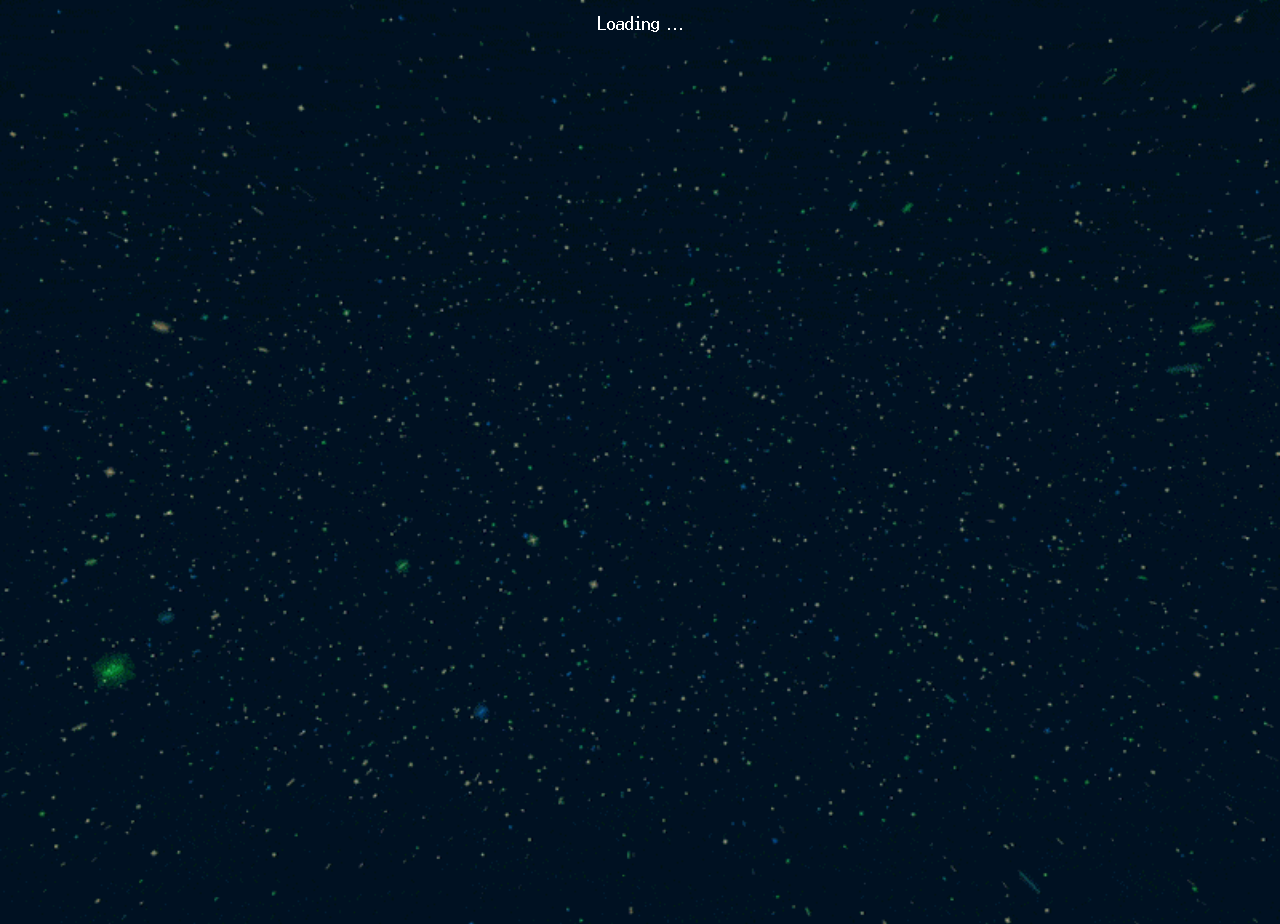
==== index.html @ 44cd499c "Add files via upload" ====
<!DOCTYPE html>
<html lang="en">
<head>
    <meta charset="UTF-8">
	<meta name="keywords" content="mohammed motahher, motahher,Mohammed Motahher, MOHAMMED MOTAHHER, MOTAHHER, mohdmot, mohd mot, MOHDMOT, MOHD MOT, github, Github">
	<meta name="description" content="Mohammed Motahher Personal Website">
	<meta property="og:title" content="Mohammed Motahher">
	<meta property="og:image" content="images/social.png">
	<meta property="og:description" content="Mohammed Motahher Personal Website">
    <meta name="viewport" content="width=device-width, initial-scale=1.0">
    <title>Mohammed Motahher</title>
    <link rel="stylesheet" href="main.css">
    <!--<script src="main.js"></script>-->
	
</head>
<body>
    <center>
		<div style="height: 100vh">
			<p>Loading ...</p>
		</div>
	</center>
</body>
</html>
---- main.css ----
@font-face {
    font-family: Terminal ;
    src: url('Terminal.woff');
}

body {
    background-image: url('images/bg.gif');
    background-repeat: no-repeat!important;
    background-size: cover;
    background-position: center;
    font-family: Terminal;
    color: #fff;
}

@keyframes fade-in {
    0% {
        opacity: 0;
    }
    100% {
        opacity: 1;
    }
}

@keyframes fade-out {
    0% {
        opacity: 1;
    }
    100% {
        opacity: 0;
    }
}

.fade {
    animation: fade-in 1s ease-in, fade-out 2s ease-in 1s;
    animation-fill-mode: forwards;
}
.fadein {
    animation: fade-in 2s ease-in;
}

.text-in-begin {
    margin-top: 22%;
}

#big-box {
    background-color: transparent;
    backdrop-filter: blur(5px);
    min-height: 90vh;
    height: auto;
    border: 1px rgb(173, 171, 209) solid;
    border-radius: 30px;
    text-align: left;
}
#small-box {
    background-color: transparent;
    backdrop-filter: blur(5px);
    min-height: 90vh;
    height: auto;
    border: 1px rgb(173, 171, 209) solid;
    border-radius: 30px;
    text-align: left;
}

#pfp {
    border-radius: 20px;
    box-shadow: 6px 6px 2px rgba(0, 0, 0, 0.4);
}

#sml-sub1, #sml-sub2, #big-sub1 {
    display: block;
    width: 88%;
}

.text {
    text-align: left;
}

.simg {
    width: 30px;
    vertical-align: middle;
}
.plimg {
    width: 60px;
}
.pimg {
    width: 50vh;
    max-width: 60%;
}

a {
    color: white;
}
table{
    width: 100%;
}

@media screen and (min-width: 924px) {
    #big-box {
        width: 70%;
        display: inline-block;
        overflow: hidden;
    }
    #small-box {
        width: 25%;
        display: inline-block;
        float: left;
    }
    #pfp {
        width: 60%;
    }
}

@media screen and (min-width: 500px) and (max-width: 923px) {
    #big-box {
        width: 80%;
        display: block;
    }
    #small-box {
        width: 80%;
        display: block;
    }
    #pfp {
        width: 300px;
    }
}

@media screen and (min-width: 0px) and (max-width: 499px) {
    #pfp {
        width: 240px;
    }
}
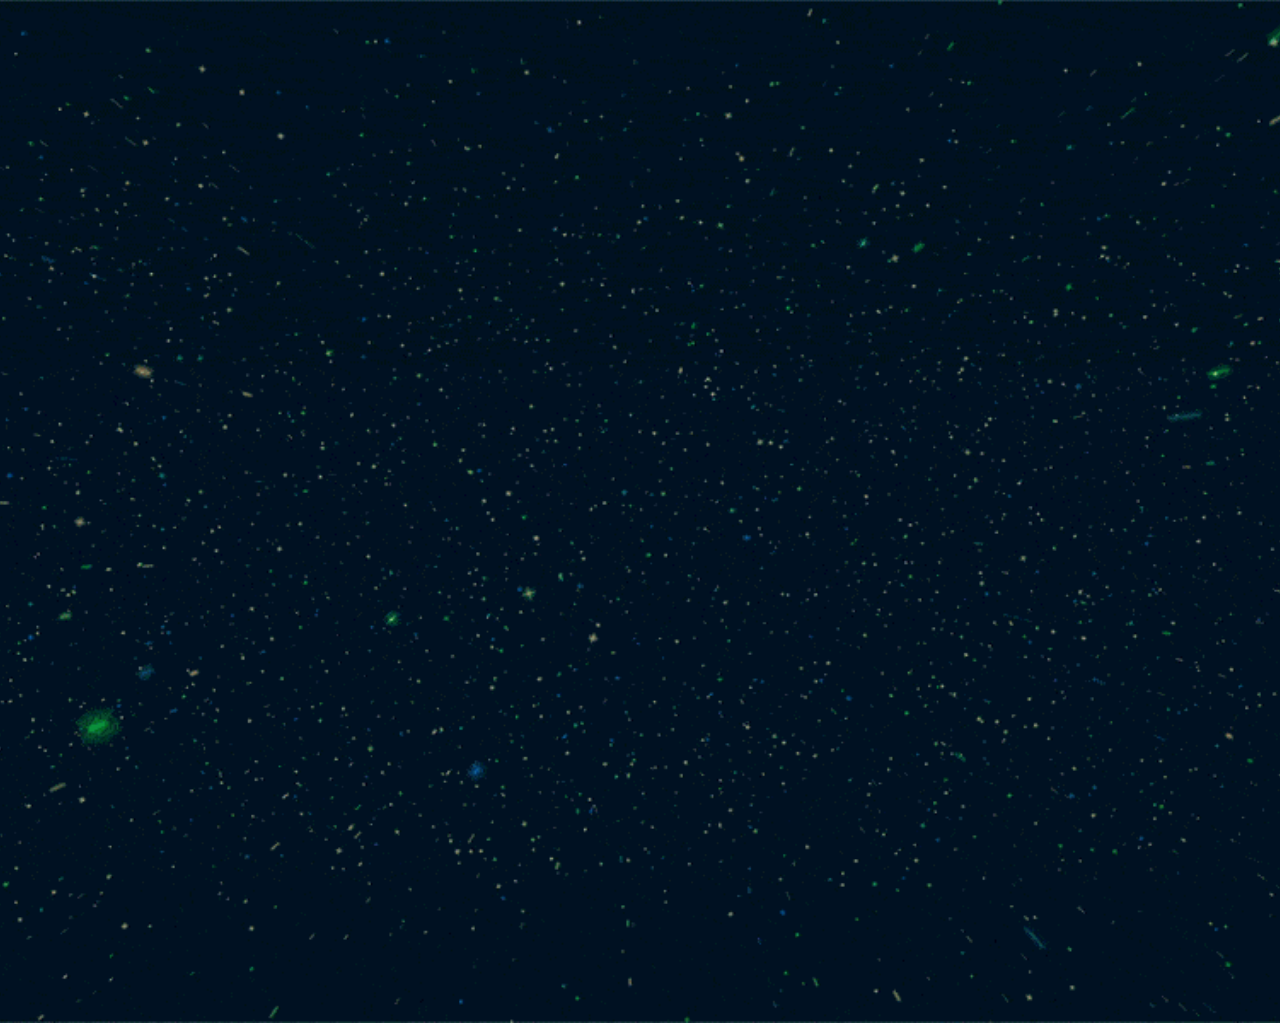
==== commit 1c7b2307: "add "Loading..." while gif image loads" ====
--- a/index.html
+++ b/index.html
@@ -10,7 +10,7 @@
     <meta name="viewport" content="width=device-width, initial-scale=1.0">
     <title>Mohammed Motahher</title>
     <link rel="stylesheet" href="main.css">
-    <!--<script src="main.js"></script>-->
+    <script src="main.js"></script>
 	
 </head>
 <body>
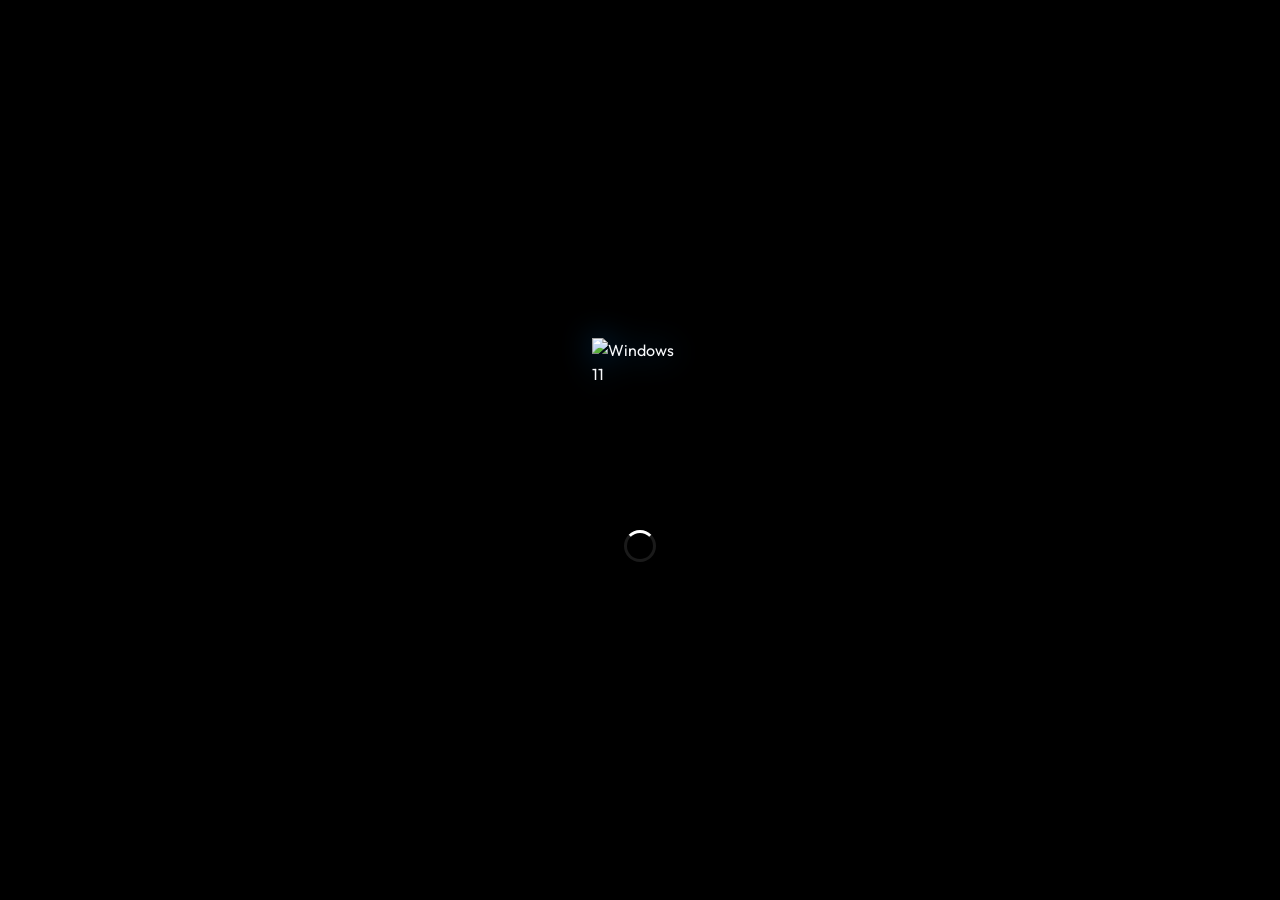
==== commit 76d4dc1f: "Testing the version 2 of my portfolio" ====
--- a/index.html
+++ b/index.html
@@ -1,23 +1,25 @@
-<!DOCTYPE html>
-<html lang="en">
-<head>
-    <meta charset="UTF-8">
-	<meta name="keywords" content="mohammed motahher, motahher,Mohammed Motahher, MOHAMMED MOTAHHER, MOTAHHER, mohdmot, mohd mot, MOHDMOT, MOHD MOT, github, Github">
-	<meta name="description" content="Mohammed Motahher Personal Website">
-	<meta property="og:title" content="Mohammed Motahher">
-	<meta property="og:image" content="images/social.png">
-	<meta property="og:description" content="Mohammed Motahher Personal Website">
-    <meta name="viewport" content="width=device-width, initial-scale=1.0">
-    <title>Mohammed Motahher</title>
-    <link rel="stylesheet" href="main.css">
-    <script src="main.js"></script>
-	
-</head>
-<body>
-    <center>
-		<div style="height: 100vh">
-			<p>Loading ...</p>
-		</div>
-	</center>
-</body>
-</html>+<!DOCTYPE html>
+<html lang="en">
+  <head>
+    <meta charset="UTF-8" />
+    <meta name="viewport" content="width=device-width, initial-scale=1.0, maximum-scale=1" />
+
+    <title>Mohammed Motahher - OS Portfolio</title>
+    <meta property="og:title" content="Mohammed Motahher - OS Portfolio" />
+    <meta property="og:description" content="Personal portfolio of Mohammed Motahher, a Windows 11 inspired experience." />
+    <meta property="og:type" content="website" />
+    <meta name="twitter:card" content="summary_large_image" />
+    <meta name="twitter:title" content="Mohammed Motahher - OS Portfolio" />
+    <meta name="twitter:description" content="Personal portfolio of Mohammed Motahher, a Windows 11 inspired experience." />
+
+    <link rel="icon" type="image/png" href="https://upload.wikimedia.org/wikipedia/commons/e/e6/Windows_11_logo.svg" />
+    <link rel="preconnect" href="https://fonts.googleapis.com">
+    <link rel="preconnect" href="https://fonts.gstatic.com" crossorigin>
+    <link href="https://fonts.googleapis.com/css2?family=Segoe+UI:wght@400;600;700&family=Outfit:wght@100..900&display=swap" rel="stylesheet">
+    <script type="module" crossorigin src="/assets/index-y-SF-8Fa.js"></script>
+    <link rel="stylesheet" crossorigin href="/assets/index-BtULuxlJ.css">
+  </head>
+  <body class="dark">
+    <div id="root"></div>
+  </body>
+</html>
--- a/assets/index-BtULuxlJ.css
+++ b/assets/index-BtULuxlJ.css
@@ -0,0 +1 @@
+@layer properties{@supports (((-webkit-hyphens:none)) and (not (margin-trim:inline))) or ((-moz-orient:inline) and (not (color:rgb(from red r g b)))){*,:before,:after,::backdrop{--tw-translate-x:0;--tw-translate-y:0;--tw-translate-z:0;--tw-scale-x:1;--tw-scale-y:1;--tw-scale-z:1;--tw-rotate-x:initial;--tw-rotate-y:initial;--tw-rotate-z:initial;--tw-skew-x:initial;--tw-skew-y:initial;--tw-space-y-reverse:0;--tw-space-x-reverse:0;--tw-border-style:solid;--tw-gradient-position:initial;--tw-gradient-from:#0000;--tw-gradient-via:#0000;--tw-gradient-to:#0000;--tw-gradient-stops:initial;--tw-gradient-via-stops:initial;--tw-gradient-from-position:0%;--tw-gradient-via-position:50%;--tw-gradient-to-position:100%;--tw-leading:initial;--tw-font-weight:initial;--tw-tracking:initial;--tw-ordinal:initial;--tw-slashed-zero:initial;--tw-numeric-figure:initial;--tw-numeric-spacing:initial;--tw-numeric-fraction:initial;--tw-shadow:0 0 #0000;--tw-shadow-color:initial;--tw-shadow-alpha:100%;--tw-inset-shadow:0 0 #0000;--tw-inset-shadow-color:initial;--tw-inset-shadow-alpha:100%;--tw-ring-color:initial;--tw-ring-shadow:0 0 #0000;--tw-inset-ring-color:initial;--tw-inset-ring-shadow:0 0 #0000;--tw-ring-inset:initial;--tw-ring-offset-width:0px;--tw-ring-offset-color:#fff;--tw-ring-offset-shadow:0 0 #0000;--tw-outline-style:solid;--tw-blur:initial;--tw-brightness:initial;--tw-contrast:initial;--tw-grayscale:initial;--tw-hue-rotate:initial;--tw-invert:initial;--tw-opacity:initial;--tw-saturate:initial;--tw-sepia:initial;--tw-drop-shadow:initial;--tw-drop-shadow-color:initial;--tw-drop-shadow-alpha:100%;--tw-drop-shadow-size:initial;--tw-backdrop-blur:initial;--tw-backdrop-brightness:initial;--tw-backdrop-contrast:initial;--tw-backdrop-grayscale:initial;--tw-backdrop-hue-rotate:initial;--tw-backdrop-invert:initial;--tw-backdrop-opacity:initial;--tw-backdrop-saturate:initial;--tw-backdrop-sepia:initial;--tw-duration:initial;--tw-ease:initial;--tw-content:"";--tw-animation-delay:0s;--tw-animation-direction:normal;--tw-animation-duration:initial;--tw-animation-fill-mode:none;--tw-animation-iteration-count:1;--tw-enter-blur:0;--tw-enter-opacity:1;--tw-enter-rotate:0;--tw-enter-scale:1;--tw-enter-translate-x:0;--tw-enter-translate-y:0;--tw-exit-blur:0;--tw-exit-opacity:1;--tw-exit-rotate:0;--tw-exit-scale:1;--tw-exit-translate-x:0;--tw-exit-translate-y:0}}}@layer theme{:root,:host{--font-mono:ui-monospace,SFMono-Regular,Menlo,Monaco,Consolas,"Liberation Mono","Courier New",monospace;--color-red-50:oklch(97.1% .013 17.38);--color-red-300:oklch(80.8% .114 19.571);--color-red-400:oklch(70.4% .191 22.216);--color-red-500:oklch(63.7% .237 25.331);--color-red-600:oklch(57.7% .245 27.325);--color-orange-500:oklch(70.5% .213 47.604);--color-green-500:oklch(72.3% .219 149.579);--color-blue-400:oklch(70.7% .165 254.624);--color-blue-500:oklch(62.3% .214 259.815);--color-gray-50:oklch(98.5% .002 247.839);--color-gray-100:oklch(96.7% .003 264.542);--color-gray-200:oklch(92.8% .006 264.531);--color-gray-300:oklch(87.2% .01 258.338);--color-gray-400:oklch(70.7% .022 261.325);--color-gray-500:oklch(55.1% .027 264.364);--color-gray-600:oklch(44.6% .03 256.802);--color-gray-900:oklch(21% .034 264.665);--color-black:#000;--color-white:#fff;--spacing:.25rem;--container-sm:24rem;--container-md:28rem;--container-lg:32rem;--text-xs:.75rem;--text-xs--line-height:calc(1/.75);--text-sm:.875rem;--text-sm--line-height:calc(1.25/.875);--text-base:1rem;--text-base--line-height: 1.5 ;--text-lg:1.125rem;--text-lg--line-height:calc(1.75/1.125);--text-xl:1.25rem;--text-xl--line-height:calc(1.75/1.25);--text-2xl:1.5rem;--text-2xl--line-height:calc(2/1.5);--font-weight-light:300;--font-weight-normal:400;--font-weight-medium:500;--font-weight-semibold:600;--font-weight-bold:700;--tracking-tight:-.025em;--tracking-widest:.1em;--leading-tight:1.25;--leading-snug:1.375;--leading-normal:1.5;--leading-relaxed:1.625;--radius-xl:.75rem;--drop-shadow-sm:0 1px 2px #00000026;--drop-shadow-md:0 3px 3px #0000001f;--ease-in-out:cubic-bezier(.4,0,.2,1);--animate-spin:spin 1s linear infinite;--animate-pulse:pulse 2s cubic-bezier(.4,0,.6,1)infinite;--blur-2xl:40px;--aspect-video:16/9;--default-transition-duration:.15s;--default-transition-timing-function:cubic-bezier(.4,0,.2,1);--default-font-family:"Segoe UI","Outfit",sans-serif;--default-mono-font-family:var(--font-mono);--color-border:#1e293b}}@layer base{*,:after,:before,::backdrop{box-sizing:border-box;border:0 solid;margin:0;padding:0}::file-selector-button{box-sizing:border-box;border:0 solid;margin:0;padding:0}html,:host{-webkit-text-size-adjust:100%;tab-size:4;line-height:1.5;font-family:var(--default-font-family,ui-sans-serif,system-ui,sans-serif,"Apple Color Emoji","Segoe UI Emoji","Segoe UI Symbol","Noto Color Emoji");font-feature-settings:var(--default-font-feature-settings,normal);font-variation-settings:var(--default-font-variation-settings,normal);-webkit-tap-highlight-color:transparent}hr{height:0;color:inherit;border-top-width:1px}abbr:where([title]){-webkit-text-decoration:underline dotted;text-decoration:underline dotted}h1,h2,h3,h4,h5,h6{font-size:inherit;font-weight:inherit}a{color:inherit;-webkit-text-decoration:inherit;text-decoration:inherit}b,strong{font-weight:bolder}code,kbd,samp,pre{font-family:var(--default-mono-font-family,ui-monospace,SFMono-Regular,Menlo,Monaco,Consolas,"Liberation Mono","Courier New",monospace);font-feature-settings:var(--default-mono-font-feature-settings,normal);font-variation-settings:var(--default-mono-font-variation-settings,normal);font-size:1em}small{font-size:80%}sub,sup{vertical-align:baseline;font-size:75%;line-height:0;position:relative}sub{bottom:-.25em}sup{top:-.5em}table{text-indent:0;border-color:inherit;border-collapse:collapse}:-moz-focusring{outline:auto}progress{vertical-align:baseline}summary{display:list-item}ol,ul,menu{list-style:none}img,svg,video,canvas,audio,iframe,embed,object{vertical-align:middle;display:block}img,video{max-width:100%;height:auto}button,input,select,optgroup,textarea{font:inherit;font-feature-settings:inherit;font-variation-settings:inherit;letter-spacing:inherit;color:inherit;opacity:1;background-color:#0000;border-radius:0}::file-selector-button{font:inherit;font-feature-settings:inherit;font-variation-settings:inherit;letter-spacing:inherit;color:inherit;opacity:1;background-color:#0000;border-radius:0}:where(select:is([multiple],[size])) optgroup{font-weight:bolder}:where(select:is([multiple],[size])) optgroup option{padding-inline-start:20px}::file-selector-button{margin-inline-end:4px}::placeholder{opacity:1}@supports (not ((-webkit-appearance:-apple-pay-button))) or (contain-intrinsic-size:1px){::placeholder{color:currentColor}@supports (color:color-mix(in lab,red,red)){::placeholder{color:color-mix(in oklab,currentcolor 50%,transparent)}}}textarea{resize:vertical}::-webkit-search-decoration{-webkit-appearance:none}::-webkit-date-and-time-value{min-height:1lh;text-align:inherit}::-webkit-datetime-edit{display:inline-flex}::-webkit-datetime-edit-fields-wrapper{padding:0}::-webkit-datetime-edit{padding-block:0}::-webkit-datetime-edit-year-field{padding-block:0}::-webkit-datetime-edit-month-field{padding-block:0}::-webkit-datetime-edit-day-field{padding-block:0}::-webkit-datetime-edit-hour-field{padding-block:0}::-webkit-datetime-edit-minute-field{padding-block:0}::-webkit-datetime-edit-second-field{padding-block:0}::-webkit-datetime-edit-millisecond-field{padding-block:0}::-webkit-datetime-edit-meridiem-field{padding-block:0}::-webkit-calendar-picker-indicator{line-height:1}:-moz-ui-invalid{box-shadow:none}button,input:where([type=button],[type=reset],[type=submit]){appearance:button}::file-selector-button{appearance:button}::-webkit-inner-spin-button{height:auto}::-webkit-outer-spin-button{height:auto}[hidden]:where(:not([hidden=until-found])){display:none!important}*{border-color:#1e293b}body{color:#f8fafc;-webkit-font-smoothing:antialiased;-moz-osx-font-smoothing:grayscale;-webkit-user-select:none;user-select:none;background-color:#000;font-family:Segoe UI,Outfit,sans-serif;overflow:hidden}}@layer components;@layer utilities{.\@container\/field-group{container:field-group/inline-size}.pointer-events-auto{pointer-events:auto}.pointer-events-none{pointer-events:none}.invisible{visibility:hidden}.sr-only{clip-path:inset(50%);white-space:nowrap;border-width:0;width:1px;height:1px;margin:-1px;padding:0;position:absolute;overflow:hidden}.absolute{position:absolute}.fixed{position:fixed}.relative{position:relative}.inset-0{inset:calc(var(--spacing)*0)}.inset-x-0{inset-inline:calc(var(--spacing)*0)}.inset-y-0{inset-block:calc(var(--spacing)*0)}.-top-12{top:calc(var(--spacing)*-12)}.top-0{top:calc(var(--spacing)*0)}.top-1\.5{top:calc(var(--spacing)*1.5)}.top-1\/2{top:50%}.top-2{top:calc(var(--spacing)*2)}.top-3\.5{top:calc(var(--spacing)*3.5)}.top-4{top:calc(var(--spacing)*4)}.top-\[1px\]{top:1px}.top-\[50\%\]{top:50%}.top-\[60\%\]{top:60%}.top-full{top:100%}.-right-12{right:calc(var(--spacing)*-12)}.right-0{right:calc(var(--spacing)*0)}.right-1{right:calc(var(--spacing)*1)}.right-2{right:calc(var(--spacing)*2)}.right-3{right:calc(var(--spacing)*3)}.right-4{right:calc(var(--spacing)*4)}.-bottom-12{bottom:calc(var(--spacing)*-12)}.bottom-0{bottom:calc(var(--spacing)*0)}.bottom-12{bottom:calc(var(--spacing)*12)}.bottom-14{bottom:calc(var(--spacing)*14)}.-left-12{left:calc(var(--spacing)*-12)}.left-0{left:calc(var(--spacing)*0)}.left-1\/2{left:50%}.left-2{left:calc(var(--spacing)*2)}.left-3{left:calc(var(--spacing)*3)}.left-4{left:calc(var(--spacing)*4)}.left-\[50\%\]{left:50%}.z-0{z-index:0}.z-10{z-index:10}.z-20{z-index:20}.z-50{z-index:50}.z-\[1\]{z-index:1}.z-\[100\]{z-index:100}.z-\[9999\]{z-index:9999}.z-\[10000\]{z-index:10000}.z-\[99999\]{z-index:99999}.order-first{order:-9999}.order-last{order:9999}.\!m-0{margin:calc(var(--spacing)*0)!important}.-mx-1{margin-inline:calc(var(--spacing)*-1)}.mx-1{margin-inline:calc(var(--spacing)*1)}.mx-2{margin-inline:calc(var(--spacing)*2)}.mx-3\.5{margin-inline:calc(var(--spacing)*3.5)}.mx-4{margin-inline:calc(var(--spacing)*4)}.mx-auto{margin-inline:auto}.-my-2{margin-block:calc(var(--spacing)*-2)}.my-0{margin-block:calc(var(--spacing)*0)}.my-0\.5{margin-block:calc(var(--spacing)*.5)}.my-1{margin-block:calc(var(--spacing)*1)}.my-1\.5{margin-block:calc(var(--spacing)*1.5)}.-mt-4{margin-top:calc(var(--spacing)*-4)}.mt-1\.5{margin-top:calc(var(--spacing)*1.5)}.mt-2{margin-top:calc(var(--spacing)*2)}.mt-4{margin-top:calc(var(--spacing)*4)}.mt-24{margin-top:calc(var(--spacing)*24)}.mt-auto{margin-top:auto}.mr-2{margin-right:calc(var(--spacing)*2)}.mb-1{margin-bottom:calc(var(--spacing)*1)}.mb-2{margin-bottom:calc(var(--spacing)*2)}.mb-3{margin-bottom:calc(var(--spacing)*3)}.mb-4{margin-bottom:calc(var(--spacing)*4)}.mb-6{margin-bottom:calc(var(--spacing)*6)}.mb-8{margin-bottom:calc(var(--spacing)*8)}.mb-24{margin-bottom:calc(var(--spacing)*24)}.-ml-4{margin-left:calc(var(--spacing)*-4)}.ml-1{margin-left:calc(var(--spacing)*1)}.ml-4{margin-left:calc(var(--spacing)*4)}.ml-auto{margin-left:auto}.line-clamp-2{-webkit-line-clamp:2;-webkit-box-orient:vertical;display:-webkit-box;overflow:hidden}.block{display:block}.flex{display:flex}.grid{display:grid}.hidden{display:none}.inline-flex{display:inline-flex}.table{display:table}.aspect-square{aspect-ratio:1}.aspect-video{aspect-ratio:var(--aspect-video)}.size-4{width:calc(var(--spacing)*4);height:calc(var(--spacing)*4)}.size-6{width:calc(var(--spacing)*6);height:calc(var(--spacing)*6)}.size-8{width:calc(var(--spacing)*8);height:calc(var(--spacing)*8)}.size-10{width:calc(var(--spacing)*10);height:calc(var(--spacing)*10)}.size-\[--cell-size\]{width:--cell-size;height:--cell-size}.h-0\.5{height:calc(var(--spacing)*.5)}.h-1\.5{height:calc(var(--spacing)*1.5)}.h-2{height:calc(var(--spacing)*2)}.h-2\.5{height:calc(var(--spacing)*2.5)}.h-3{height:calc(var(--spacing)*3)}.h-3\.5{height:calc(var(--spacing)*3.5)}.h-4{height:calc(var(--spacing)*4)}.h-5{height:calc(var(--spacing)*5)}.h-6{height:calc(var(--spacing)*6)}.h-7{height:calc(var(--spacing)*7)}.h-8{height:calc(var(--spacing)*8)}.h-9{height:calc(var(--spacing)*9)}.h-10{height:calc(var(--spacing)*10)}.h-12{height:calc(var(--spacing)*12)}.h-24{height:calc(var(--spacing)*24)}.h-\[--cell-size\]{height:--cell-size}.h-\[1px\]{height:1px}.h-\[540px\]{height:540px}.h-\[var\(--radix-navigation-menu-viewport-height\)\]{height:var(--radix-navigation-menu-viewport-height)}.h-\[var\(--radix-select-trigger-height\)\]{height:var(--radix-select-trigger-height)}.h-auto{height:auto}.h-full{height:100%}.h-px{height:1px}.h-screen{height:100vh}.h-svh{height:100svh}.max-h-\[--radix-context-menu-content-available-height\]{max-height:--radix-context-menu-content-available-height}.max-h-\[--radix-select-content-available-height\]{max-height:--radix-select-content-available-height}.max-h-\[300px\]{max-height:300px}.max-h-\[var\(--radix-dropdown-menu-content-available-height\)\]{max-height:var(--radix-dropdown-menu-content-available-height)}.max-h-screen{max-height:100vh}.min-h-0{min-height:calc(var(--spacing)*0)}.min-h-8{min-height:calc(var(--spacing)*8)}.min-h-9{min-height:calc(var(--spacing)*9)}.min-h-10{min-height:calc(var(--spacing)*10)}.min-h-\[60px\]{min-height:60px}.min-h-screen{min-height:100vh}.min-h-svh{min-height:100svh}.w-0{width:calc(var(--spacing)*0)}.w-1{width:calc(var(--spacing)*1)}.w-1\.5{width:calc(var(--spacing)*1.5)}.w-2{width:calc(var(--spacing)*2)}.w-2\.5{width:calc(var(--spacing)*2.5)}.w-3{width:calc(var(--spacing)*3)}.w-3\.5{width:calc(var(--spacing)*3.5)}.w-3\/4{width:75%}.w-4{width:calc(var(--spacing)*4)}.w-5{width:calc(var(--spacing)*5)}.w-6{width:calc(var(--spacing)*6)}.w-7{width:calc(var(--spacing)*7)}.w-8{width:calc(var(--spacing)*8)}.w-9{width:calc(var(--spacing)*9)}.w-10{width:calc(var(--spacing)*10)}.w-12{width:calc(var(--spacing)*12)}.w-24{width:calc(var(--spacing)*24)}.w-32{width:calc(var(--spacing)*32)}.w-56{width:calc(var(--spacing)*56)}.w-64{width:calc(var(--spacing)*64)}.w-72{width:calc(var(--spacing)*72)}.w-\[--cell-size\]{width:--cell-size}.w-\[1px\]{width:1px}.w-\[84px\]{width:84px}.w-\[100px\]{width:100px}.w-\[540px\]{width:540px}.w-\[640px\]{width:640px}.w-\[var\(--sidebar-width\)\]{width:var(--sidebar-width)}.w-auto{width:auto}.w-fit{width:fit-content}.w-full{width:100%}.w-max{width:max-content}.w-px{width:1px}.w-screen{width:100vw}.max-w-\[var\(--skeleton-width\)\]{max-width:var(--skeleton-width)}.max-w-lg{max-width:var(--container-lg)}.max-w-max{max-width:max-content}.max-w-md{max-width:var(--container-md)}.max-w-sm{max-width:var(--container-sm)}.min-w-0{min-width:calc(var(--spacing)*0)}.min-w-5{min-width:calc(var(--spacing)*5)}.min-w-8{min-width:calc(var(--spacing)*8)}.min-w-9{min-width:calc(var(--spacing)*9)}.min-w-10{min-width:calc(var(--spacing)*10)}.min-w-\[--cell-size\]{min-width:--cell-size}.min-w-\[8rem\]{min-width:8rem}.min-w-\[12rem\]{min-width:12rem}.min-w-\[var\(--radix-select-trigger-width\)\]{min-width:var(--radix-select-trigger-width)}.flex-1{flex:1}.shrink-0{flex-shrink:0}.grow{flex-grow:1}.grow-0{flex-grow:0}.basis-full{flex-basis:100%}.caption-bottom{caption-side:bottom}.border-collapse{border-collapse:collapse}.origin-\[--radix-context-menu-content-transform-origin\]{transform-origin:--radix-context-menu-content-transform-origin}.origin-\[--radix-dropdown-menu-content-transform-origin\]{transform-origin:--radix-dropdown-menu-content-transform-origin}.origin-\[--radix-hover-card-content-transform-origin\]{transform-origin:--radix-hover-card-content-transform-origin}.origin-\[--radix-menubar-content-transform-origin\]{transform-origin:--radix-menubar-content-transform-origin}.origin-\[--radix-popover-content-transform-origin\]{transform-origin:--radix-popover-content-transform-origin}.origin-\[--radix-select-content-transform-origin\]{transform-origin:--radix-select-content-transform-origin}.origin-\[--radix-tooltip-content-transform-origin\]{transform-origin:--radix-tooltip-content-transform-origin}.-translate-x-1\/2{--tw-translate-x: -50% ;translate:var(--tw-translate-x)var(--tw-translate-y)}.-translate-x-px{--tw-translate-x:-1px;translate:var(--tw-translate-x)var(--tw-translate-y)}.translate-x-\[-50\%\]{--tw-translate-x:-50%;translate:var(--tw-translate-x)var(--tw-translate-y)}.translate-x-px{--tw-translate-x:1px;translate:var(--tw-translate-x)var(--tw-translate-y)}.-translate-y-1\/2{--tw-translate-y: -50% ;translate:var(--tw-translate-x)var(--tw-translate-y)}.translate-y-\[-50\%\]{--tw-translate-y:-50%;translate:var(--tw-translate-x)var(--tw-translate-y)}.scale-110{--tw-scale-x:110%;--tw-scale-y:110%;--tw-scale-z:110%;scale:var(--tw-scale-x)var(--tw-scale-y)}.rotate-45{rotate:45deg}.rotate-90{rotate:90deg}.transform{transform:var(--tw-rotate-x,)var(--tw-rotate-y,)var(--tw-rotate-z,)var(--tw-skew-x,)var(--tw-skew-y,)}.animate-caret-blink{animation:1.25s ease-out infinite caret-blink}.animate-in{animation:enter var(--tw-animation-duration,var(--tw-duration,.15s))var(--tw-ease,ease)var(--tw-animation-delay,0s)var(--tw-animation-iteration-count,1)var(--tw-animation-direction,normal)var(--tw-animation-fill-mode,none)}.animate-pulse{animation:var(--animate-pulse)}.animate-spin{animation:var(--animate-spin)}.cursor-default{cursor:default}.cursor-pointer{cursor:pointer}.cursor-text{cursor:text}.touch-none{touch-action:none}.resize-none{resize:none}.list-disc{list-style-type:disc}.list-none{list-style-type:none}.grid-cols-4{grid-template-columns:repeat(4,minmax(0,1fr))}.flex-col{flex-direction:column}.flex-col-reverse{flex-direction:column-reverse}.flex-row{flex-direction:row}.flex-wrap{flex-wrap:wrap}.place-content-center{place-content:center}.items-center{align-items:center}.items-end{align-items:flex-end}.items-start{align-items:flex-start}.items-stretch{align-items:stretch}.justify-between{justify-content:space-between}.justify-center{justify-content:center}.justify-end{justify-content:flex-end}.justify-start{justify-content:flex-start}.gap-1{gap:calc(var(--spacing)*1)}.gap-1\.5{gap:calc(var(--spacing)*1.5)}.gap-2{gap:calc(var(--spacing)*2)}.gap-2\.5{gap:calc(var(--spacing)*2.5)}.gap-3{gap:calc(var(--spacing)*3)}.gap-4{gap:calc(var(--spacing)*4)}.gap-6{gap:calc(var(--spacing)*6)}.gap-7{gap:calc(var(--spacing)*7)}:where(.space-y-1\.5>:not(:last-child)){--tw-space-y-reverse:0;margin-block-start:calc(calc(var(--spacing)*1.5)*var(--tw-space-y-reverse));margin-block-end:calc(calc(var(--spacing)*1.5)*calc(1 - var(--tw-space-y-reverse)))}:where(.space-y-2>:not(:last-child)){--tw-space-y-reverse:0;margin-block-start:calc(calc(var(--spacing)*2)*var(--tw-space-y-reverse));margin-block-end:calc(calc(var(--spacing)*2)*calc(1 - var(--tw-space-y-reverse)))}:where(.space-x-1>:not(:last-child)){--tw-space-x-reverse:0;margin-inline-start:calc(calc(var(--spacing)*1)*var(--tw-space-x-reverse));margin-inline-end:calc(calc(var(--spacing)*1)*calc(1 - var(--tw-space-x-reverse)))}:where(.space-x-4>:not(:last-child)){--tw-space-x-reverse:0;margin-inline-start:calc(calc(var(--spacing)*4)*var(--tw-space-x-reverse));margin-inline-end:calc(calc(var(--spacing)*4)*calc(1 - var(--tw-space-x-reverse)))}.gap-y-6{row-gap:calc(var(--spacing)*6)}.self-stretch{align-self:stretch}.truncate{text-overflow:ellipsis;white-space:nowrap;overflow:hidden}.overflow-auto{overflow:auto}.overflow-hidden{overflow:hidden}.overflow-x-hidden{overflow-x:hidden}.overflow-y-auto{overflow-y:auto}.rounded{border-radius:.25rem}.rounded-\[2px\]{border-radius:2px}.rounded-\[calc\(var\(--radius\)-5px\)\]{border-radius:calc(var(--radius) - 5px)}.rounded-\[inherit\]{border-radius:inherit}.rounded-full{border-radius:3.40282e38px}.rounded-lg{border-radius:.75rem}.rounded-md{border-radius:.5rem}.rounded-none{border-radius:0}.rounded-sm{border-radius:.3rem}.rounded-xl{border-radius:var(--radius-xl)}.rounded-t-\[10px\]{border-top-left-radius:10px;border-top-right-radius:10px}.rounded-l-md{border-top-left-radius:.5rem;border-bottom-left-radius:.5rem}.rounded-tl-sm{border-top-left-radius:.3rem}.rounded-r-md{border-top-right-radius:.5rem;border-bottom-right-radius:.5rem}.border{border-style:var(--tw-border-style);border-width:1px}.border-0{border-style:var(--tw-border-style);border-width:0}.border-2{border-style:var(--tw-border-style);border-width:2px}.border-\[1\.5px\]{border-style:var(--tw-border-style);border-width:1.5px}.border-y{border-block-style:var(--tw-border-style);border-block-width:1px}.border-t{border-top-style:var(--tw-border-style);border-top-width:1px}.border-r{border-right-style:var(--tw-border-style);border-right-width:1px}.border-b{border-bottom-style:var(--tw-border-style);border-bottom-width:1px}.border-l{border-left-style:var(--tw-border-style);border-left-width:1px}.border-dashed{--tw-border-style:dashed;border-style:dashed}.border-none{--tw-border-style:none;border-style:none}.\[border-color\:var\(--badge-outline\)\]{border-color:var(--badge-outline)}.\[border-color\:var\(--button-outline\)\]{border-color:var(--button-outline)}.border-\[--color-border\]{border-color:--color-border}.border-blue-400{border-color:var(--color-blue-400)}.border-blue-400\/50{border-color:#54a2ff80}@supports (color:color-mix(in lab,red,red)){.border-blue-400\/50{border-color:color-mix(in oklab,var(--color-blue-400)50%,transparent)}}.border-border{border-color:#1e293b}.border-border\/50{border-color:#1e293b80}.border-destructive{border-color:#7f1d1d}.border-destructive\/50{border-color:#7f1d1d80}.border-gray-200{border-color:var(--color-gray-200)}.border-gray-300{border-color:var(--color-gray-300)}.border-input{border-color:#1e293b}.border-primary{border-color:#0080ff}.border-primary\/50{border-color:#0080ff80}.border-transparent{border-color:#0000}.border-white\/5{border-color:#ffffff0d}@supports (color:color-mix(in lab,red,red)){.border-white\/5{border-color:color-mix(in oklab,var(--color-white)5%,transparent)}}.border-white\/10{border-color:#ffffff1a}@supports (color:color-mix(in lab,red,red)){.border-white\/10{border-color:color-mix(in oklab,var(--color-white)10%,transparent)}}.border-t-transparent{border-top-color:#0000}.border-l-transparent{border-left-color:#0000}.bg-\[\#0f0f0f\]{background-color:#0f0f0f}.bg-\[\#1a1a1a\]{background-color:#1a1a1a}.bg-\[\#1c1c1c\]{background-color:#1c1c1c}.bg-\[\#2b2b2b\]\/95{background-color:#2b2b2bf2}.bg-\[\#2d2d2d\]{background-color:#2d2d2d}.bg-\[--color-bg\]{background-color:--color-bg}.bg-accent{background-color:#1e293b}.bg-background{background-color:#05080f}.bg-black{background-color:var(--color-black)}.bg-black\/40{background-color:#0006}@supports (color:color-mix(in lab,red,red)){.bg-black\/40{background-color:color-mix(in oklab,var(--color-black)40%,transparent)}}.bg-black\/50{background-color:#00000080}@supports (color:color-mix(in lab,red,red)){.bg-black\/50{background-color:color-mix(in oklab,var(--color-black)50%,transparent)}}.bg-black\/80{background-color:#000c}@supports (color:color-mix(in lab,red,red)){.bg-black\/80{background-color:color-mix(in oklab,var(--color-black)80%,transparent)}}.bg-blue-400{background-color:var(--color-blue-400)}.bg-blue-500\/20{background-color:#3080ff33}@supports (color:color-mix(in lab,red,red)){.bg-blue-500\/20{background-color:color-mix(in oklab,var(--color-blue-500)20%,transparent)}}.bg-border{background-color:#1e293b}.bg-card{background-color:#080c16cc}.bg-destructive{background-color:#7f1d1d}.bg-foreground{background-color:#f8fafc}.bg-gray-50{background-color:var(--color-gray-50)}.bg-gray-300{background-color:var(--color-gray-300)}.bg-gray-400{background-color:var(--color-gray-400)}.bg-input,.bg-muted{background-color:#1e293b}.bg-muted\/50{background-color:#1e293b80}.bg-popover{background-color:#080c16e6}.bg-primary{background-color:#0080ff}.bg-primary\/10{background-color:#0080ff1a}.bg-primary\/20{background-color:#0080ff33}.bg-secondary{background-color:#1e293b}.bg-transparent{background-color:#0000}.bg-white{background-color:var(--color-white)}.bg-white\/5{background-color:#ffffff0d}@supports (color:color-mix(in lab,red,red)){.bg-white\/5{background-color:color-mix(in oklab,var(--color-white)5%,transparent)}}.bg-white\/10{background-color:#ffffff1a}@supports (color:color-mix(in lab,red,red)){.bg-white\/10{background-color:color-mix(in oklab,var(--color-white)10%,transparent)}}.bg-white\/20{background-color:#fff3}@supports (color:color-mix(in lab,red,red)){.bg-white\/20{background-color:color-mix(in oklab,var(--color-white)20%,transparent)}}.bg-gradient-to-b{--tw-gradient-position:to bottom in oklab;background-image:linear-gradient(var(--tw-gradient-stops))}.bg-gradient-to-br{--tw-gradient-position:to bottom right in oklab;background-image:linear-gradient(var(--tw-gradient-stops))}.bg-gradient-to-r{--tw-gradient-position:to right in oklab;background-image:linear-gradient(var(--tw-gradient-stops))}.from-\[\#1a1a1a\]{--tw-gradient-from:#1a1a1a;--tw-gradient-stops:var(--tw-gradient-via-stops,var(--tw-gradient-position),var(--tw-gradient-from)var(--tw-gradient-from-position),var(--tw-gradient-to)var(--tw-gradient-to-position))}.from-\[\#f0f0f0\]{--tw-gradient-from:#f0f0f0;--tw-gradient-stops:var(--tw-gradient-via-stops,var(--tw-gradient-position),var(--tw-gradient-from)var(--tw-gradient-from-position),var(--tw-gradient-to)var(--tw-gradient-to-position))}.from-\[\#ffffff\]{--tw-gradient-from:#fff;--tw-gradient-stops:var(--tw-gradient-via-stops,var(--tw-gradient-position),var(--tw-gradient-from)var(--tw-gradient-from-position),var(--tw-gradient-to)var(--tw-gradient-to-position))}.to-\[\#0f0f0f\]{--tw-gradient-to:#0f0f0f;--tw-gradient-stops:var(--tw-gradient-via-stops,var(--tw-gradient-position),var(--tw-gradient-from)var(--tw-gradient-from-position),var(--tw-gradient-to)var(--tw-gradient-to-position))}.to-\[\#e8e8e8\]{--tw-gradient-to:#e8e8e8;--tw-gradient-stops:var(--tw-gradient-via-stops,var(--tw-gradient-position),var(--tw-gradient-from)var(--tw-gradient-from-position),var(--tw-gradient-to)var(--tw-gradient-to-position))}.to-\[\#f5f5f5\]{--tw-gradient-to:#f5f5f5;--tw-gradient-stops:var(--tw-gradient-via-stops,var(--tw-gradient-position),var(--tw-gradient-from)var(--tw-gradient-from-position),var(--tw-gradient-to)var(--tw-gradient-to-position))}.bg-cover{background-size:cover}.bg-center{background-position:50%}.fill-current{fill:currentColor}.fill-primary{fill:#0080ff}.object-cover{object-fit:cover}.p-0{padding:calc(var(--spacing)*0)}.p-1{padding:calc(var(--spacing)*1)}.p-1\.5{padding:calc(var(--spacing)*1.5)}.p-2{padding:calc(var(--spacing)*2)}.p-3{padding:calc(var(--spacing)*3)}.p-4{padding:calc(var(--spacing)*4)}.p-6{padding:calc(var(--spacing)*6)}.p-\[1px\]{padding:1px}.px-1{padding-inline:calc(var(--spacing)*1)}.px-1\.5{padding-inline:calc(var(--spacing)*1.5)}.px-2{padding-inline:calc(var(--spacing)*2)}.px-2\.5{padding-inline:calc(var(--spacing)*2.5)}.px-3{padding-inline:calc(var(--spacing)*3)}.px-4{padding-inline:calc(var(--spacing)*4)}.px-8{padding-inline:calc(var(--spacing)*8)}.px-\[--cell-size\]{padding-inline:--cell-size}.py-0\.5{padding-block:calc(var(--spacing)*.5)}.py-1{padding-block:calc(var(--spacing)*1)}.py-1\.5{padding-block:calc(var(--spacing)*1.5)}.py-2{padding-block:calc(var(--spacing)*2)}.py-3{padding-block:calc(var(--spacing)*3)}.py-4{padding-block:calc(var(--spacing)*4)}.py-6{padding-block:calc(var(--spacing)*6)}.py-12{padding-block:calc(var(--spacing)*12)}.pt-0{padding-top:calc(var(--spacing)*0)}.pt-3{padding-top:calc(var(--spacing)*3)}.pt-4{padding-top:calc(var(--spacing)*4)}.pt-6{padding-top:calc(var(--spacing)*6)}.pr-1{padding-right:calc(var(--spacing)*1)}.pr-2{padding-right:calc(var(--spacing)*2)}.pr-2\.5{padding-right:calc(var(--spacing)*2.5)}.pr-3{padding-right:calc(var(--spacing)*3)}.pr-4{padding-right:calc(var(--spacing)*4)}.pr-8{padding-right:calc(var(--spacing)*8)}.pb-3{padding-bottom:calc(var(--spacing)*3)}.pb-4{padding-bottom:calc(var(--spacing)*4)}.pl-2{padding-left:calc(var(--spacing)*2)}.pl-2\.5{padding-left:calc(var(--spacing)*2.5)}.pl-3{padding-left:calc(var(--spacing)*3)}.pl-4{padding-left:calc(var(--spacing)*4)}.pl-8{padding-left:calc(var(--spacing)*8)}.pl-10{padding-left:calc(var(--spacing)*10)}.pl-12{padding-left:calc(var(--spacing)*12)}.text-center{text-align:center}.text-left{text-align:left}.align-middle{vertical-align:middle}.font-mono{font-family:var(--font-mono)}.font-sans{font-family:Segoe UI,Outfit,sans-serif}.text-2xl{font-size:var(--text-2xl);line-height:var(--tw-leading,var(--text-2xl--line-height))}.text-base{font-size:var(--text-base);line-height:var(--tw-leading,var(--text-base--line-height))}.text-lg{font-size:var(--text-lg);line-height:var(--tw-leading,var(--text-lg--line-height))}.text-sm{font-size:var(--text-sm);line-height:var(--tw-leading,var(--text-sm--line-height))}.text-sm\/relaxed{font-size:var(--text-sm);line-height:var(--leading-relaxed)}.text-xl{font-size:var(--text-xl);line-height:var(--tw-leading,var(--text-xl--line-height))}.text-xs{font-size:var(--text-xs);line-height:var(--tw-leading,var(--text-xs--line-height))}.text-\[0\.8rem\]{font-size:.8rem}.text-\[10px\]{font-size:10px}.text-\[11px\]{font-size:11px}.text-\[12px\]{font-size:12px}.text-\[13px\]{font-size:13px}.text-\[14px\]{font-size:14px}.leading-none{--tw-leading:1;line-height:1}.leading-normal{--tw-leading:var(--leading-normal);line-height:var(--leading-normal)}.leading-snug{--tw-leading:var(--leading-snug);line-height:var(--leading-snug)}.leading-tight{--tw-leading:var(--leading-tight);line-height:var(--leading-tight)}.font-bold{--tw-font-weight:var(--font-weight-bold);font-weight:var(--font-weight-bold)}.font-light{--tw-font-weight:var(--font-weight-light);font-weight:var(--font-weight-light)}.font-medium{--tw-font-weight:var(--font-weight-medium);font-weight:var(--font-weight-medium)}.font-normal{--tw-font-weight:var(--font-weight-normal);font-weight:var(--font-weight-normal)}.font-semibold{--tw-font-weight:var(--font-weight-semibold);font-weight:var(--font-weight-semibold)}.tracking-tight{--tw-tracking:var(--tracking-tight);letter-spacing:var(--tracking-tight)}.tracking-widest{--tw-tracking:var(--tracking-widest);letter-spacing:var(--tracking-widest)}.text-balance{text-wrap:balance}.break-words{overflow-wrap:break-word}.whitespace-nowrap{white-space:nowrap}.whitespace-pre-wrap{white-space:pre-wrap}.text-\[\#cccccc\]{color:#ccc}.text-accent-foreground{color:#f8fafc}.text-black{color:var(--color-black)}.text-blue-400{color:var(--color-blue-400)}.text-card-foreground{color:#f8fafc}.text-current{color:currentColor}.text-destructive{color:#7f1d1d}.text-destructive-foreground,.text-foreground{color:#f8fafc}.text-foreground\/50{color:#f8fafc80}.text-gray-300{color:var(--color-gray-300)}.text-gray-400{color:var(--color-gray-400)}.text-gray-500{color:var(--color-gray-500)}.text-gray-600{color:var(--color-gray-600)}.text-gray-900{color:var(--color-gray-900)}.text-green-500{color:var(--color-green-500)}.text-muted-foreground{color:#94a3b8}.text-orange-500{color:var(--color-orange-500)}.text-popover-foreground{color:#f8fafc}.text-primary{color:#0080ff}.text-primary-foreground{color:#f8fafc}.text-red-400{color:var(--color-red-400)}.text-red-500{color:var(--color-red-500)}.text-secondary-foreground{color:#f8fafc}.text-white{color:var(--color-white)}.text-white\/50{color:#ffffff80}@supports (color:color-mix(in lab,red,red)){.text-white\/50{color:color-mix(in oklab,var(--color-white)50%,transparent)}}.text-white\/80{color:#fffc}@supports (color:color-mix(in lab,red,red)){.text-white\/80{color:color-mix(in oklab,var(--color-white)80%,transparent)}}.text-white\/90{color:#ffffffe6}@supports (color:color-mix(in lab,red,red)){.text-white\/90{color:color-mix(in oklab,var(--color-white)90%,transparent)}}.lowercase{text-transform:lowercase}.uppercase{text-transform:uppercase}.tabular-nums{--tw-numeric-spacing:tabular-nums;font-variant-numeric:var(--tw-ordinal,)var(--tw-slashed-zero,)var(--tw-numeric-figure,)var(--tw-numeric-spacing,)var(--tw-numeric-fraction,)}.underline-offset-4{text-underline-offset:4px}.placeholder-gray-400::placeholder{color:var(--color-gray-400)}.opacity-0{opacity:0}.opacity-40{opacity:.4}.opacity-50{opacity:.5}.opacity-60{opacity:.6}.opacity-70{opacity:.7}.opacity-75{opacity:.75}.opacity-80{opacity:.8}.opacity-90{opacity:.9}.opacity-100{opacity:1}.shadow{--tw-shadow:0 1px 3px 0 var(--tw-shadow-color,#0000001a),0 1px 2px -1px var(--tw-shadow-color,#0000001a);box-shadow:var(--tw-inset-shadow),var(--tw-inset-ring-shadow),var(--tw-ring-offset-shadow),var(--tw-ring-shadow),var(--tw-shadow)}.shadow-2xl{--tw-shadow:0 25px 50px -12px var(--tw-shadow-color,#00000040);box-shadow:var(--tw-inset-shadow),var(--tw-inset-ring-shadow),var(--tw-ring-offset-shadow),var(--tw-ring-shadow),var(--tw-shadow)}.shadow-\[0_0_0_1px_hsl\(var\(--sidebar-border\)\)\]{--tw-shadow:0 0 0 1px var(--tw-shadow-color,hsl(var(--sidebar-border)));box-shadow:var(--tw-inset-shadow),var(--tw-inset-ring-shadow),var(--tw-ring-offset-shadow),var(--tw-ring-shadow),var(--tw-shadow)}.shadow-inner{--tw-shadow:inset 0 2px 4px 0 var(--tw-shadow-color,#0000000d);box-shadow:var(--tw-inset-shadow),var(--tw-inset-ring-shadow),var(--tw-ring-offset-shadow),var(--tw-ring-shadow),var(--tw-shadow)}.shadow-lg{--tw-shadow:0 10px 15px -3px var(--tw-shadow-color,#0000001a),0 4px 6px -4px var(--tw-shadow-color,#0000001a);box-shadow:var(--tw-inset-shadow),var(--tw-inset-ring-shadow),var(--tw-ring-offset-shadow),var(--tw-ring-shadow),var(--tw-shadow)}.shadow-md{--tw-shadow:0 4px 6px -1px var(--tw-shadow-color,#0000001a),0 2px 4px -2px var(--tw-shadow-color,#0000001a);box-shadow:var(--tw-inset-shadow),var(--tw-inset-ring-shadow),var(--tw-ring-offset-shadow),var(--tw-ring-shadow),var(--tw-shadow)}.shadow-none{--tw-shadow:0 0 #0000;box-shadow:var(--tw-inset-shadow),var(--tw-inset-ring-shadow),var(--tw-ring-offset-shadow),var(--tw-ring-shadow),var(--tw-shadow)}.shadow-sm{--tw-shadow:0 1px 3px 0 var(--tw-shadow-color,#0000001a),0 1px 2px -1px var(--tw-shadow-color,#0000001a);box-shadow:var(--tw-inset-shadow),var(--tw-inset-ring-shadow),var(--tw-ring-offset-shadow),var(--tw-ring-shadow),var(--tw-shadow)}.shadow-xl{--tw-shadow:0 20px 25px -5px var(--tw-shadow-color,#0000001a),0 8px 10px -6px var(--tw-shadow-color,#0000001a);box-shadow:var(--tw-inset-shadow),var(--tw-inset-ring-shadow),var(--tw-ring-offset-shadow),var(--tw-ring-shadow),var(--tw-shadow)}.shadow-xs{--tw-shadow:0 1px 2px 0 var(--tw-shadow-color,#0000000d);box-shadow:var(--tw-inset-shadow),var(--tw-inset-ring-shadow),var(--tw-ring-offset-shadow),var(--tw-ring-shadow),var(--tw-shadow)}.ring-0{--tw-ring-shadow:var(--tw-ring-inset,)0 0 0 calc(0px + var(--tw-ring-offset-width))var(--tw-ring-color,currentcolor);box-shadow:var(--tw-inset-shadow),var(--tw-inset-ring-shadow),var(--tw-ring-offset-shadow),var(--tw-ring-shadow),var(--tw-shadow)}.ring-1{--tw-ring-shadow:var(--tw-ring-inset,)0 0 0 calc(1px + var(--tw-ring-offset-width))var(--tw-ring-color,currentcolor);box-shadow:var(--tw-inset-shadow),var(--tw-inset-ring-shadow),var(--tw-ring-offset-shadow),var(--tw-ring-shadow),var(--tw-shadow)}.ring-ring{--tw-ring-color:#cbd5e1}.ring-offset-background{--tw-ring-offset-color:#05080f}.outline-hidden{--tw-outline-style:none;outline-style:none}@media(forced-colors:active){.outline-hidden{outline-offset:2px;outline:2px solid #0000}}.outline{outline-style:var(--tw-outline-style);outline-width:1px}.outline-2{outline-style:var(--tw-outline-style);outline-width:2px}.outline-offset-2{outline-offset:2px}.outline-transparent{outline-color:#0000}.drop-shadow-md{--tw-drop-shadow-size:drop-shadow(0 3px 3px var(--tw-drop-shadow-color,#0000001f));--tw-drop-shadow:drop-shadow(var(--drop-shadow-md));filter:var(--tw-blur,)var(--tw-brightness,)var(--tw-contrast,)var(--tw-grayscale,)var(--tw-hue-rotate,)var(--tw-invert,)var(--tw-saturate,)var(--tw-sepia,)var(--tw-drop-shadow,)}.drop-shadow-sm{--tw-drop-shadow-size:drop-shadow(0 1px 2px var(--tw-drop-shadow-color,#00000026));--tw-drop-shadow:drop-shadow(var(--drop-shadow-sm));filter:var(--tw-blur,)var(--tw-brightness,)var(--tw-contrast,)var(--tw-grayscale,)var(--tw-hue-rotate,)var(--tw-invert,)var(--tw-saturate,)var(--tw-sepia,)var(--tw-drop-shadow,)}.backdrop-blur-2xl{--tw-backdrop-blur:blur(var(--blur-2xl));-webkit-backdrop-filter:var(--tw-backdrop-blur,)var(--tw-backdrop-brightness,)var(--tw-backdrop-contrast,)var(--tw-backdrop-grayscale,)var(--tw-backdrop-hue-rotate,)var(--tw-backdrop-invert,)var(--tw-backdrop-opacity,)var(--tw-backdrop-saturate,)var(--tw-backdrop-sepia,);backdrop-filter:var(--tw-backdrop-blur,)var(--tw-backdrop-brightness,)var(--tw-backdrop-contrast,)var(--tw-backdrop-grayscale,)var(--tw-backdrop-hue-rotate,)var(--tw-backdrop-invert,)var(--tw-backdrop-opacity,)var(--tw-backdrop-saturate,)var(--tw-backdrop-sepia,)}.transition{transition-property:color,background-color,border-color,outline-color,text-decoration-color,fill,stroke,--tw-gradient-from,--tw-gradient-via,--tw-gradient-to,opacity,box-shadow,transform,translate,scale,rotate,filter,-webkit-backdrop-filter,backdrop-filter,display,content-visibility,overlay,pointer-events;transition-timing-function:var(--tw-ease,var(--default-transition-timing-function));transition-duration:var(--tw-duration,var(--default-transition-duration))}.transition-\[color\,box-shadow\]{transition-property:color,box-shadow;transition-timing-function:var(--tw-ease,var(--default-transition-timing-function));transition-duration:var(--tw-duration,var(--default-transition-duration))}.transition-\[left\,right\,width\]{transition-property:left,right,width;transition-timing-function:var(--tw-ease,var(--default-transition-timing-function));transition-duration:var(--tw-duration,var(--default-transition-duration))}.transition-\[margin\,opacity\]{transition-property:margin,opacity;transition-timing-function:var(--tw-ease,var(--default-transition-timing-function));transition-duration:var(--tw-duration,var(--default-transition-duration))}.transition-\[width\,height\,padding\]{transition-property:width,height,padding;transition-timing-function:var(--tw-ease,var(--default-transition-timing-function));transition-duration:var(--tw-duration,var(--default-transition-duration))}.transition-\[width\]{transition-property:width;transition-timing-function:var(--tw-ease,var(--default-transition-timing-function));transition-duration:var(--tw-duration,var(--default-transition-duration))}.transition-all{transition-property:all;transition-timing-function:var(--tw-ease,var(--default-transition-timing-function));transition-duration:var(--tw-duration,var(--default-transition-duration))}.transition-colors{transition-property:color,background-color,border-color,outline-color,text-decoration-color,fill,stroke,--tw-gradient-from,--tw-gradient-via,--tw-gradient-to;transition-timing-function:var(--tw-ease,var(--default-transition-timing-function));transition-duration:var(--tw-duration,var(--default-transition-duration))}.transition-opacity{transition-property:opacity;transition-timing-function:var(--tw-ease,var(--default-transition-timing-function));transition-duration:var(--tw-duration,var(--default-transition-duration))}.transition-transform{transition-property:transform,translate,scale,rotate;transition-timing-function:var(--tw-ease,var(--default-transition-timing-function));transition-duration:var(--tw-duration,var(--default-transition-duration))}.duration-100{--tw-duration:.1s;transition-duration:.1s}.duration-200{--tw-duration:.2s;transition-duration:.2s}.duration-300{--tw-duration:.3s;transition-duration:.3s}.duration-1000{--tw-duration:1s;transition-duration:1s}.ease-in-out{--tw-ease:var(--ease-in-out);transition-timing-function:var(--ease-in-out)}.ease-linear{--tw-ease:linear;transition-timing-function:linear}.fade-in-0{--tw-enter-opacity:0}.outline-none{--tw-outline-style:none;outline-style:none}.select-none{-webkit-user-select:none;user-select:none}.zoom-in-95{--tw-enter-scale:.95}.\[--cell-size\:2rem\]{--cell-size:2rem}.fade-in{--tw-enter-opacity:0}.zoom-in{--tw-enter-scale:0}.group-focus-within\/menu-item\:opacity-100:is(:where(.group\/menu-item):focus-within *){opacity:1}@media(hover:hover){.group-hover\:scale-105:is(:where(.group):hover *){--tw-scale-x:105%;--tw-scale-y:105%;--tw-scale-z:105%;scale:var(--tw-scale-x)var(--tw-scale-y)}.group-hover\:scale-110:is(:where(.group):hover *){--tw-scale-x:110%;--tw-scale-y:110%;--tw-scale-z:110%;scale:var(--tw-scale-x)var(--tw-scale-y)}.group-hover\:opacity-100:is(:where(.group):hover *),.group-hover\/menu-item\:opacity-100:is(:where(.group\/menu-item):hover *){opacity:1}}.group-active\:scale-90:is(:where(.group):active *){--tw-scale-x:90%;--tw-scale-y:90%;--tw-scale-z:90%;scale:var(--tw-scale-x)var(--tw-scale-y)}.group-active\:scale-95:is(:where(.group):active *){--tw-scale-x:95%;--tw-scale-y:95%;--tw-scale-z:95%;scale:var(--tw-scale-x)var(--tw-scale-y)}.group-has-data-\[sidebar\=menu-action\]\/menu-item\:pr-8:is(:where(.group\/menu-item):has([data-sidebar=menu-action]) *){padding-right:calc(var(--spacing)*8)}.group-has-\[\[data-orientation\=horizontal\]\]\/field\:text-balance:is(:where(.group\/field):has([data-orientation=horizontal]) *){text-wrap:balance}.group-has-\[\[data-slot\=item-description\]\]\/item\:translate-y-0\.5:is(:where(.group\/item):has([data-slot=item-description]) *){--tw-translate-y:calc(var(--spacing)*.5);translate:var(--tw-translate-x)var(--tw-translate-y)}.group-has-\[\[data-slot\=item-description\]\]\/item\:self-start:is(:where(.group\/item):has([data-slot=item-description]) *){align-self:flex-start}.group-has-\[\>input\]\/input-group\:pt-2\.5:is(:where(.group\/input-group):has(>input) *){padding-top:calc(var(--spacing)*2.5)}.group-has-\[\>input\]\/input-group\:pb-2\.5:is(:where(.group\/input-group):has(>input) *){padding-bottom:calc(var(--spacing)*2.5)}.group-data-\[collapsible\=icon\]\:-mt-8:is(:where(.group)[data-collapsible=icon] *){margin-top:calc(var(--spacing)*-8)}.group-data-\[collapsible\=icon\]\:hidden:is(:where(.group)[data-collapsible=icon] *){display:none}.group-data-\[collapsible\=icon\]\:h-8\!:is(:where(.group)[data-collapsible=icon] *){height:calc(var(--spacing)*8)!important}.group-data-\[collapsible\=icon\]\:w-8\!:is(:where(.group)[data-collapsible=icon] *){width:calc(var(--spacing)*8)!important}.group-data-\[collapsible\=icon\]\:w-\[calc\(var\(--sidebar-width-icon\)\+var\(--spacing-4\)\)\]:is(:where(.group)[data-collapsible=icon] *){width:calc(var(--sidebar-width-icon) + var(--spacing-4))}.group-data-\[collapsible\=icon\]\:w-\[calc\(var\(--sidebar-width-icon\)\+var\(--spacing-4\)\+2px\)\]:is(:where(.group)[data-collapsible=icon] *){width:calc(var(--sidebar-width-icon) + var(--spacing-4) + 2px)}.group-data-\[collapsible\=icon\]\:w-\[var\(--sidebar-width-icon\)\]:is(:where(.group)[data-collapsible=icon] *){width:var(--sidebar-width-icon)}.group-data-\[collapsible\=icon\]\:overflow-hidden:is(:where(.group)[data-collapsible=icon] *){overflow:hidden}.group-data-\[collapsible\=icon\]\:p-0\!:is(:where(.group)[data-collapsible=icon] *){padding:calc(var(--spacing)*0)!important}.group-data-\[collapsible\=icon\]\:p-2\!:is(:where(.group)[data-collapsible=icon] *){padding:calc(var(--spacing)*2)!important}.group-data-\[collapsible\=icon\]\:opacity-0:is(:where(.group)[data-collapsible=icon] *){opacity:0}.group-data-\[collapsible\=offcanvas\]\:right-\[calc\(var\(--sidebar-width\)\*-1\)\]:is(:where(.group)[data-collapsible=offcanvas] *){right:calc(var(--sidebar-width)*-1)}.group-data-\[collapsible\=offcanvas\]\:left-\[calc\(var\(--sidebar-width\)\*-1\)\]:is(:where(.group)[data-collapsible=offcanvas] *){left:calc(var(--sidebar-width)*-1)}.group-data-\[collapsible\=offcanvas\]\:w-0:is(:where(.group)[data-collapsible=offcanvas] *){width:calc(var(--spacing)*0)}.group-data-\[collapsible\=offcanvas\]\:translate-x-0:is(:where(.group)[data-collapsible=offcanvas] *){--tw-translate-x:calc(var(--spacing)*0);translate:var(--tw-translate-x)var(--tw-translate-y)}.group-data-\[disabled\=true\]\/field\:opacity-50:is(:where(.group\/field)[data-disabled=true] *),.group-data-\[disabled\=true\]\/input-group\:opacity-50:is(:where(.group\/input-group)[data-disabled=true] *){opacity:.5}.group-data-\[focused\=true\]\/day\:relative:is(:where(.group\/day)[data-focused=true] *){position:relative}.group-data-\[focused\=true\]\/day\:z-10:is(:where(.group\/day)[data-focused=true] *){z-index:10}.group-data-\[focused\=true\]\/day\:border-ring:is(:where(.group\/day)[data-focused=true] *){border-color:#cbd5e1}.group-data-\[focused\=true\]\/day\:ring-\[3px\]:is(:where(.group\/day)[data-focused=true] *){--tw-ring-shadow:var(--tw-ring-inset,)0 0 0 calc(3px + var(--tw-ring-offset-width))var(--tw-ring-color,currentcolor);box-shadow:var(--tw-inset-shadow),var(--tw-inset-ring-shadow),var(--tw-ring-offset-shadow),var(--tw-ring-shadow),var(--tw-shadow)}.group-data-\[focused\=true\]\/day\:ring-ring\/50:is(:where(.group\/day)[data-focused=true] *){--tw-ring-color:oklab(86.8981% -.00583804 -.0189697/.5)}.group-data-\[side\=left\]\:-right-4:is(:where(.group)[data-side=left] *){right:calc(var(--spacing)*-4)}.group-data-\[side\=left\]\:border-r:is(:where(.group)[data-side=left] *){border-right-style:var(--tw-border-style);border-right-width:1px}.group-data-\[side\=right\]\:left-0:is(:where(.group)[data-side=right] *){left:calc(var(--spacing)*0)}.group-data-\[side\=right\]\:rotate-180:is(:where(.group)[data-side=right] *){rotate:180deg}.group-data-\[side\=right\]\:border-l:is(:where(.group)[data-side=right] *){border-left-style:var(--tw-border-style);border-left-width:1px}.group-data-\[state\=open\]\:rotate-180:is(:where(.group)[data-state=open] *){rotate:180deg}.group-data-\[variant\=floating\]\:rounded-lg:is(:where(.group)[data-variant=floating] *){border-radius:.75rem}.group-data-\[variant\=floating\]\:border:is(:where(.group)[data-variant=floating] *){border-style:var(--tw-border-style);border-width:1px}.group-data-\[variant\=floating\]\:shadow-sm:is(:where(.group)[data-variant=floating] *){--tw-shadow:0 1px 3px 0 var(--tw-shadow-color,#0000001a),0 1px 2px -1px var(--tw-shadow-color,#0000001a);box-shadow:var(--tw-inset-shadow),var(--tw-inset-ring-shadow),var(--tw-ring-offset-shadow),var(--tw-ring-shadow),var(--tw-shadow)}.group-data-\[variant\=outline\]\/field-group\:-mb-2:is(:where(.group\/field-group)[data-variant=outline] *){margin-bottom:calc(var(--spacing)*-2)}.group-\[\.destructive\]\:border-muted\/40:is(:where(.group).destructive *){border-color:#1e293b66}.group-\[\.destructive\]\:text-red-300:is(:where(.group).destructive *){color:var(--color-red-300)}.group-\[\.toast\]\:bg-muted:is(:where(.group).toast *){background-color:#1e293b}.group-\[\.toast\]\:bg-primary:is(:where(.group).toast *){background-color:#0080ff}.group-\[\.toast\]\:text-muted-foreground:is(:where(.group).toast *){color:#94a3b8}.group-\[\.toast\]\:text-primary-foreground:is(:where(.group).toast *){color:#f8fafc}.group-\[\.toaster\]\:border-border:is(:where(.group).toaster *){border-color:#1e293b}.group-\[\.toaster\]\:bg-background:is(:where(.group).toaster *){background-color:#05080f}.group-\[\.toaster\]\:text-foreground:is(:where(.group).toaster *){color:#f8fafc}.group-\[\.toaster\]\:shadow-lg:is(:where(.group).toaster *){--tw-shadow:0 10px 15px -3px var(--tw-shadow-color,#0000001a),0 4px 6px -4px var(--tw-shadow-color,#0000001a);box-shadow:var(--tw-inset-shadow),var(--tw-inset-ring-shadow),var(--tw-ring-offset-shadow),var(--tw-ring-shadow),var(--tw-shadow)}.peer-disabled\:cursor-not-allowed:is(:where(.peer):disabled~*){cursor:not-allowed}.peer-disabled\:opacity-70:is(:where(.peer):disabled~*){opacity:.7}.peer-data-\[size\=default\]\/menu-button\:top-1\.5:is(:where(.peer\/menu-button)[data-size=default]~*){top:calc(var(--spacing)*1.5)}.peer-data-\[size\=lg\]\/menu-button\:top-2\.5:is(:where(.peer\/menu-button)[data-size=lg]~*){top:calc(var(--spacing)*2.5)}.peer-data-\[size\=sm\]\/menu-button\:top-1:is(:where(.peer\/menu-button)[data-size=sm]~*){top:calc(var(--spacing)*1)}.selection\:bg-white ::selection{background-color:var(--color-white)}.selection\:bg-white::selection{background-color:var(--color-white)}.selection\:text-black ::selection{color:var(--color-black)}.selection\:text-black::selection{color:var(--color-black)}.file\:border-0::file-selector-button{border-style:var(--tw-border-style);border-width:0}.file\:bg-transparent::file-selector-button{background-color:#0000}.file\:text-sm::file-selector-button{font-size:var(--text-sm);line-height:var(--tw-leading,var(--text-sm--line-height))}.file\:font-medium::file-selector-button{--tw-font-weight:var(--font-weight-medium);font-weight:var(--font-weight-medium)}.file\:text-foreground::file-selector-button{color:#f8fafc}.placeholder\:text-muted-foreground::placeholder{color:#94a3b8}.after\:absolute:after{content:var(--tw-content);position:absolute}.after\:-inset-2:after{content:var(--tw-content);inset:calc(var(--spacing)*-2)}.after\:inset-y-0:after{content:var(--tw-content);inset-block:calc(var(--spacing)*0)}.after\:left-1\/2:after{content:var(--tw-content);left:50%}.after\:w-1:after{content:var(--tw-content);width:calc(var(--spacing)*1)}.after\:w-\[2px\]:after{content:var(--tw-content);width:2px}.after\:-translate-x-1\/2:after{content:var(--tw-content);--tw-translate-x: -50% ;translate:var(--tw-translate-x)var(--tw-translate-y)}.group-data-\[collapsible\=offcanvas\]\:after\:left-full:is(:where(.group)[data-collapsible=offcanvas] *):after{content:var(--tw-content);left:100%}.first\:rounded-l-md:first-child{border-top-left-radius:.5rem;border-bottom-left-radius:.5rem}.first\:border-l:first-child{border-left-style:var(--tw-border-style);border-left-width:1px}.last\:mt-0:last-child{margin-top:calc(var(--spacing)*0)}.last\:rounded-r-md:last-child{border-top-right-radius:.5rem;border-bottom-right-radius:.5rem}.focus-within\:border-blue-500\/50:focus-within{border-color:#3080ff80}@supports (color:color-mix(in lab,red,red)){.focus-within\:border-blue-500\/50:focus-within{border-color:color-mix(in oklab,var(--color-blue-500)50%,transparent)}}@media(hover:hover){.hover\:scale-105:hover{--tw-scale-x:105%;--tw-scale-y:105%;--tw-scale-z:105%;scale:var(--tw-scale-x)var(--tw-scale-y)}.hover\:scale-110:hover{--tw-scale-x:110%;--tw-scale-y:110%;--tw-scale-z:110%;scale:var(--tw-scale-x)var(--tw-scale-y)}.hover\:bg-accent:hover{background-color:#1e293b}.hover\:bg-gray-100:hover{background-color:var(--color-gray-100)}.hover\:bg-muted:hover{background-color:#1e293b}.hover\:bg-muted\/50:hover{background-color:#1e293b80}.hover\:bg-red-500\/80:hover{background-color:#fb2c36cc}@supports (color:color-mix(in lab,red,red)){.hover\:bg-red-500\/80:hover{background-color:color-mix(in oklab,var(--color-red-500)80%,transparent)}}.hover\:bg-secondary:hover{background-color:#1e293b}.hover\:bg-white\/5:hover{background-color:#ffffff0d}@supports (color:color-mix(in lab,red,red)){.hover\:bg-white\/5:hover{background-color:color-mix(in oklab,var(--color-white)5%,transparent)}}.hover\:bg-white\/10:hover{background-color:#ffffff1a}@supports (color:color-mix(in lab,red,red)){.hover\:bg-white\/10:hover{background-color:color-mix(in oklab,var(--color-white)10%,transparent)}}.hover\:text-accent-foreground:hover,.hover\:text-foreground:hover{color:#f8fafc}.hover\:text-muted-foreground:hover{color:#94a3b8}.hover\:text-white:hover{color:var(--color-white)}.hover\:underline:hover{text-decoration-line:underline}.hover\:opacity-100:hover{opacity:1}.hover\:shadow-\[0_0_0_1px_hsl\(var\(--sidebar-accent\)\)\]:hover{--tw-shadow:0 0 0 1px var(--tw-shadow-color,hsl(var(--sidebar-accent)));box-shadow:var(--tw-inset-shadow),var(--tw-inset-ring-shadow),var(--tw-ring-offset-shadow),var(--tw-ring-shadow),var(--tw-shadow)}.group-\[\.destructive\]\:hover\:border-destructive\/30:is(:where(.group).destructive *):hover{border-color:#7f1d1d4d}.group-\[\.destructive\]\:hover\:bg-destructive:is(:where(.group).destructive *):hover{background-color:#7f1d1d}.group-\[\.destructive\]\:hover\:text-destructive-foreground:is(:where(.group).destructive *):hover{color:#f8fafc}.group-\[\.destructive\]\:hover\:text-red-50:is(:where(.group).destructive *):hover{color:var(--color-red-50)}}.focus\:border-blue-500\/50:focus{border-color:#3080ff80}@supports (color:color-mix(in lab,red,red)){.focus\:border-blue-500\/50:focus{border-color:color-mix(in oklab,var(--color-blue-500)50%,transparent)}}.focus\:bg-accent:focus{background-color:#1e293b}.focus\:text-accent-foreground:focus{color:#f8fafc}.focus\:opacity-100:focus{opacity:1}.focus\:ring-1:focus{--tw-ring-shadow:var(--tw-ring-inset,)0 0 0 calc(1px + var(--tw-ring-offset-width))var(--tw-ring-color,currentcolor);box-shadow:var(--tw-inset-shadow),var(--tw-inset-ring-shadow),var(--tw-ring-offset-shadow),var(--tw-ring-shadow),var(--tw-shadow)}.focus\:ring-2:focus{--tw-ring-shadow:var(--tw-ring-inset,)0 0 0 calc(2px + var(--tw-ring-offset-width))var(--tw-ring-color,currentcolor);box-shadow:var(--tw-inset-shadow),var(--tw-inset-ring-shadow),var(--tw-ring-offset-shadow),var(--tw-ring-shadow),var(--tw-shadow)}.focus\:ring-ring:focus{--tw-ring-color:#cbd5e1}.focus\:ring-offset-2:focus{--tw-ring-offset-width:2px;--tw-ring-offset-shadow:var(--tw-ring-inset,)0 0 0 var(--tw-ring-offset-width)var(--tw-ring-offset-color)}.focus\:outline-none:focus{--tw-outline-style:none;outline-style:none}.group-\[\.destructive\]\:focus\:ring-destructive:is(:where(.group).destructive *):focus{--tw-ring-color:#7f1d1d}.group-\[\.destructive\]\:focus\:ring-red-400:is(:where(.group).destructive *):focus{--tw-ring-color:var(--color-red-400)}.group-\[\.destructive\]\:focus\:ring-offset-red-600:is(:where(.group).destructive *):focus{--tw-ring-offset-color:var(--color-red-600)}.focus-visible\:border-ring:focus-visible{border-color:#cbd5e1}.focus-visible\:ring-0:focus-visible{--tw-ring-shadow:var(--tw-ring-inset,)0 0 0 calc(0px + var(--tw-ring-offset-width))var(--tw-ring-color,currentcolor);box-shadow:var(--tw-inset-shadow),var(--tw-inset-ring-shadow),var(--tw-ring-offset-shadow),var(--tw-ring-shadow),var(--tw-shadow)}.focus-visible\:ring-1:focus-visible{--tw-ring-shadow:var(--tw-ring-inset,)0 0 0 calc(1px + var(--tw-ring-offset-width))var(--tw-ring-color,currentcolor);box-shadow:var(--tw-inset-shadow),var(--tw-inset-ring-shadow),var(--tw-ring-offset-shadow),var(--tw-ring-shadow),var(--tw-shadow)}.focus-visible\:ring-2:focus-visible{--tw-ring-shadow:var(--tw-ring-inset,)0 0 0 calc(2px + var(--tw-ring-offset-width))var(--tw-ring-color,currentcolor);box-shadow:var(--tw-inset-shadow),var(--tw-inset-ring-shadow),var(--tw-ring-offset-shadow),var(--tw-ring-shadow),var(--tw-shadow)}.focus-visible\:ring-\[3px\]:focus-visible{--tw-ring-shadow:var(--tw-ring-inset,)0 0 0 calc(3px + var(--tw-ring-offset-width))var(--tw-ring-color,currentcolor);box-shadow:var(--tw-inset-shadow),var(--tw-inset-ring-shadow),var(--tw-ring-offset-shadow),var(--tw-ring-shadow),var(--tw-shadow)}.focus-visible\:ring-ring:focus-visible{--tw-ring-color:#cbd5e1}.focus-visible\:ring-ring\/50:focus-visible{--tw-ring-color:oklab(86.8981% -.00583804 -.0189697/.5)}.focus-visible\:ring-offset-1:focus-visible{--tw-ring-offset-width:1px;--tw-ring-offset-shadow:var(--tw-ring-inset,)0 0 0 var(--tw-ring-offset-width)var(--tw-ring-offset-color)}.focus-visible\:ring-offset-2:focus-visible{--tw-ring-offset-width:2px;--tw-ring-offset-shadow:var(--tw-ring-inset,)0 0 0 var(--tw-ring-offset-width)var(--tw-ring-offset-color)}.focus-visible\:ring-offset-background:focus-visible{--tw-ring-offset-color:#05080f}.focus-visible\:outline-none:focus-visible{--tw-outline-style:none;outline-style:none}.active\:scale-95:active{--tw-scale-x:95%;--tw-scale-y:95%;--tw-scale-z:95%;scale:var(--tw-scale-x)var(--tw-scale-y)}.active\:bg-white\/20:active{background-color:#fff3}@supports (color:color-mix(in lab,red,red)){.active\:bg-white\/20:active{background-color:color-mix(in oklab,var(--color-white)20%,transparent)}}.active\:shadow-none:active{--tw-shadow:0 0 #0000;box-shadow:var(--tw-inset-shadow),var(--tw-inset-ring-shadow),var(--tw-ring-offset-shadow),var(--tw-ring-shadow),var(--tw-shadow)}.disabled\:pointer-events-none:disabled{pointer-events:none}.disabled\:cursor-not-allowed:disabled{cursor:not-allowed}.disabled\:opacity-50:disabled{opacity:.5}:where([data-side=left]) .in-data-\[side\=left\]\:cursor-w-resize{cursor:w-resize}:where([data-side=right]) .in-data-\[side\=right\]\:cursor-e-resize{cursor:e-resize}.has-focus\:border-ring:has(:focus){border-color:#cbd5e1}.has-focus\:ring-\[3px\]:has(:focus){--tw-ring-shadow:var(--tw-ring-inset,)0 0 0 calc(3px + var(--tw-ring-offset-width))var(--tw-ring-color,currentcolor);box-shadow:var(--tw-inset-shadow),var(--tw-inset-ring-shadow),var(--tw-ring-offset-shadow),var(--tw-ring-shadow),var(--tw-shadow)}.has-focus\:ring-ring\/50:has(:focus){--tw-ring-color:oklab(86.8981% -.00583804 -.0189697/.5)}.has-data-\[state\=checked\]\:border-primary:has([data-state=checked]){border-color:#0080ff}.has-data-\[state\=checked\]\:bg-primary\/5:has([data-state=checked]){background-color:#0080ff0d}.has-\[\:disabled\]\:opacity-50:has(:disabled){opacity:.5}.has-\[\[data-slot\=input-group-control\]\:focus-visible\]\:ring-1:has([data-slot=input-group-control]:focus-visible){--tw-ring-shadow:var(--tw-ring-inset,)0 0 0 calc(1px + var(--tw-ring-offset-width))var(--tw-ring-color,currentcolor);box-shadow:var(--tw-inset-shadow),var(--tw-inset-ring-shadow),var(--tw-ring-offset-shadow),var(--tw-ring-shadow),var(--tw-shadow)}.has-\[\[data-slot\=input-group-control\]\:focus-visible\]\:ring-ring:has([data-slot=input-group-control]:focus-visible){--tw-ring-color:#cbd5e1}.has-\[\[data-slot\]\[aria-invalid\=true\]\]\:border-destructive:has([data-slot][aria-invalid=true]){border-color:#7f1d1d}.has-\[\[data-slot\]\[aria-invalid\=true\]\]\:ring-destructive\/20:has([data-slot][aria-invalid=true]){--tw-ring-color:oklab(39.5843% .119886 .0577565/.2)}.has-\[\>\[data-align\=block-end\]\]\:h-auto:has(>[data-align=block-end]){height:auto}.has-\[\>\[data-align\=block-end\]\]\:flex-col:has(>[data-align=block-end]){flex-direction:column}.has-\[\>\[data-align\=block-start\]\]\:h-auto:has(>[data-align=block-start]){height:auto}.has-\[\>\[data-align\=block-start\]\]\:flex-col:has(>[data-align=block-start]){flex-direction:column}.has-\[\>\[data-slot\=button-group\]\]\:gap-2:has(>[data-slot=button-group]){gap:calc(var(--spacing)*2)}.has-\[\>\[data-slot\=checkbox-group\]\]\:gap-3:has(>[data-slot=checkbox-group]){gap:calc(var(--spacing)*3)}.has-\[\>\[data-slot\=field-content\]\]\:items-start:has(>[data-slot=field-content]){align-items:flex-start}.has-\[\>\[data-slot\=field\]\]\:w-full:has(>[data-slot=field]){width:100%}.has-\[\>\[data-slot\=field\]\]\:flex-col:has(>[data-slot=field]){flex-direction:column}.has-\[\>\[data-slot\=field\]\]\:rounded-md:has(>[data-slot=field]){border-radius:.5rem}.has-\[\>\[data-slot\=field\]\]\:border:has(>[data-slot=field]){border-style:var(--tw-border-style);border-width:1px}.has-\[\>\[data-slot\=radio-group\]\]\:gap-3:has(>[data-slot=radio-group]){gap:calc(var(--spacing)*3)}.has-\[\>button\]\:mr-\[-0\.4rem\]:has(>button){margin-right:-.4rem}.has-\[\>button\]\:ml-\[-0\.45rem\]:has(>button){margin-left:-.45rem}.has-\[\>kbd\]\:mr-\[-0\.35rem\]:has(>kbd){margin-right:-.35rem}.has-\[\>kbd\]\:ml-\[-0\.35rem\]:has(>kbd){margin-left:-.35rem}.has-\[\>svg\]\:p-0:has(>svg){padding:calc(var(--spacing)*0)}.has-\[\>svg\]\:px-2:has(>svg){padding-inline:calc(var(--spacing)*2)}.has-\[\>svg\]\:px-2\.5:has(>svg){padding-inline:calc(var(--spacing)*2.5)}.has-\[\>textarea\]\:h-auto:has(>textarea){height:auto}.aria-disabled\:pointer-events-none[aria-disabled=true]{pointer-events:none}.aria-disabled\:opacity-50[aria-disabled=true]{opacity:.5}.aria-selected\:text-muted-foreground[aria-selected=true]{color:#94a3b8}.data-\[active\=true\]\:font-medium[data-active=true]{--tw-font-weight:var(--font-weight-medium);font-weight:var(--font-weight-medium)}.data-\[disabled\]\:pointer-events-none[data-disabled]{pointer-events:none}.data-\[disabled\]\:opacity-50[data-disabled]{opacity:.5}.data-\[disabled\=true\]\:pointer-events-none[data-disabled=true]{pointer-events:none}.data-\[disabled\=true\]\:opacity-50[data-disabled=true]{opacity:.5}.data-\[invalid\=true\]\:text-destructive[data-invalid=true]{color:#7f1d1d}.data-\[motion\=from-end\]\:slide-in-from-right-52[data-motion=from-end]{--tw-enter-translate-x:calc(52*var(--spacing))}.data-\[motion\=from-start\]\:slide-in-from-left-52[data-motion=from-start]{--tw-enter-translate-x:calc(52*var(--spacing)*-1)}.data-\[motion\=to-end\]\:slide-out-to-right-52[data-motion=to-end]{--tw-exit-translate-x:calc(52*var(--spacing))}.data-\[motion\=to-start\]\:slide-out-to-left-52[data-motion=to-start]{--tw-exit-translate-x:calc(52*var(--spacing)*-1)}.data-\[motion\^\=from-\]\:animate-in[data-motion^=from-]{animation:enter var(--tw-animation-duration,var(--tw-duration,.15s))var(--tw-ease,ease)var(--tw-animation-delay,0s)var(--tw-animation-iteration-count,1)var(--tw-animation-direction,normal)var(--tw-animation-fill-mode,none)}.data-\[motion\^\=from-\]\:fade-in[data-motion^=from-]{--tw-enter-opacity:0}.data-\[motion\^\=to-\]\:animate-out[data-motion^=to-]{animation:exit var(--tw-animation-duration,var(--tw-duration,.15s))var(--tw-ease,ease)var(--tw-animation-delay,0s)var(--tw-animation-iteration-count,1)var(--tw-animation-direction,normal)var(--tw-animation-fill-mode,none)}.data-\[motion\^\=to-\]\:fade-out[data-motion^=to-]{--tw-exit-opacity:0}.data-\[orientation\=vertical\]\:h-auto[data-orientation=vertical]{height:auto}.data-\[panel-group-direction\=vertical\]\:h-px[data-panel-group-direction=vertical]{height:1px}.data-\[panel-group-direction\=vertical\]\:w-full[data-panel-group-direction=vertical]{width:100%}.data-\[panel-group-direction\=vertical\]\:flex-col[data-panel-group-direction=vertical]{flex-direction:column}.data-\[panel-group-direction\=vertical\]\:after\:left-0[data-panel-group-direction=vertical]:after{content:var(--tw-content);left:calc(var(--spacing)*0)}.data-\[panel-group-direction\=vertical\]\:after\:h-1[data-panel-group-direction=vertical]:after{content:var(--tw-content);height:calc(var(--spacing)*1)}.data-\[panel-group-direction\=vertical\]\:after\:w-full[data-panel-group-direction=vertical]:after{content:var(--tw-content);width:100%}.data-\[panel-group-direction\=vertical\]\:after\:translate-x-0[data-panel-group-direction=vertical]:after{content:var(--tw-content);--tw-translate-x:calc(var(--spacing)*0);translate:var(--tw-translate-x)var(--tw-translate-y)}.data-\[panel-group-direction\=vertical\]\:after\:-translate-y-1\/2[data-panel-group-direction=vertical]:after{content:var(--tw-content);--tw-translate-y: -50% ;translate:var(--tw-translate-x)var(--tw-translate-y)}.data-\[placeholder\]\:text-muted-foreground[data-placeholder]{color:#94a3b8}.data-\[range-end\=true\]\:rounded-md[data-range-end=true]{border-radius:.5rem}.data-\[range-end\=true\]\:bg-primary[data-range-end=true]{background-color:#0080ff}.data-\[range-end\=true\]\:text-primary-foreground[data-range-end=true]{color:#f8fafc}.data-\[range-middle\=true\]\:rounded-none[data-range-middle=true]{border-radius:0}.data-\[range-middle\=true\]\:bg-accent[data-range-middle=true]{background-color:#1e293b}.data-\[range-middle\=true\]\:text-accent-foreground[data-range-middle=true]{color:#f8fafc}.data-\[range-start\=true\]\:rounded-md[data-range-start=true]{border-radius:.5rem}.data-\[range-start\=true\]\:bg-primary[data-range-start=true]{background-color:#0080ff}.data-\[range-start\=true\]\:text-primary-foreground[data-range-start=true]{color:#f8fafc}.data-\[selected-single\=true\]\:bg-primary[data-selected-single=true]{background-color:#0080ff}.data-\[selected-single\=true\]\:text-primary-foreground[data-selected-single=true]{color:#f8fafc}.data-\[selected\=true\]\:rounded-none[data-selected=true]{border-radius:0}.data-\[selected\=true\]\:bg-accent[data-selected=true]{background-color:#1e293b}.data-\[selected\=true\]\:text-accent-foreground[data-selected=true]{color:#f8fafc}.data-\[side\=bottom\]\:translate-y-1[data-side=bottom]{--tw-translate-y:calc(var(--spacing)*1);translate:var(--tw-translate-x)var(--tw-translate-y)}.data-\[side\=bottom\]\:slide-in-from-top-2[data-side=bottom]{--tw-enter-translate-y:calc(2*var(--spacing)*-1)}.data-\[side\=left\]\:-translate-x-1[data-side=left]{--tw-translate-x:calc(var(--spacing)*-1);translate:var(--tw-translate-x)var(--tw-translate-y)}.data-\[side\=left\]\:slide-in-from-right-2[data-side=left]{--tw-enter-translate-x:calc(2*var(--spacing))}.data-\[side\=right\]\:translate-x-1[data-side=right]{--tw-translate-x:calc(var(--spacing)*1);translate:var(--tw-translate-x)var(--tw-translate-y)}.data-\[side\=right\]\:slide-in-from-left-2[data-side=right]{--tw-enter-translate-x:calc(2*var(--spacing)*-1)}.data-\[side\=top\]\:-translate-y-1[data-side=top]{--tw-translate-y:calc(var(--spacing)*-1);translate:var(--tw-translate-x)var(--tw-translate-y)}.data-\[side\=top\]\:slide-in-from-bottom-2[data-side=top]{--tw-enter-translate-y:calc(2*var(--spacing))}.data-\[slot\=checkbox-group\]\:gap-3[data-slot=checkbox-group]{gap:calc(var(--spacing)*3)}.data-\[state\=active\]\:bg-background[data-state=active]{background-color:#05080f}.data-\[state\=active\]\:text-foreground[data-state=active]{color:#f8fafc}.data-\[state\=active\]\:shadow[data-state=active]{--tw-shadow:0 1px 3px 0 var(--tw-shadow-color,#0000001a),0 1px 2px -1px var(--tw-shadow-color,#0000001a);box-shadow:var(--tw-inset-shadow),var(--tw-inset-ring-shadow),var(--tw-ring-offset-shadow),var(--tw-ring-shadow),var(--tw-shadow)}.data-\[state\=checked\]\:translate-x-4[data-state=checked]{--tw-translate-x:calc(var(--spacing)*4);translate:var(--tw-translate-x)var(--tw-translate-y)}.data-\[state\=checked\]\:bg-primary[data-state=checked]{background-color:#0080ff}.data-\[state\=checked\]\:text-primary-foreground[data-state=checked]{color:#f8fafc}.data-\[state\=closed\]\:animate-accordion-up[data-state=closed]{animation:accordion-up var(--tw-animation-duration,var(--tw-duration,.2s))var(--tw-ease,ease-out)var(--tw-animation-delay,0s)var(--tw-animation-iteration-count,1)var(--tw-animation-direction,normal)var(--tw-animation-fill-mode,none)}.data-\[state\=closed\]\:animate-out[data-state=closed]{animation:exit var(--tw-animation-duration,var(--tw-duration,.15s))var(--tw-ease,ease)var(--tw-animation-delay,0s)var(--tw-animation-iteration-count,1)var(--tw-animation-direction,normal)var(--tw-animation-fill-mode,none)}.data-\[state\=closed\]\:duration-300[data-state=closed]{--tw-duration:.3s;transition-duration:.3s}.data-\[state\=closed\]\:fade-out-0[data-state=closed]{--tw-exit-opacity:0}.data-\[state\=closed\]\:fade-out-80[data-state=closed]{--tw-exit-opacity:.8}.data-\[state\=closed\]\:zoom-out-95[data-state=closed]{--tw-exit-scale:.95}.data-\[state\=closed\]\:slide-out-to-bottom[data-state=closed]{--tw-exit-translate-y:100%}.data-\[state\=closed\]\:slide-out-to-left[data-state=closed]{--tw-exit-translate-x:-100%}.data-\[state\=closed\]\:slide-out-to-left-1\/2[data-state=closed]{--tw-exit-translate-x: -50% }.data-\[state\=closed\]\:slide-out-to-right[data-state=closed]{--tw-exit-translate-x:100%}.data-\[state\=closed\]\:slide-out-to-right-full[data-state=closed]{--tw-exit-translate-x: 100% }.data-\[state\=closed\]\:slide-out-to-top[data-state=closed]{--tw-exit-translate-y:-100%}.data-\[state\=closed\]\:slide-out-to-top-\[48\%\][data-state=closed]{--tw-exit-translate-y: -48% }.data-\[state\=hidden\]\:animate-out[data-state=hidden]{animation:exit var(--tw-animation-duration,var(--tw-duration,.15s))var(--tw-ease,ease)var(--tw-animation-delay,0s)var(--tw-animation-iteration-count,1)var(--tw-animation-direction,normal)var(--tw-animation-fill-mode,none)}.data-\[state\=hidden\]\:fade-out[data-state=hidden]{--tw-exit-opacity:0}.data-\[state\=on\]\:bg-accent[data-state=on]{background-color:#1e293b}.data-\[state\=on\]\:text-accent-foreground[data-state=on]{color:#f8fafc}.data-\[state\=open\]\:animate-accordion-down[data-state=open]{animation:accordion-down var(--tw-animation-duration,var(--tw-duration,.2s))var(--tw-ease,ease-out)var(--tw-animation-delay,0s)var(--tw-animation-iteration-count,1)var(--tw-animation-direction,normal)var(--tw-animation-fill-mode,none)}.data-\[state\=open\]\:animate-in[data-state=open]{animation:enter var(--tw-animation-duration,var(--tw-duration,.15s))var(--tw-ease,ease)var(--tw-animation-delay,0s)var(--tw-animation-iteration-count,1)var(--tw-animation-direction,normal)var(--tw-animation-fill-mode,none)}.data-\[state\=open\]\:bg-accent[data-state=open]{background-color:#1e293b}.data-\[state\=open\]\:bg-accent\/50[data-state=open]{background-color:#1e293b80}.data-\[state\=open\]\:bg-secondary[data-state=open]{background-color:#1e293b}.data-\[state\=open\]\:text-accent-foreground[data-state=open]{color:#f8fafc}.data-\[state\=open\]\:text-muted-foreground[data-state=open]{color:#94a3b8}.data-\[state\=open\]\:opacity-100[data-state=open]{opacity:1}.data-\[state\=open\]\:duration-500[data-state=open]{--tw-duration:.5s;transition-duration:.5s}.data-\[state\=open\]\:fade-in-0[data-state=open]{--tw-enter-opacity:0}.data-\[state\=open\]\:zoom-in-90[data-state=open]{--tw-enter-scale:.9}.data-\[state\=open\]\:zoom-in-95[data-state=open]{--tw-enter-scale:.95}.data-\[state\=open\]\:slide-in-from-bottom[data-state=open]{--tw-enter-translate-y:100%}.data-\[state\=open\]\:slide-in-from-left[data-state=open]{--tw-enter-translate-x:-100%}.data-\[state\=open\]\:slide-in-from-left-1\/2[data-state=open]{--tw-enter-translate-x: -50% }.data-\[state\=open\]\:slide-in-from-right[data-state=open]{--tw-enter-translate-x:100%}.data-\[state\=open\]\:slide-in-from-top[data-state=open]{--tw-enter-translate-y:-100%}.data-\[state\=open\]\:slide-in-from-top-\[48\%\][data-state=open]{--tw-enter-translate-y: -48% }.data-\[state\=open\]\:slide-in-from-top-full[data-state=open]{--tw-enter-translate-y: -100% }@media(hover:hover){.data-\[state\=open\]\:hover\:bg-accent[data-state=open]:hover{background-color:#1e293b}}.data-\[state\=open\]\:focus\:bg-accent[data-state=open]:focus,.data-\[state\=selected\]\:bg-muted[data-state=selected]{background-color:#1e293b}.data-\[state\=unchecked\]\:translate-x-0[data-state=unchecked]{--tw-translate-x:calc(var(--spacing)*0);translate:var(--tw-translate-x)var(--tw-translate-y)}.data-\[state\=unchecked\]\:bg-input[data-state=unchecked]{background-color:#1e293b}.data-\[state\=visible\]\:animate-in[data-state=visible]{animation:enter var(--tw-animation-duration,var(--tw-duration,.15s))var(--tw-ease,ease)var(--tw-animation-delay,0s)var(--tw-animation-iteration-count,1)var(--tw-animation-direction,normal)var(--tw-animation-fill-mode,none)}.data-\[state\=visible\]\:fade-in[data-state=visible]{--tw-enter-opacity:0}.data-\[swipe\=cancel\]\:translate-x-0[data-swipe=cancel]{--tw-translate-x:calc(var(--spacing)*0);translate:var(--tw-translate-x)var(--tw-translate-y)}.data-\[swipe\=end\]\:translate-x-\[var\(--radix-toast-swipe-end-x\)\][data-swipe=end]{--tw-translate-x:var(--radix-toast-swipe-end-x);translate:var(--tw-translate-x)var(--tw-translate-y)}.data-\[swipe\=end\]\:animate-out[data-swipe=end]{animation:exit var(--tw-animation-duration,var(--tw-duration,.15s))var(--tw-ease,ease)var(--tw-animation-delay,0s)var(--tw-animation-iteration-count,1)var(--tw-animation-direction,normal)var(--tw-animation-fill-mode,none)}.data-\[swipe\=move\]\:translate-x-\[var\(--radix-toast-swipe-move-x\)\][data-swipe=move]{--tw-translate-x:var(--radix-toast-swipe-move-x);translate:var(--tw-translate-x)var(--tw-translate-y)}.data-\[swipe\=move\]\:transition-none[data-swipe=move]{transition-property:none}.data-\[variant\=label\]\:text-sm[data-variant=label]{font-size:var(--text-sm);line-height:var(--tw-leading,var(--text-sm--line-height))}.data-\[variant\=legend\]\:text-base[data-variant=legend]{font-size:var(--text-base);line-height:var(--tw-leading,var(--text-base--line-height))}.nth-last-2\:-mt-1:nth-last-child(2){margin-top:calc(var(--spacing)*-1)}@media(min-width:40rem){.sm\:top-auto{top:auto}.sm\:right-0{right:calc(var(--spacing)*0)}.sm\:bottom-0{bottom:calc(var(--spacing)*0)}.sm\:mt-0{margin-top:calc(var(--spacing)*0)}.sm\:flex{display:flex}.sm\:max-w-sm{max-width:var(--container-sm)}.sm\:flex-col{flex-direction:column}.sm\:flex-row{flex-direction:row}.sm\:justify-end{justify-content:flex-end}.sm\:gap-2\.5{gap:calc(var(--spacing)*2.5)}:where(.sm\:space-x-2>:not(:last-child)){--tw-space-x-reverse:0;margin-inline-start:calc(calc(var(--spacing)*2)*var(--tw-space-x-reverse));margin-inline-end:calc(calc(var(--spacing)*2)*calc(1 - var(--tw-space-x-reverse)))}.sm\:rounded-lg{border-radius:.75rem}.sm\:text-left{text-align:left}.data-\[state\=open\]\:sm\:slide-in-from-bottom-full[data-state=open]{--tw-enter-translate-y: 100% }}@media(min-width:48rem){.md\:absolute{position:absolute}.md\:block{display:block}.md\:flex{display:flex}.md\:w-\[var\(--radix-navigation-menu-viewport-width\)\]{width:var(--radix-navigation-menu-viewport-width)}.md\:w-auto{width:auto}.md\:max-w-\[420px\]{max-width:420px}.md\:flex-row{flex-direction:row}.md\:p-12{padding:calc(var(--spacing)*12)}.md\:text-sm{font-size:var(--text-sm);line-height:var(--tw-leading,var(--text-sm--line-height))}.md\:opacity-0{opacity:0}.md\:peer-data-\[variant\=inset\]\:m-2:is(:where(.peer)[data-variant=inset]~*){margin:calc(var(--spacing)*2)}.md\:peer-data-\[variant\=inset\]\:ml-0:is(:where(.peer)[data-variant=inset]~*){margin-left:calc(var(--spacing)*0)}.md\:peer-data-\[variant\=inset\]\:rounded-xl:is(:where(.peer)[data-variant=inset]~*){border-radius:var(--radius-xl)}.md\:peer-data-\[variant\=inset\]\:shadow-sm:is(:where(.peer)[data-variant=inset]~*){--tw-shadow:0 1px 3px 0 var(--tw-shadow-color,#0000001a),0 1px 2px -1px var(--tw-shadow-color,#0000001a);box-shadow:var(--tw-inset-shadow),var(--tw-inset-ring-shadow),var(--tw-ring-offset-shadow),var(--tw-ring-shadow),var(--tw-shadow)}.md\:peer-data-\[variant\=inset\]\:peer-data-\[state\=collapsed\]\:ml-2:is(:where(.peer)[data-variant=inset]~*):is(:where(.peer)[data-state=collapsed]~*){margin-left:calc(var(--spacing)*2)}.md\:after\:hidden:after{content:var(--tw-content);display:none}}@container field-group (min-width:28rem){.\@md\/field-group\:flex-row{flex-direction:row}.\@md\/field-group\:items-center{align-items:center}.\@md\/field-group\:has-\[\>\[data-slot\=field-content\]\]\:items-start:has(>[data-slot=field-content]){align-items:flex-start}}@media(prefers-color-scheme:dark){.dark\:border-destructive{border-color:#7f1d1d}.dark\:bg-input\/30{background-color:#1e293b4d}.dark\:bg-transparent{background-color:#0000}.dark\:has-data-\[state\=checked\]\:bg-primary\/10:has([data-state=checked]){background-color:#0080ff1a}.dark\:has-\[\[data-slot\]\[aria-invalid\=true\]\]\:ring-destructive\/40:has([data-slot][aria-invalid=true]){--tw-ring-color:oklab(39.5843% .119886 .0577565/.4)}}.\[\&_\.recharts-cartesian-axis-tick_text\]\:fill-muted-foreground .recharts-cartesian-axis-tick text{fill:#94a3b8}.\[\&_\.recharts-cartesian-grid_line\[stroke\=\'\#ccc\'\]\]\:stroke-border\/50 .recharts-cartesian-grid line[stroke="#ccc"]{stroke:#1e293b80}.\[\&_\.recharts-curve\.recharts-tooltip-cursor\]\:stroke-border .recharts-curve.recharts-tooltip-cursor{stroke:#1e293b}.\[\&_\.recharts-dot\[stroke\=\'\#fff\'\]\]\:stroke-transparent .recharts-dot[stroke="#fff"]{stroke:#0000}.\[\&_\.recharts-layer\]\:outline-none .recharts-layer{--tw-outline-style:none;outline-style:none}.\[\&_\.recharts-polar-grid_\[stroke\=\'\#ccc\'\]\]\:stroke-border .recharts-polar-grid [stroke="#ccc"]{stroke:#1e293b}.\[\&_\.recharts-radial-bar-background-sector\]\:fill-muted .recharts-radial-bar-background-sector,.\[\&_\.recharts-rectangle\.recharts-tooltip-cursor\]\:fill-muted .recharts-rectangle.recharts-tooltip-cursor{fill:#1e293b}.\[\&_\.recharts-reference-line_\[stroke\=\'\#ccc\'\]\]\:stroke-border .recharts-reference-line [stroke="#ccc"]{stroke:#1e293b}.\[\&_\.recharts-sector\]\:outline-none .recharts-sector{--tw-outline-style:none;outline-style:none}.\[\&_\.recharts-sector\[stroke\=\'\#fff\'\]\]\:stroke-transparent .recharts-sector[stroke="#fff"]{stroke:#0000}.\[\&_\.recharts-surface\]\:outline-none .recharts-surface{--tw-outline-style:none;outline-style:none}.\[\&_\[cmdk-group-heading\]\]\:px-2 [cmdk-group-heading]{padding-inline:calc(var(--spacing)*2)}.\[\&_\[cmdk-group-heading\]\]\:py-1\.5 [cmdk-group-heading]{padding-block:calc(var(--spacing)*1.5)}.\[\&_\[cmdk-group-heading\]\]\:text-xs [cmdk-group-heading]{font-size:var(--text-xs);line-height:var(--tw-leading,var(--text-xs--line-height))}.\[\&_\[cmdk-group-heading\]\]\:font-medium [cmdk-group-heading]{--tw-font-weight:var(--font-weight-medium);font-weight:var(--font-weight-medium)}.\[\&_\[cmdk-group-heading\]\]\:text-muted-foreground [cmdk-group-heading]{color:#94a3b8}.\[\&_\[cmdk-group\]\]\:px-2 [cmdk-group]{padding-inline:calc(var(--spacing)*2)}.\[\&_\[cmdk-group\]\:not\(\[hidden\]\)_\~\[cmdk-group\]\]\:pt-0 [cmdk-group]:not([hidden])~[cmdk-group]{padding-top:calc(var(--spacing)*0)}.\[\&_\[cmdk-input-wrapper\]_svg\]\:h-5 [cmdk-input-wrapper] svg{height:calc(var(--spacing)*5)}.\[\&_\[cmdk-input-wrapper\]_svg\]\:w-5 [cmdk-input-wrapper] svg{width:calc(var(--spacing)*5)}.\[\&_\[cmdk-input\]\]\:h-12 [cmdk-input]{height:calc(var(--spacing)*12)}.\[\&_\[cmdk-item\]\]\:px-2 [cmdk-item]{padding-inline:calc(var(--spacing)*2)}.\[\&_\[cmdk-item\]\]\:py-3 [cmdk-item]{padding-block:calc(var(--spacing)*3)}.\[\&_\[cmdk-item\]_svg\]\:h-5 [cmdk-item] svg{height:calc(var(--spacing)*5)}.\[\&_\[cmdk-item\]_svg\]\:w-5 [cmdk-item] svg{width:calc(var(--spacing)*5)}.\[\&_img\]\:size-full img{width:100%;height:100%}.\[\&_img\]\:object-cover img{object-fit:cover}.\[\&_p\]\:leading-relaxed p{--tw-leading:var(--leading-relaxed);line-height:var(--leading-relaxed)}.\[\&_svg\]\:pointer-events-none svg{pointer-events:none}.\[\&_svg\]\:size-4 svg{width:calc(var(--spacing)*4);height:calc(var(--spacing)*4)}.\[\&_svg\]\:shrink-0 svg{flex-shrink:0}.\[\&_svg\:not\(\[class\*\=\'size-\'\]\)\]\:size-3 svg:not([class*=size-]){width:calc(var(--spacing)*3);height:calc(var(--spacing)*3)}.\[\&_svg\:not\(\[class\*\=\'size-\'\]\)\]\:size-4 svg:not([class*=size-]){width:calc(var(--spacing)*4);height:calc(var(--spacing)*4)}.\[\&_svg\:not\(\[class\*\=\'size-\'\]\)\]\:size-6 svg:not([class*=size-]){width:calc(var(--spacing)*6);height:calc(var(--spacing)*6)}.\[\&_tr\]\:border-b tr{border-bottom-style:var(--tw-border-style);border-bottom-width:1px}.\[\&_tr\:last-child\]\:border-0 tr:last-child{border-style:var(--tw-border-style);border-width:0}.\[\&\+\[data-slot\=item-content\]\]\:flex-none+[data-slot=item-content]{flex:none}.\[\&\:first-child\[data-selected\=true\]_button\]\:rounded-l-md:first-child[data-selected=true] button{border-top-left-radius:.5rem;border-bottom-left-radius:.5rem}.\[\&\:has\(\[role\=checkbox\]\)\]\:pr-0:has([role=checkbox]){padding-right:calc(var(--spacing)*0)}.\[\.border-b\]\:pb-3.border-b{padding-bottom:calc(var(--spacing)*3)}.\[\.border-t\]\:pt-3.border-t{padding-top:calc(var(--spacing)*3)}:is(.rtl\:\*\*\:\[\.rdp-button\\_next\>svg\]\:rotate-180:where(:dir(rtl),[dir=rtl],[dir=rtl] *) *):is(.rdp-button_next>svg),:is(.rtl\:\*\*\:\[\.rdp-button\\_previous\>svg\]\:rotate-180:where(:dir(rtl),[dir=rtl],[dir=rtl] *) *):is(.rdp-button_previous>svg){rotate:180deg}.\[a\]\:transition-colors:is(a){transition-property:color,background-color,border-color,outline-color,text-decoration-color,fill,stroke,--tw-gradient-from,--tw-gradient-via,--tw-gradient-to;transition-timing-function:var(--tw-ease,var(--default-transition-timing-function));transition-duration:var(--tw-duration,var(--default-transition-duration))}@media(hover:hover){.\[a\]\:hover\:bg-accent\/50:is(a):hover{background-color:#1e293b80}}.\[\&\:last-child\[data-selected\=true\]_button\]\:rounded-r-md:last-child[data-selected=true] button{border-top-right-radius:.5rem;border-bottom-right-radius:.5rem}.\[\&\>\*\]\:w-full>*{width:100%}.\[\&\>\*\]\:focus-visible\:relative>:focus-visible{position:relative}.\[\&\>\*\]\:focus-visible\:z-10>:focus-visible{z-index:10}@container field-group (min-width:28rem){.\@md\/field-group\:\[\&\>\*\]\:w-auto>*{width:auto}}.\[\&\>\*\:not\(\:first-child\)\]\:rounded-t-none>:not(:first-child){border-top-left-radius:0;border-top-right-radius:0}.\[\&\>\*\:not\(\:first-child\)\]\:rounded-l-none>:not(:first-child){border-top-left-radius:0;border-bottom-left-radius:0}.\[\&\>\*\:not\(\:first-child\)\]\:border-t-0>:not(:first-child){border-top-style:var(--tw-border-style);border-top-width:0}.\[\&\>\*\:not\(\:first-child\)\]\:border-l-0>:not(:first-child){border-left-style:var(--tw-border-style);border-left-width:0}.\[\&\>\*\:not\(\:last-child\)\]\:rounded-r-none>:not(:last-child){border-top-right-radius:0;border-bottom-right-radius:0}.\[\&\>\*\:not\(\:last-child\)\]\:rounded-b-none>:not(:last-child){border-bottom-right-radius:0;border-bottom-left-radius:0}.\[\&\>\.sr-only\]\:w-auto>.sr-only{width:auto}.\[\&\>\[data-slot\=field-group\]\]\:gap-4>[data-slot=field-group]{gap:calc(var(--spacing)*4)}.\[\&\>\[data-slot\=field-label\]\]\:flex-auto>[data-slot=field-label]{flex:auto}@container field-group (min-width:28rem){.\@md\/field-group\:\[\&\>\[data-slot\=field-label\]\]\:flex-auto>[data-slot=field-label]{flex:auto}}.\[\&\>\[data-slot\=field\]\]\:p-4>[data-slot=field]{padding:calc(var(--spacing)*4)}.has-\[select\[aria-hidden\=true\]\:last-child\]\:\[\&\>\[data-slot\=select-trigger\]\:last-of-type\]\:rounded-r-md:has(:is(select[aria-hidden=true]:last-child))>[data-slot=select-trigger]:last-of-type{border-top-right-radius:.5rem;border-bottom-right-radius:.5rem}.\[\&\>\[data-slot\=select-trigger\]\:not\(\[class\*\=\'w-\'\]\)\]\:w-fit>[data-slot=select-trigger]:not([class*=w-]){width:fit-content}.\[\&\>\[role\=checkbox\]\]\:translate-y-\[2px\]>[role=checkbox]{--tw-translate-y:2px;translate:var(--tw-translate-x)var(--tw-translate-y)}.has-\[\>\[data-slot\=field-content\]\]\:\[\&\>\[role\=checkbox\]\,\[role\=radio\]\]\:mt-px:has(>[data-slot=field-content])>[role=checkbox],.has-\[\>\[data-slot\=field-content\]\]\:\[\&\>\[role\=checkbox\]\,\[role\=radio\]\]\:mt-px:has(>[data-slot=field-content]) [role=radio]{margin-top:1px}@container field-group (min-width:28rem){.\@md\/field-group\:has-\[\>\[data-slot\=field-content\]\]\:\[\&\>\[role\=checkbox\]\,\[role\=radio\]\]\:mt-px:has(>[data-slot=field-content])>[role=checkbox],.\@md\/field-group\:has-\[\>\[data-slot\=field-content\]\]\:\[\&\>\[role\=checkbox\]\,\[role\=radio\]\]\:mt-px:has(>[data-slot=field-content]) [role=radio]{margin-top:1px}}.\[\&\>a\]\:underline>a{text-decoration-line:underline}.\[\&\>a\]\:underline-offset-4>a{text-underline-offset:4px}.\[\&\>a\:hover\]\:text-primary>a:hover{color:#0080ff}.\[\&\>button\]\:hidden>button{display:none}.\[\&\>input\]\:flex-1>input{flex:1}.has-\[\>\[data-align\=block-end\]\]\:\[\&\>input\]\:pt-3:has(>[data-align=block-end])>input{padding-top:calc(var(--spacing)*3)}.has-\[\>\[data-align\=block-start\]\]\:\[\&\>input\]\:pb-3:has(>[data-align=block-start])>input{padding-bottom:calc(var(--spacing)*3)}.has-\[\>\[data-align\=inline-end\]\]\:\[\&\>input\]\:pr-2:has(>[data-align=inline-end])>input{padding-right:calc(var(--spacing)*2)}.has-\[\>\[data-align\=inline-start\]\]\:\[\&\>input\]\:pl-2:has(>[data-align=inline-start])>input{padding-left:calc(var(--spacing)*2)}.\[\&\>kbd\]\:rounded-\[calc\(var\(--radius\)-5px\)\]>kbd{border-radius:calc(var(--radius) - 5px)}.\[\&\>span\]\:line-clamp-1>span{-webkit-line-clamp:1;-webkit-box-orient:vertical;display:-webkit-box;overflow:hidden}.\[\&\>span\]\:text-xs>span{font-size:var(--text-xs);line-height:var(--tw-leading,var(--text-xs--line-height))}.\[\&\>span\]\:opacity-70>span{opacity:.7}.\[\&\>span\:last-child\]\:truncate>span:last-child{text-overflow:ellipsis;white-space:nowrap;overflow:hidden}.\[\&\>svg\]\:absolute>svg{position:absolute}.\[\&\>svg\]\:top-4>svg{top:calc(var(--spacing)*4)}.\[\&\>svg\]\:left-4>svg{left:calc(var(--spacing)*4)}.\[\&\>svg\]\:size-3\.5>svg{width:calc(var(--spacing)*3.5);height:calc(var(--spacing)*3.5)}.\[\&\>svg\]\:size-4>svg{width:calc(var(--spacing)*4);height:calc(var(--spacing)*4)}.\[\&\>svg\]\:h-2\.5>svg{height:calc(var(--spacing)*2.5)}.\[\&\>svg\]\:h-3>svg{height:calc(var(--spacing)*3)}.\[\&\>svg\]\:h-3\.5>svg{height:calc(var(--spacing)*3.5)}.\[\&\>svg\]\:h-4>svg{height:calc(var(--spacing)*4)}.\[\&\>svg\]\:w-2\.5>svg{width:calc(var(--spacing)*2.5)}.\[\&\>svg\]\:w-3>svg{width:calc(var(--spacing)*3)}.\[\&\>svg\]\:w-3\.5>svg{width:calc(var(--spacing)*3.5)}.\[\&\>svg\]\:w-4>svg{width:calc(var(--spacing)*4)}.\[\&\>svg\]\:shrink-0>svg{flex-shrink:0}.\[\&\>svg\]\:text-destructive>svg{color:#7f1d1d}.\[\&\>svg\]\:text-foreground>svg{color:#f8fafc}.\[\&\>svg\]\:text-muted-foreground>svg{color:#94a3b8}.\[\&\>svg\+div\]\:translate-y-\[-3px\]>svg+div{--tw-translate-y:-3px;translate:var(--tw-translate-x)var(--tw-translate-y)}.\[\&\>svg\:not\(\[class\*\=\'size-\'\]\)\]\:size-3\.5>svg:not([class*=size-]){width:calc(var(--spacing)*3.5);height:calc(var(--spacing)*3.5)}.\[\&\>svg\:not\(\[class\*\=\'size-\'\]\)\]\:size-4>svg:not([class*=size-]){width:calc(var(--spacing)*4);height:calc(var(--spacing)*4)}.\[\&\>svg\~\*\]\:pl-7>svg~*{padding-left:calc(var(--spacing)*7)}.\[\&\>tr\]\:last\:border-b-0>tr:last-child{border-bottom-style:var(--tw-border-style);border-bottom-width:0}.\[\&\[data-panel-group-direction\=vertical\]\>div\]\:rotate-90[data-panel-group-direction=vertical]>div{rotate:90deg}.\[\&\[data-state\=open\]\>svg\]\:rotate-180[data-state=open]>svg{rotate:180deg}[data-side=left][data-collapsible=offcanvas] .\[\[data-side\=left\]\[data-collapsible\=offcanvas\]_\&\]\:-right-2{right:calc(var(--spacing)*-2)}[data-side=left][data-state=collapsed] .\[\[data-side\=left\]\[data-state\=collapsed\]_\&\]\:cursor-e-resize{cursor:e-resize}[data-side=right][data-collapsible=offcanvas] .\[\[data-side\=right\]\[data-collapsible\=offcanvas\]_\&\]\:-left-2{left:calc(var(--spacing)*-2)}[data-side=right][data-state=collapsed] .\[\[data-side\=right\]\[data-state\=collapsed\]_\&\]\:cursor-w-resize{cursor:w-resize}[data-slot=card-content] .\[\[data-slot\=card-content\]_\&\]\:bg-transparent,[data-slot=popover-content] .\[\[data-slot\=popover-content\]_\&\]\:bg-transparent{background-color:#0000}[data-slot=tooltip-content] .\[\[data-slot\=tooltip-content\]_\&\]\:bg-background\/20{background-color:#05080f33}[data-slot=tooltip-content] .\[\[data-slot\=tooltip-content\]_\&\]\:text-background{color:#05080f}@media(prefers-color-scheme:dark){[data-slot=tooltip-content] .dark\:\[\[data-slot\=tooltip-content\]_\&\]\:bg-background\/10{background-color:#05080f1a}}[data-variant=legend]+.\[\[data-variant\=legend\]\+\&\]\:-mt-1\.5{margin-top:calc(var(--spacing)*-1.5)}}@property --tw-animation-delay{syntax:"*";inherits:false;initial-value:0s}@property --tw-animation-direction{syntax:"*";inherits:false;initial-value:normal}@property --tw-animation-duration{syntax:"*";inherits:false}@property --tw-animation-fill-mode{syntax:"*";inherits:false;initial-value:none}@property --tw-animation-iteration-count{syntax:"*";inherits:false;initial-value:1}@property --tw-enter-blur{syntax:"*";inherits:false;initial-value:0}@property --tw-enter-opacity{syntax:"*";inherits:false;initial-value:1}@property --tw-enter-rotate{syntax:"*";inherits:false;initial-value:0}@property --tw-enter-scale{syntax:"*";inherits:false;initial-value:1}@property --tw-enter-translate-x{syntax:"*";inherits:false;initial-value:0}@property --tw-enter-translate-y{syntax:"*";inherits:false;initial-value:0}@property --tw-exit-blur{syntax:"*";inherits:false;initial-value:0}@property --tw-exit-opacity{syntax:"*";inherits:false;initial-value:1}@property --tw-exit-rotate{syntax:"*";inherits:false;initial-value:0}@property --tw-exit-scale{syntax:"*";inherits:false;initial-value:1}@property --tw-exit-translate-x{syntax:"*";inherits:false;initial-value:0}@property --tw-exit-translate-y{syntax:"*";inherits:false;initial-value:0}.glass-dark{-webkit-backdrop-filter:blur(25px)saturate(1.5);background:#202020bf;border:1px solid #ffffff1a;box-shadow:0 8px 32px #000c}.taskbar-glass{-webkit-backdrop-filter:blur(30px)saturate(1.5);background:#1c1c1ccc;border-top:1px solid #ffffff0d}.boot-logo{filter:drop-shadow(0 0 15px #0078d780)}@keyframes spinner{0%{transform:rotate(0)}to{transform:rotate(360deg)}}.loader{border:3px solid #ffffff1a;border-top-color:#fff;border-radius:50%;width:32px;height:32px;animation:1s linear infinite spinner}@property --tw-translate-x{syntax:"*";inherits:false;initial-value:0}@property --tw-translate-y{syntax:"*";inherits:false;initial-value:0}@property --tw-translate-z{syntax:"*";inherits:false;initial-value:0}@property --tw-scale-x{syntax:"*";inherits:false;initial-value:1}@property --tw-scale-y{syntax:"*";inherits:false;initial-value:1}@property --tw-scale-z{syntax:"*";inherits:false;initial-value:1}@property --tw-rotate-x{syntax:"*";inherits:false}@property --tw-rotate-y{syntax:"*";inherits:false}@property --tw-rotate-z{syntax:"*";inherits:false}@property --tw-skew-x{syntax:"*";inherits:false}@property --tw-skew-y{syntax:"*";inherits:false}@property --tw-space-y-reverse{syntax:"*";inherits:false;initial-value:0}@property --tw-space-x-reverse{syntax:"*";inherits:false;initial-value:0}@property --tw-border-style{syntax:"*";inherits:false;initial-value:solid}@property --tw-gradient-position{syntax:"*";inherits:false}@property --tw-gradient-from{syntax:"<color>";inherits:false;initial-value:#0000}@property --tw-gradient-via{syntax:"<color>";inherits:false;initial-value:#0000}@property --tw-gradient-to{syntax:"<color>";inherits:false;initial-value:#0000}@property --tw-gradient-stops{syntax:"*";inherits:false}@property --tw-gradient-via-stops{syntax:"*";inherits:false}@property --tw-gradient-from-position{syntax:"<length-percentage>";inherits:false;initial-value:0%}@property --tw-gradient-via-position{syntax:"<length-percentage>";inherits:false;initial-value:50%}@property --tw-gradient-to-position{syntax:"<length-percentage>";inherits:false;initial-value:100%}@property --tw-leading{syntax:"*";inherits:false}@property --tw-font-weight{syntax:"*";inherits:false}@property --tw-tracking{syntax:"*";inherits:false}@property --tw-ordinal{syntax:"*";inherits:false}@property --tw-slashed-zero{syntax:"*";inherits:false}@property --tw-numeric-figure{syntax:"*";inherits:false}@property --tw-numeric-spacing{syntax:"*";inherits:false}@property --tw-numeric-fraction{syntax:"*";inherits:false}@property --tw-shadow{syntax:"*";inherits:false;initial-value:0 0 #0000}@property --tw-shadow-color{syntax:"*";inherits:false}@property --tw-shadow-alpha{syntax:"<percentage>";inherits:false;initial-value:100%}@property --tw-inset-shadow{syntax:"*";inherits:false;initial-value:0 0 #0000}@property --tw-inset-shadow-color{syntax:"*";inherits:false}@property --tw-inset-shadow-alpha{syntax:"<percentage>";inherits:false;initial-value:100%}@property --tw-ring-color{syntax:"*";inherits:false}@property --tw-ring-shadow{syntax:"*";inherits:false;initial-value:0 0 #0000}@property --tw-inset-ring-color{syntax:"*";inherits:false}@property --tw-inset-ring-shadow{syntax:"*";inherits:false;initial-value:0 0 #0000}@property --tw-ring-inset{syntax:"*";inherits:false}@property --tw-ring-offset-width{syntax:"<length>";inherits:false;initial-value:0}@property --tw-ring-offset-color{syntax:"*";inherits:false;initial-value:#fff}@property --tw-ring-offset-shadow{syntax:"*";inherits:false;initial-value:0 0 #0000}@property --tw-outline-style{syntax:"*";inherits:false;initial-value:solid}@property --tw-blur{syntax:"*";inherits:false}@property --tw-brightness{syntax:"*";inherits:false}@property --tw-contrast{syntax:"*";inherits:false}@property --tw-grayscale{syntax:"*";inherits:false}@property --tw-hue-rotate{syntax:"*";inherits:false}@property --tw-invert{syntax:"*";inherits:false}@property --tw-opacity{syntax:"*";inherits:false}@property --tw-saturate{syntax:"*";inherits:false}@property --tw-sepia{syntax:"*";inherits:false}@property --tw-drop-shadow{syntax:"*";inherits:false}@property --tw-drop-shadow-color{syntax:"*";inherits:false}@property --tw-drop-shadow-alpha{syntax:"<percentage>";inherits:false;initial-value:100%}@property --tw-drop-shadow-size{syntax:"*";inherits:false}@property --tw-backdrop-blur{syntax:"*";inherits:false}@property --tw-backdrop-brightness{syntax:"*";inherits:false}@property --tw-backdrop-contrast{syntax:"*";inherits:false}@property --tw-backdrop-grayscale{syntax:"*";inherits:false}@property --tw-backdrop-hue-rotate{syntax:"*";inherits:false}@property --tw-backdrop-invert{syntax:"*";inherits:false}@property --tw-backdrop-opacity{syntax:"*";inherits:false}@property --tw-backdrop-saturate{syntax:"*";inherits:false}@property --tw-backdrop-sepia{syntax:"*";inherits:false}@property --tw-duration{syntax:"*";inherits:false}@property --tw-ease{syntax:"*";inherits:false}@property --tw-content{syntax:"*";inherits:false;initial-value:""}@keyframes spin{to{transform:rotate(360deg)}}@keyframes pulse{50%{opacity:.5}}@keyframes enter{0%{opacity:var(--tw-enter-opacity,1);transform:translate3d(var(--tw-enter-translate-x,0),var(--tw-enter-translate-y,0),0)scale3d(var(--tw-enter-scale,1),var(--tw-enter-scale,1),var(--tw-enter-scale,1))rotate(var(--tw-enter-rotate,0));filter:blur(var(--tw-enter-blur,0))}}@keyframes exit{to{opacity:var(--tw-exit-opacity,1);transform:translate3d(var(--tw-exit-translate-x,0),var(--tw-exit-translate-y,0),0)scale3d(var(--tw-exit-scale,1),var(--tw-exit-scale,1),var(--tw-exit-scale,1))rotate(var(--tw-exit-rotate,0));filter:blur(var(--tw-exit-blur,0))}}@keyframes accordion-down{0%{height:0}to{height:var(--radix-accordion-content-height,var(--bits-accordion-content-height,var(--reka-accordion-content-height,var(--kb-accordion-content-height,var(--ngp-accordion-content-height,auto)))))}}@keyframes accordion-up{0%{height:var(--radix-accordion-content-height,var(--bits-accordion-content-height,var(--reka-accordion-content-height,var(--kb-accordion-content-height,var(--ngp-accordion-content-height,auto)))))}to{height:0}}@keyframes caret-blink{0%,70%,to{opacity:1}20%,50%{opacity:0}}
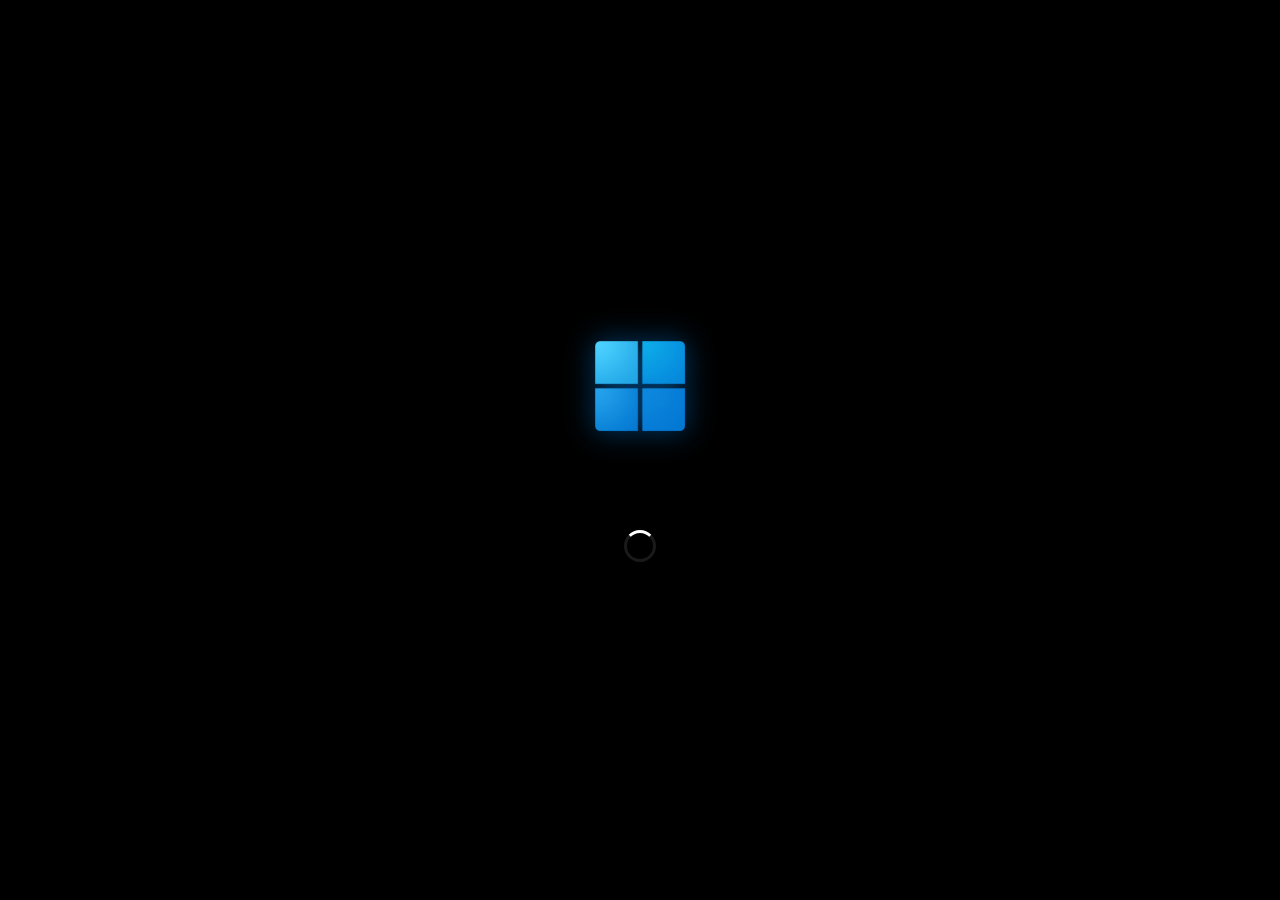
==== commit 7368720e: "Perfect 🥴" ====
--- a/index.html
+++ b/index.html
@@ -16,8 +16,8 @@
     <link rel="preconnect" href="https://fonts.googleapis.com">
     <link rel="preconnect" href="https://fonts.gstatic.com" crossorigin>
     <link href="https://fonts.googleapis.com/css2?family=Segoe+UI:wght@400;600;700&family=Outfit:wght@100..900&display=swap" rel="stylesheet">
-    <script type="module" crossorigin src="/assets/index-y-SF-8Fa.js"></script>
-    <link rel="stylesheet" crossorigin href="/assets/index-BtULuxlJ.css">
+    <script type="module" crossorigin src="/assets/index-BTiPlja_.js"></script>
+    <link rel="stylesheet" crossorigin href="/assets/index-BQLm9Z8B.css">
   </head>
   <body class="dark">
     <div id="root"></div>
--- a/assets/index-BQLm9Z8B.css
+++ b/assets/index-BQLm9Z8B.css
@@ -0,0 +1 @@
+@layer properties{@supports (((-webkit-hyphens:none)) and (not (margin-trim:inline))) or ((-moz-orient:inline) and (not (color:rgb(from red r g b)))){*,:before,:after,::backdrop{--tw-translate-x:0;--tw-translate-y:0;--tw-translate-z:0;--tw-scale-x:1;--tw-scale-y:1;--tw-scale-z:1;--tw-rotate-x:initial;--tw-rotate-y:initial;--tw-rotate-z:initial;--tw-skew-x:initial;--tw-skew-y:initial;--tw-space-y-reverse:0;--tw-space-x-reverse:0;--tw-border-style:solid;--tw-gradient-position:initial;--tw-gradient-from:#0000;--tw-gradient-via:#0000;--tw-gradient-to:#0000;--tw-gradient-stops:initial;--tw-gradient-via-stops:initial;--tw-gradient-from-position:0%;--tw-gradient-via-position:50%;--tw-gradient-to-position:100%;--tw-leading:initial;--tw-font-weight:initial;--tw-tracking:initial;--tw-ordinal:initial;--tw-slashed-zero:initial;--tw-numeric-figure:initial;--tw-numeric-spacing:initial;--tw-numeric-fraction:initial;--tw-shadow:0 0 #0000;--tw-shadow-color:initial;--tw-shadow-alpha:100%;--tw-inset-shadow:0 0 #0000;--tw-inset-shadow-color:initial;--tw-inset-shadow-alpha:100%;--tw-ring-color:initial;--tw-ring-shadow:0 0 #0000;--tw-inset-ring-color:initial;--tw-inset-ring-shadow:0 0 #0000;--tw-ring-inset:initial;--tw-ring-offset-width:0px;--tw-ring-offset-color:#fff;--tw-ring-offset-shadow:0 0 #0000;--tw-outline-style:solid;--tw-blur:initial;--tw-brightness:initial;--tw-contrast:initial;--tw-grayscale:initial;--tw-hue-rotate:initial;--tw-invert:initial;--tw-opacity:initial;--tw-saturate:initial;--tw-sepia:initial;--tw-drop-shadow:initial;--tw-drop-shadow-color:initial;--tw-drop-shadow-alpha:100%;--tw-drop-shadow-size:initial;--tw-backdrop-blur:initial;--tw-backdrop-brightness:initial;--tw-backdrop-contrast:initial;--tw-backdrop-grayscale:initial;--tw-backdrop-hue-rotate:initial;--tw-backdrop-invert:initial;--tw-backdrop-opacity:initial;--tw-backdrop-saturate:initial;--tw-backdrop-sepia:initial;--tw-duration:initial;--tw-ease:initial;--tw-content:"";--tw-animation-delay:0s;--tw-animation-direction:normal;--tw-animation-duration:initial;--tw-animation-fill-mode:none;--tw-animation-iteration-count:1;--tw-enter-blur:0;--tw-enter-opacity:1;--tw-enter-rotate:0;--tw-enter-scale:1;--tw-enter-translate-x:0;--tw-enter-translate-y:0;--tw-exit-blur:0;--tw-exit-opacity:1;--tw-exit-rotate:0;--tw-exit-scale:1;--tw-exit-translate-x:0;--tw-exit-translate-y:0}}}@layer theme{:root,:host{--font-mono:ui-monospace,SFMono-Regular,Menlo,Monaco,Consolas,"Liberation Mono","Courier New",monospace;--color-red-50:oklch(97.1% .013 17.38);--color-red-300:oklch(80.8% .114 19.571);--color-red-400:oklch(70.4% .191 22.216);--color-red-500:oklch(63.7% .237 25.331);--color-red-600:oklch(57.7% .245 27.325);--color-orange-500:oklch(70.5% .213 47.604);--color-green-500:oklch(72.3% .219 149.579);--color-cyan-600:oklch(60.9% .126 221.723);--color-blue-400:oklch(70.7% .165 254.624);--color-blue-500:oklch(62.3% .214 259.815);--color-blue-600:oklch(54.6% .245 262.881);--color-gray-50:oklch(98.5% .002 247.839);--color-gray-100:oklch(96.7% .003 264.542);--color-gray-200:oklch(92.8% .006 264.531);--color-gray-300:oklch(87.2% .01 258.338);--color-gray-400:oklch(70.7% .022 261.325);--color-gray-500:oklch(55.1% .027 264.364);--color-gray-600:oklch(44.6% .03 256.802);--color-gray-900:oklch(21% .034 264.665);--color-black:#000;--color-white:#fff;--spacing:.25rem;--container-sm:24rem;--container-md:28rem;--container-lg:32rem;--container-3xl:48rem;--text-xs:.75rem;--text-xs--line-height:calc(1/.75);--text-sm:.875rem;--text-sm--line-height:calc(1.25/.875);--text-base:1rem;--text-base--line-height: 1.5 ;--text-lg:1.125rem;--text-lg--line-height:calc(1.75/1.125);--text-xl:1.25rem;--text-xl--line-height:calc(1.75/1.25);--text-2xl:1.5rem;--text-2xl--line-height:calc(2/1.5);--text-3xl:1.875rem;--text-3xl--line-height: 1.2 ;--font-weight-light:300;--font-weight-normal:400;--font-weight-medium:500;--font-weight-semibold:600;--font-weight-bold:700;--tracking-tight:-.025em;--tracking-widest:.1em;--leading-tight:1.25;--leading-snug:1.375;--leading-normal:1.5;--leading-relaxed:1.625;--radius-xl:.75rem;--radius-2xl:1rem;--radius-3xl:1.5rem;--drop-shadow-sm:0 1px 2px #00000026;--drop-shadow-md:0 3px 3px #0000001f;--ease-in-out:cubic-bezier(.4,0,.2,1);--animate-spin:spin 1s linear infinite;--animate-pulse:pulse 2s cubic-bezier(.4,0,.6,1)infinite;--blur-md:12px;--blur-2xl:40px;--aspect-video:16/9;--default-transition-duration:.15s;--default-transition-timing-function:cubic-bezier(.4,0,.2,1);--default-font-family:"Segoe UI","Outfit",sans-serif;--default-mono-font-family:var(--font-mono);--color-border:#1e293b}}@layer base{*,:after,:before,::backdrop{box-sizing:border-box;border:0 solid;margin:0;padding:0}::file-selector-button{box-sizing:border-box;border:0 solid;margin:0;padding:0}html,:host{-webkit-text-size-adjust:100%;tab-size:4;line-height:1.5;font-family:var(--default-font-family,ui-sans-serif,system-ui,sans-serif,"Apple Color Emoji","Segoe UI Emoji","Segoe UI Symbol","Noto Color Emoji");font-feature-settings:var(--default-font-feature-settings,normal);font-variation-settings:var(--default-font-variation-settings,normal);-webkit-tap-highlight-color:transparent}hr{height:0;color:inherit;border-top-width:1px}abbr:where([title]){-webkit-text-decoration:underline dotted;text-decoration:underline dotted}h1,h2,h3,h4,h5,h6{font-size:inherit;font-weight:inherit}a{color:inherit;-webkit-text-decoration:inherit;text-decoration:inherit}b,strong{font-weight:bolder}code,kbd,samp,pre{font-family:var(--default-mono-font-family,ui-monospace,SFMono-Regular,Menlo,Monaco,Consolas,"Liberation Mono","Courier New",monospace);font-feature-settings:var(--default-mono-font-feature-settings,normal);font-variation-settings:var(--default-mono-font-variation-settings,normal);font-size:1em}small{font-size:80%}sub,sup{vertical-align:baseline;font-size:75%;line-height:0;position:relative}sub{bottom:-.25em}sup{top:-.5em}table{text-indent:0;border-color:inherit;border-collapse:collapse}:-moz-focusring{outline:auto}progress{vertical-align:baseline}summary{display:list-item}ol,ul,menu{list-style:none}img,svg,video,canvas,audio,iframe,embed,object{vertical-align:middle;display:block}img,video{max-width:100%;height:auto}button,input,select,optgroup,textarea{font:inherit;font-feature-settings:inherit;font-variation-settings:inherit;letter-spacing:inherit;color:inherit;opacity:1;background-color:#0000;border-radius:0}::file-selector-button{font:inherit;font-feature-settings:inherit;font-variation-settings:inherit;letter-spacing:inherit;color:inherit;opacity:1;background-color:#0000;border-radius:0}:where(select:is([multiple],[size])) optgroup{font-weight:bolder}:where(select:is([multiple],[size])) optgroup option{padding-inline-start:20px}::file-selector-button{margin-inline-end:4px}::placeholder{opacity:1}@supports (not ((-webkit-appearance:-apple-pay-button))) or (contain-intrinsic-size:1px){::placeholder{color:currentColor}@supports (color:color-mix(in lab,red,red)){::placeholder{color:color-mix(in oklab,currentcolor 50%,transparent)}}}textarea{resize:vertical}::-webkit-search-decoration{-webkit-appearance:none}::-webkit-date-and-time-value{min-height:1lh;text-align:inherit}::-webkit-datetime-edit{display:inline-flex}::-webkit-datetime-edit-fields-wrapper{padding:0}::-webkit-datetime-edit{padding-block:0}::-webkit-datetime-edit-year-field{padding-block:0}::-webkit-datetime-edit-month-field{padding-block:0}::-webkit-datetime-edit-day-field{padding-block:0}::-webkit-datetime-edit-hour-field{padding-block:0}::-webkit-datetime-edit-minute-field{padding-block:0}::-webkit-datetime-edit-second-field{padding-block:0}::-webkit-datetime-edit-millisecond-field{padding-block:0}::-webkit-datetime-edit-meridiem-field{padding-block:0}::-webkit-calendar-picker-indicator{line-height:1}:-moz-ui-invalid{box-shadow:none}button,input:where([type=button],[type=reset],[type=submit]){appearance:button}::file-selector-button{appearance:button}::-webkit-inner-spin-button{height:auto}::-webkit-outer-spin-button{height:auto}[hidden]:where(:not([hidden=until-found])){display:none!important}*{border-color:#1e293b}body{color:#f8fafc;-webkit-font-smoothing:antialiased;-moz-osx-font-smoothing:grayscale;-webkit-user-select:none;user-select:none;background-color:#000;font-family:Segoe UI,Outfit,sans-serif;overflow:hidden}}@layer components;@layer utilities{.\@container\/field-group{container:field-group/inline-size}.pointer-events-auto{pointer-events:auto}.pointer-events-none{pointer-events:none}.invisible{visibility:hidden}.sr-only{clip-path:inset(50%);white-space:nowrap;border-width:0;width:1px;height:1px;margin:-1px;padding:0;position:absolute;overflow:hidden}.absolute{position:absolute}.fixed{position:fixed}.relative{position:relative}.-inset-1{inset:calc(var(--spacing)*-1)}.inset-0{inset:calc(var(--spacing)*0)}.inset-x-0{inset-inline:calc(var(--spacing)*0)}.inset-y-0{inset-block:calc(var(--spacing)*0)}.-top-12{top:calc(var(--spacing)*-12)}.top-0{top:calc(var(--spacing)*0)}.top-1\.5{top:calc(var(--spacing)*1.5)}.top-1\/2{top:50%}.top-2{top:calc(var(--spacing)*2)}.top-3\.5{top:calc(var(--spacing)*3.5)}.top-4{top:calc(var(--spacing)*4)}.top-\[1px\]{top:1px}.top-\[50\%\]{top:50%}.top-\[60\%\]{top:60%}.top-full{top:100%}.-right-12{right:calc(var(--spacing)*-12)}.right-0{right:calc(var(--spacing)*0)}.right-1{right:calc(var(--spacing)*1)}.right-2{right:calc(var(--spacing)*2)}.right-3{right:calc(var(--spacing)*3)}.right-4{right:calc(var(--spacing)*4)}.-bottom-12{bottom:calc(var(--spacing)*-12)}.bottom-0{bottom:calc(var(--spacing)*0)}.bottom-12{bottom:calc(var(--spacing)*12)}.bottom-14{bottom:calc(var(--spacing)*14)}.-left-12{left:calc(var(--spacing)*-12)}.left-0{left:calc(var(--spacing)*0)}.left-1\/2{left:50%}.left-2{left:calc(var(--spacing)*2)}.left-3{left:calc(var(--spacing)*3)}.left-4{left:calc(var(--spacing)*4)}.left-\[50\%\]{left:50%}.z-0{z-index:0}.z-10{z-index:10}.z-20{z-index:20}.z-50{z-index:50}.z-\[1\]{z-index:1}.z-\[100\]{z-index:100}.z-\[9999\]{z-index:9999}.z-\[10000\]{z-index:10000}.z-\[99999\]{z-index:99999}.order-first{order:-9999}.order-last{order:9999}.\!m-0{margin:calc(var(--spacing)*0)!important}.-mx-1{margin-inline:calc(var(--spacing)*-1)}.mx-1{margin-inline:calc(var(--spacing)*1)}.mx-2{margin-inline:calc(var(--spacing)*2)}.mx-3\.5{margin-inline:calc(var(--spacing)*3.5)}.mx-4{margin-inline:calc(var(--spacing)*4)}.mx-auto{margin-inline:auto}.-my-2{margin-block:calc(var(--spacing)*-2)}.my-0{margin-block:calc(var(--spacing)*0)}.my-0\.5{margin-block:calc(var(--spacing)*.5)}.my-1{margin-block:calc(var(--spacing)*1)}.my-1\.5{margin-block:calc(var(--spacing)*1.5)}.-mt-4{margin-top:calc(var(--spacing)*-4)}.mt-1\.5{margin-top:calc(var(--spacing)*1.5)}.mt-2{margin-top:calc(var(--spacing)*2)}.mt-4{margin-top:calc(var(--spacing)*4)}.mt-24{margin-top:calc(var(--spacing)*24)}.mt-auto{margin-top:auto}.mr-2{margin-right:calc(var(--spacing)*2)}.mb-1{margin-bottom:calc(var(--spacing)*1)}.mb-2{margin-bottom:calc(var(--spacing)*2)}.mb-3{margin-bottom:calc(var(--spacing)*3)}.mb-4{margin-bottom:calc(var(--spacing)*4)}.mb-6{margin-bottom:calc(var(--spacing)*6)}.mb-8{margin-bottom:calc(var(--spacing)*8)}.mb-12{margin-bottom:calc(var(--spacing)*12)}.mb-24{margin-bottom:calc(var(--spacing)*24)}.-ml-4{margin-left:calc(var(--spacing)*-4)}.ml-1{margin-left:calc(var(--spacing)*1)}.ml-4{margin-left:calc(var(--spacing)*4)}.ml-auto{margin-left:auto}.line-clamp-2{-webkit-line-clamp:2;-webkit-box-orient:vertical;display:-webkit-box;overflow:hidden}.block{display:block}.flex{display:flex}.grid{display:grid}.hidden{display:none}.inline-flex{display:inline-flex}.table{display:table}.aspect-square{aspect-ratio:1}.aspect-video{aspect-ratio:var(--aspect-video)}.size-4{width:calc(var(--spacing)*4);height:calc(var(--spacing)*4)}.size-6{width:calc(var(--spacing)*6);height:calc(var(--spacing)*6)}.size-8{width:calc(var(--spacing)*8);height:calc(var(--spacing)*8)}.size-10{width:calc(var(--spacing)*10);height:calc(var(--spacing)*10)}.size-\[--cell-size\]{width:--cell-size;height:--cell-size}.h-0\.5{height:calc(var(--spacing)*.5)}.h-1\.5{height:calc(var(--spacing)*1.5)}.h-2{height:calc(var(--spacing)*2)}.h-2\.5{height:calc(var(--spacing)*2.5)}.h-3{height:calc(var(--spacing)*3)}.h-3\.5{height:calc(var(--spacing)*3.5)}.h-4{height:calc(var(--spacing)*4)}.h-5{height:calc(var(--spacing)*5)}.h-6{height:calc(var(--spacing)*6)}.h-7{height:calc(var(--spacing)*7)}.h-8{height:calc(var(--spacing)*8)}.h-9{height:calc(var(--spacing)*9)}.h-10{height:calc(var(--spacing)*10)}.h-12{height:calc(var(--spacing)*12)}.h-16{height:calc(var(--spacing)*16)}.h-24{height:calc(var(--spacing)*24)}.h-\[--cell-size\]{height:--cell-size}.h-\[1px\]{height:1px}.h-\[540px\]{height:540px}.h-\[var\(--radix-navigation-menu-viewport-height\)\]{height:var(--radix-navigation-menu-viewport-height)}.h-\[var\(--radix-select-trigger-height\)\]{height:var(--radix-select-trigger-height)}.h-auto{height:auto}.h-full{height:100%}.h-px{height:1px}.h-screen{height:100vh}.h-svh{height:100svh}.max-h-\[--radix-context-menu-content-available-height\]{max-height:--radix-context-menu-content-available-height}.max-h-\[--radix-select-content-available-height\]{max-height:--radix-select-content-available-height}.max-h-\[300px\]{max-height:300px}.max-h-\[var\(--radix-dropdown-menu-content-available-height\)\]{max-height:var(--radix-dropdown-menu-content-available-height)}.max-h-screen{max-height:100vh}.min-h-0{min-height:calc(var(--spacing)*0)}.min-h-8{min-height:calc(var(--spacing)*8)}.min-h-9{min-height:calc(var(--spacing)*9)}.min-h-10{min-height:calc(var(--spacing)*10)}.min-h-\[60px\]{min-height:60px}.min-h-screen{min-height:100vh}.min-h-svh{min-height:100svh}.w-0{width:calc(var(--spacing)*0)}.w-1{width:calc(var(--spacing)*1)}.w-1\.5{width:calc(var(--spacing)*1.5)}.w-2{width:calc(var(--spacing)*2)}.w-2\.5{width:calc(var(--spacing)*2.5)}.w-3{width:calc(var(--spacing)*3)}.w-3\.5{width:calc(var(--spacing)*3.5)}.w-3\/4{width:75%}.w-4{width:calc(var(--spacing)*4)}.w-5{width:calc(var(--spacing)*5)}.w-6{width:calc(var(--spacing)*6)}.w-7{width:calc(var(--spacing)*7)}.w-8{width:calc(var(--spacing)*8)}.w-9{width:calc(var(--spacing)*9)}.w-10{width:calc(var(--spacing)*10)}.w-12{width:calc(var(--spacing)*12)}.w-16{width:calc(var(--spacing)*16)}.w-24{width:calc(var(--spacing)*24)}.w-32{width:calc(var(--spacing)*32)}.w-56{width:calc(var(--spacing)*56)}.w-64{width:calc(var(--spacing)*64)}.w-72{width:calc(var(--spacing)*72)}.w-\[--cell-size\]{width:--cell-size}.w-\[1px\]{width:1px}.w-\[84px\]{width:84px}.w-\[100px\]{width:100px}.w-\[540px\]{width:540px}.w-\[640px\]{width:640px}.w-\[var\(--sidebar-width\)\]{width:var(--sidebar-width)}.w-auto{width:auto}.w-fit{width:fit-content}.w-full{width:100%}.w-max{width:max-content}.w-px{width:1px}.w-screen{width:100vw}.max-w-3xl{max-width:var(--container-3xl)}.max-w-\[85\%\]{max-width:85%}.max-w-\[var\(--skeleton-width\)\]{max-width:var(--skeleton-width)}.max-w-lg{max-width:var(--container-lg)}.max-w-max{max-width:max-content}.max-w-md{max-width:var(--container-md)}.max-w-sm{max-width:var(--container-sm)}.min-w-0{min-width:calc(var(--spacing)*0)}.min-w-5{min-width:calc(var(--spacing)*5)}.min-w-8{min-width:calc(var(--spacing)*8)}.min-w-9{min-width:calc(var(--spacing)*9)}.min-w-10{min-width:calc(var(--spacing)*10)}.min-w-\[--cell-size\]{min-width:--cell-size}.min-w-\[8rem\]{min-width:8rem}.min-w-\[12rem\]{min-width:12rem}.min-w-\[var\(--radix-select-trigger-width\)\]{min-width:var(--radix-select-trigger-width)}.flex-1{flex:1}.shrink-0{flex-shrink:0}.grow{flex-grow:1}.grow-0{flex-grow:0}.basis-full{flex-basis:100%}.caption-bottom{caption-side:bottom}.border-collapse{border-collapse:collapse}.origin-\[--radix-context-menu-content-transform-origin\]{transform-origin:--radix-context-menu-content-transform-origin}.origin-\[--radix-dropdown-menu-content-transform-origin\]{transform-origin:--radix-dropdown-menu-content-transform-origin}.origin-\[--radix-hover-card-content-transform-origin\]{transform-origin:--radix-hover-card-content-transform-origin}.origin-\[--radix-menubar-content-transform-origin\]{transform-origin:--radix-menubar-content-transform-origin}.origin-\[--radix-popover-content-transform-origin\]{transform-origin:--radix-popover-content-transform-origin}.origin-\[--radix-select-content-transform-origin\]{transform-origin:--radix-select-content-transform-origin}.origin-\[--radix-tooltip-content-transform-origin\]{transform-origin:--radix-tooltip-content-transform-origin}.-translate-x-1\/2{--tw-translate-x: -50% ;translate:var(--tw-translate-x)var(--tw-translate-y)}.-translate-x-px{--tw-translate-x:-1px;translate:var(--tw-translate-x)var(--tw-translate-y)}.translate-x-\[-50\%\]{--tw-translate-x:-50%;translate:var(--tw-translate-x)var(--tw-translate-y)}.translate-x-px{--tw-translate-x:1px;translate:var(--tw-translate-x)var(--tw-translate-y)}.-translate-y-1\/2{--tw-translate-y: -50% ;translate:var(--tw-translate-x)var(--tw-translate-y)}.translate-y-\[-50\%\]{--tw-translate-y:-50%;translate:var(--tw-translate-x)var(--tw-translate-y)}.scale-110{--tw-scale-x:110%;--tw-scale-y:110%;--tw-scale-z:110%;scale:var(--tw-scale-x)var(--tw-scale-y)}.rotate-45{rotate:45deg}.rotate-90{rotate:90deg}.transform{transform:var(--tw-rotate-x,)var(--tw-rotate-y,)var(--tw-rotate-z,)var(--tw-skew-x,)var(--tw-skew-y,)}.animate-caret-blink{animation:1.25s ease-out infinite caret-blink}.animate-in{animation:enter var(--tw-animation-duration,var(--tw-duration,.15s))var(--tw-ease,ease)var(--tw-animation-delay,0s)var(--tw-animation-iteration-count,1)var(--tw-animation-direction,normal)var(--tw-animation-fill-mode,none)}.animate-pulse{animation:var(--animate-pulse)}.animate-spin{animation:var(--animate-spin)}.cursor-default{cursor:default}.cursor-pointer{cursor:pointer}.cursor-text{cursor:text}.touch-none{touch-action:none}.resize-none{resize:none}.list-disc{list-style-type:disc}.list-none{list-style-type:none}.grid-cols-4{grid-template-columns:repeat(4,minmax(0,1fr))}.flex-col{flex-direction:column}.flex-col-reverse{flex-direction:column-reverse}.flex-row{flex-direction:row}.flex-wrap{flex-wrap:wrap}.place-content-center{place-content:center}.items-center{align-items:center}.items-end{align-items:flex-end}.items-start{align-items:flex-start}.items-stretch{align-items:stretch}.justify-between{justify-content:space-between}.justify-center{justify-content:center}.justify-end{justify-content:flex-end}.justify-start{justify-content:flex-start}.gap-1{gap:calc(var(--spacing)*1)}.gap-1\.5{gap:calc(var(--spacing)*1.5)}.gap-2{gap:calc(var(--spacing)*2)}.gap-2\.5{gap:calc(var(--spacing)*2.5)}.gap-3{gap:calc(var(--spacing)*3)}.gap-4{gap:calc(var(--spacing)*4)}.gap-6{gap:calc(var(--spacing)*6)}.gap-7{gap:calc(var(--spacing)*7)}:where(.space-y-1\.5>:not(:last-child)){--tw-space-y-reverse:0;margin-block-start:calc(calc(var(--spacing)*1.5)*var(--tw-space-y-reverse));margin-block-end:calc(calc(var(--spacing)*1.5)*calc(1 - var(--tw-space-y-reverse)))}:where(.space-y-2>:not(:last-child)){--tw-space-y-reverse:0;margin-block-start:calc(calc(var(--spacing)*2)*var(--tw-space-y-reverse));margin-block-end:calc(calc(var(--spacing)*2)*calc(1 - var(--tw-space-y-reverse)))}:where(.space-y-6>:not(:last-child)){--tw-space-y-reverse:0;margin-block-start:calc(calc(var(--spacing)*6)*var(--tw-space-y-reverse));margin-block-end:calc(calc(var(--spacing)*6)*calc(1 - var(--tw-space-y-reverse)))}:where(.space-x-1>:not(:last-child)){--tw-space-x-reverse:0;margin-inline-start:calc(calc(var(--spacing)*1)*var(--tw-space-x-reverse));margin-inline-end:calc(calc(var(--spacing)*1)*calc(1 - var(--tw-space-x-reverse)))}:where(.space-x-4>:not(:last-child)){--tw-space-x-reverse:0;margin-inline-start:calc(calc(var(--spacing)*4)*var(--tw-space-x-reverse));margin-inline-end:calc(calc(var(--spacing)*4)*calc(1 - var(--tw-space-x-reverse)))}.gap-y-6{row-gap:calc(var(--spacing)*6)}.self-stretch{align-self:stretch}.truncate{text-overflow:ellipsis;white-space:nowrap;overflow:hidden}.overflow-auto{overflow:auto}.overflow-hidden{overflow:hidden}.overflow-x-hidden{overflow-x:hidden}.overflow-y-auto{overflow-y:auto}.rounded{border-radius:.25rem}.rounded-2xl{border-radius:var(--radius-2xl)}.rounded-3xl{border-radius:var(--radius-3xl)}.rounded-\[2px\]{border-radius:2px}.rounded-\[calc\(var\(--radius\)-5px\)\]{border-radius:calc(var(--radius) - 5px)}.rounded-\[inherit\]{border-radius:inherit}.rounded-full{border-radius:3.40282e38px}.rounded-lg{border-radius:.75rem}.rounded-md{border-radius:.5rem}.rounded-none{border-radius:0}.rounded-sm{border-radius:.3rem}.rounded-xl{border-radius:var(--radius-xl)}.rounded-t-\[10px\]{border-top-left-radius:10px;border-top-right-radius:10px}.rounded-l-md{border-top-left-radius:.5rem;border-bottom-left-radius:.5rem}.rounded-tl-none{border-top-left-radius:0}.rounded-tl-sm{border-top-left-radius:.3rem}.rounded-r-md{border-top-right-radius:.5rem;border-bottom-right-radius:.5rem}.rounded-tr-none{border-top-right-radius:0}.border{border-style:var(--tw-border-style);border-width:1px}.border-0{border-style:var(--tw-border-style);border-width:0}.border-2{border-style:var(--tw-border-style);border-width:2px}.border-\[1\.5px\]{border-style:var(--tw-border-style);border-width:1.5px}.border-y{border-block-style:var(--tw-border-style);border-block-width:1px}.border-t{border-top-style:var(--tw-border-style);border-top-width:1px}.border-r{border-right-style:var(--tw-border-style);border-right-width:1px}.border-b{border-bottom-style:var(--tw-border-style);border-bottom-width:1px}.border-l{border-left-style:var(--tw-border-style);border-left-width:1px}.border-dashed{--tw-border-style:dashed;border-style:dashed}.border-none{--tw-border-style:none;border-style:none}.\[border-color\:var\(--badge-outline\)\]{border-color:var(--badge-outline)}.\[border-color\:var\(--button-outline\)\]{border-color:var(--button-outline)}.border-\[--color-border\]{border-color:--color-border}.border-blue-400{border-color:var(--color-blue-400)}.border-blue-400\/50{border-color:#54a2ff80}@supports (color:color-mix(in lab,red,red)){.border-blue-400\/50{border-color:color-mix(in oklab,var(--color-blue-400)50%,transparent)}}.border-blue-500\/20{border-color:#3080ff33}@supports (color:color-mix(in lab,red,red)){.border-blue-500\/20{border-color:color-mix(in oklab,var(--color-blue-500)20%,transparent)}}.border-border{border-color:#1e293b}.border-border\/50{border-color:#1e293b80}.border-destructive{border-color:#7f1d1d}.border-destructive\/50{border-color:#7f1d1d80}.border-gray-200{border-color:var(--color-gray-200)}.border-gray-300{border-color:var(--color-gray-300)}.border-input{border-color:#1e293b}.border-primary{border-color:#0080ff}.border-primary\/50{border-color:#0080ff80}.border-transparent{border-color:#0000}.border-white\/5{border-color:#ffffff0d}@supports (color:color-mix(in lab,red,red)){.border-white\/5{border-color:color-mix(in oklab,var(--color-white)5%,transparent)}}.border-white\/10{border-color:#ffffff1a}@supports (color:color-mix(in lab,red,red)){.border-white\/10{border-color:color-mix(in oklab,var(--color-white)10%,transparent)}}.border-t-transparent{border-top-color:#0000}.border-l-transparent{border-left-color:#0000}.bg-\[\#0f0f0f\]{background-color:#0f0f0f}.bg-\[\#1a1a1a\]{background-color:#1a1a1a}.bg-\[\#1c1c1c\]{background-color:#1c1c1c}.bg-\[\#2b2b2b\]\/95{background-color:#2b2b2bf2}.bg-\[\#2d2d2d\]{background-color:#2d2d2d}.bg-\[--color-bg\]{background-color:--color-bg}.bg-accent{background-color:#1e293b}.bg-background{background-color:#05080f}.bg-black{background-color:var(--color-black)}.bg-black\/40{background-color:#0006}@supports (color:color-mix(in lab,red,red)){.bg-black\/40{background-color:color-mix(in oklab,var(--color-black)40%,transparent)}}.bg-black\/50{background-color:#00000080}@supports (color:color-mix(in lab,red,red)){.bg-black\/50{background-color:color-mix(in oklab,var(--color-black)50%,transparent)}}.bg-black\/80{background-color:#000c}@supports (color:color-mix(in lab,red,red)){.bg-black\/80{background-color:color-mix(in oklab,var(--color-black)80%,transparent)}}.bg-blue-400{background-color:var(--color-blue-400)}.bg-blue-500\/20{background-color:#3080ff33}@supports (color:color-mix(in lab,red,red)){.bg-blue-500\/20{background-color:color-mix(in oklab,var(--color-blue-500)20%,transparent)}}.bg-blue-600{background-color:var(--color-blue-600)}.bg-blue-600\/10{background-color:#155dfc1a}@supports (color:color-mix(in lab,red,red)){.bg-blue-600\/10{background-color:color-mix(in oklab,var(--color-blue-600)10%,transparent)}}.bg-border{background-color:#1e293b}.bg-card{background-color:#080c16cc}.bg-destructive{background-color:#7f1d1d}.bg-foreground{background-color:#f8fafc}.bg-gray-50{background-color:var(--color-gray-50)}.bg-gray-300{background-color:var(--color-gray-300)}.bg-gray-400{background-color:var(--color-gray-400)}.bg-input,.bg-muted{background-color:#1e293b}.bg-muted\/50{background-color:#1e293b80}.bg-popover{background-color:#080c16e6}.bg-primary{background-color:#0080ff}.bg-primary\/10{background-color:#0080ff1a}.bg-primary\/20{background-color:#0080ff33}.bg-secondary{background-color:#1e293b}.bg-transparent{background-color:#0000}.bg-white{background-color:var(--color-white)}.bg-white\/5{background-color:#ffffff0d}@supports (color:color-mix(in lab,red,red)){.bg-white\/5{background-color:color-mix(in oklab,var(--color-white)5%,transparent)}}.bg-white\/10{background-color:#ffffff1a}@supports (color:color-mix(in lab,red,red)){.bg-white\/10{background-color:color-mix(in oklab,var(--color-white)10%,transparent)}}.bg-white\/20{background-color:#fff3}@supports (color:color-mix(in lab,red,red)){.bg-white\/20{background-color:color-mix(in oklab,var(--color-white)20%,transparent)}}.bg-white\/\[0\.05\]{background-color:#ffffff0d}@supports (color:color-mix(in lab,red,red)){.bg-white\/\[0\.05\]{background-color:color-mix(in oklab,var(--color-white)5%,transparent)}}.bg-gradient-to-b{--tw-gradient-position:to bottom in oklab;background-image:linear-gradient(var(--tw-gradient-stops))}.bg-gradient-to-br{--tw-gradient-position:to bottom right in oklab;background-image:linear-gradient(var(--tw-gradient-stops))}.bg-gradient-to-r{--tw-gradient-position:to right in oklab;background-image:linear-gradient(var(--tw-gradient-stops))}.from-\[\#1a1a1a\]{--tw-gradient-from:#1a1a1a;--tw-gradient-stops:var(--tw-gradient-via-stops,var(--tw-gradient-position),var(--tw-gradient-from)var(--tw-gradient-from-position),var(--tw-gradient-to)var(--tw-gradient-to-position))}.from-\[\#f0f0f0\]{--tw-gradient-from:#f0f0f0;--tw-gradient-stops:var(--tw-gradient-via-stops,var(--tw-gradient-position),var(--tw-gradient-from)var(--tw-gradient-from-position),var(--tw-gradient-to)var(--tw-gradient-to-position))}.from-\[\#ffffff\]{--tw-gradient-from:#fff;--tw-gradient-stops:var(--tw-gradient-via-stops,var(--tw-gradient-position),var(--tw-gradient-from)var(--tw-gradient-from-position),var(--tw-gradient-to)var(--tw-gradient-to-position))}.from-blue-600{--tw-gradient-from:var(--color-blue-600);--tw-gradient-stops:var(--tw-gradient-via-stops,var(--tw-gradient-position),var(--tw-gradient-from)var(--tw-gradient-from-position),var(--tw-gradient-to)var(--tw-gradient-to-position))}.to-\[\#0f0f0f\]{--tw-gradient-to:#0f0f0f;--tw-gradient-stops:var(--tw-gradient-via-stops,var(--tw-gradient-position),var(--tw-gradient-from)var(--tw-gradient-from-position),var(--tw-gradient-to)var(--tw-gradient-to-position))}.to-\[\#e8e8e8\]{--tw-gradient-to:#e8e8e8;--tw-gradient-stops:var(--tw-gradient-via-stops,var(--tw-gradient-position),var(--tw-gradient-from)var(--tw-gradient-from-position),var(--tw-gradient-to)var(--tw-gradient-to-position))}.to-\[\#f5f5f5\]{--tw-gradient-to:#f5f5f5;--tw-gradient-stops:var(--tw-gradient-via-stops,var(--tw-gradient-position),var(--tw-gradient-from)var(--tw-gradient-from-position),var(--tw-gradient-to)var(--tw-gradient-to-position))}.to-cyan-600{--tw-gradient-to:var(--color-cyan-600);--tw-gradient-stops:var(--tw-gradient-via-stops,var(--tw-gradient-position),var(--tw-gradient-from)var(--tw-gradient-from-position),var(--tw-gradient-to)var(--tw-gradient-to-position))}.bg-cover{background-size:cover}.bg-center{background-position:50%}.fill-current{fill:currentColor}.fill-primary{fill:#0080ff}.object-cover{object-fit:cover}.p-0{padding:calc(var(--spacing)*0)}.p-1{padding:calc(var(--spacing)*1)}.p-1\.5{padding:calc(var(--spacing)*1.5)}.p-2{padding:calc(var(--spacing)*2)}.p-3{padding:calc(var(--spacing)*3)}.p-4{padding:calc(var(--spacing)*4)}.p-5{padding:calc(var(--spacing)*5)}.p-6{padding:calc(var(--spacing)*6)}.p-8{padding:calc(var(--spacing)*8)}.p-\[1px\]{padding:1px}.px-1{padding-inline:calc(var(--spacing)*1)}.px-1\.5{padding-inline:calc(var(--spacing)*1.5)}.px-2{padding-inline:calc(var(--spacing)*2)}.px-2\.5{padding-inline:calc(var(--spacing)*2.5)}.px-3{padding-inline:calc(var(--spacing)*3)}.px-4{padding-inline:calc(var(--spacing)*4)}.px-6{padding-inline:calc(var(--spacing)*6)}.px-8{padding-inline:calc(var(--spacing)*8)}.px-\[--cell-size\]{padding-inline:--cell-size}.py-0\.5{padding-block:calc(var(--spacing)*.5)}.py-1{padding-block:calc(var(--spacing)*1)}.py-1\.5{padding-block:calc(var(--spacing)*1.5)}.py-2{padding-block:calc(var(--spacing)*2)}.py-3{padding-block:calc(var(--spacing)*3)}.py-4{padding-block:calc(var(--spacing)*4)}.py-6{padding-block:calc(var(--spacing)*6)}.py-12{padding-block:calc(var(--spacing)*12)}.pt-0{padding-top:calc(var(--spacing)*0)}.pt-3{padding-top:calc(var(--spacing)*3)}.pt-4{padding-top:calc(var(--spacing)*4)}.pt-6{padding-top:calc(var(--spacing)*6)}.pr-1{padding-right:calc(var(--spacing)*1)}.pr-2{padding-right:calc(var(--spacing)*2)}.pr-2\.5{padding-right:calc(var(--spacing)*2.5)}.pr-3{padding-right:calc(var(--spacing)*3)}.pr-4{padding-right:calc(var(--spacing)*4)}.pr-8{padding-right:calc(var(--spacing)*8)}.pb-3{padding-bottom:calc(var(--spacing)*3)}.pb-4{padding-bottom:calc(var(--spacing)*4)}.pl-2{padding-left:calc(var(--spacing)*2)}.pl-2\.5{padding-left:calc(var(--spacing)*2.5)}.pl-3{padding-left:calc(var(--spacing)*3)}.pl-4{padding-left:calc(var(--spacing)*4)}.pl-8{padding-left:calc(var(--spacing)*8)}.pl-10{padding-left:calc(var(--spacing)*10)}.pl-12{padding-left:calc(var(--spacing)*12)}.text-center{text-align:center}.text-left{text-align:left}.align-middle{vertical-align:middle}.font-mono{font-family:var(--font-mono)}.font-sans{font-family:Segoe UI,Outfit,sans-serif}.text-2xl{font-size:var(--text-2xl);line-height:var(--tw-leading,var(--text-2xl--line-height))}.text-3xl{font-size:var(--text-3xl);line-height:var(--tw-leading,var(--text-3xl--line-height))}.text-base{font-size:var(--text-base);line-height:var(--tw-leading,var(--text-base--line-height))}.text-lg{font-size:var(--text-lg);line-height:var(--tw-leading,var(--text-lg--line-height))}.text-sm{font-size:var(--text-sm);line-height:var(--tw-leading,var(--text-sm--line-height))}.text-sm\/relaxed{font-size:var(--text-sm);line-height:var(--leading-relaxed)}.text-xl{font-size:var(--text-xl);line-height:var(--tw-leading,var(--text-xl--line-height))}.text-xs{font-size:var(--text-xs);line-height:var(--tw-leading,var(--text-xs--line-height))}.text-\[0\.8rem\]{font-size:.8rem}.text-\[10px\]{font-size:10px}.text-\[11px\]{font-size:11px}.text-\[12px\]{font-size:12px}.text-\[13px\]{font-size:13px}.text-\[14px\]{font-size:14px}.text-\[15px\]{font-size:15px}.leading-none{--tw-leading:1;line-height:1}.leading-normal{--tw-leading:var(--leading-normal);line-height:var(--leading-normal)}.leading-relaxed{--tw-leading:var(--leading-relaxed);line-height:var(--leading-relaxed)}.leading-snug{--tw-leading:var(--leading-snug);line-height:var(--leading-snug)}.leading-tight{--tw-leading:var(--leading-tight);line-height:var(--leading-tight)}.font-bold{--tw-font-weight:var(--font-weight-bold);font-weight:var(--font-weight-bold)}.font-light{--tw-font-weight:var(--font-weight-light);font-weight:var(--font-weight-light)}.font-medium{--tw-font-weight:var(--font-weight-medium);font-weight:var(--font-weight-medium)}.font-normal{--tw-font-weight:var(--font-weight-normal);font-weight:var(--font-weight-normal)}.font-semibold{--tw-font-weight:var(--font-weight-semibold);font-weight:var(--font-weight-semibold)}.tracking-tight{--tw-tracking:var(--tracking-tight);letter-spacing:var(--tracking-tight)}.tracking-widest{--tw-tracking:var(--tracking-widest);letter-spacing:var(--tracking-widest)}.text-balance{text-wrap:balance}.break-words{overflow-wrap:break-word}.whitespace-nowrap{white-space:nowrap}.whitespace-pre-wrap{white-space:pre-wrap}.text-\[\#cccccc\]{color:#ccc}.text-accent-foreground{color:#f8fafc}.text-black{color:var(--color-black)}.text-blue-400{color:var(--color-blue-400)}.text-card-foreground{color:#f8fafc}.text-current{color:currentColor}.text-destructive{color:#7f1d1d}.text-destructive-foreground,.text-foreground{color:#f8fafc}.text-foreground\/50{color:#f8fafc80}.text-gray-200{color:var(--color-gray-200)}.text-gray-300{color:var(--color-gray-300)}.text-gray-400{color:var(--color-gray-400)}.text-gray-500{color:var(--color-gray-500)}.text-gray-600{color:var(--color-gray-600)}.text-gray-900{color:var(--color-gray-900)}.text-green-500{color:var(--color-green-500)}.text-muted-foreground{color:#94a3b8}.text-orange-500{color:var(--color-orange-500)}.text-popover-foreground{color:#f8fafc}.text-primary{color:#0080ff}.text-primary-foreground{color:#f8fafc}.text-red-400{color:var(--color-red-400)}.text-red-500{color:var(--color-red-500)}.text-secondary-foreground{color:#f8fafc}.text-white{color:var(--color-white)}.text-white\/50{color:#ffffff80}@supports (color:color-mix(in lab,red,red)){.text-white\/50{color:color-mix(in oklab,var(--color-white)50%,transparent)}}.text-white\/80{color:#fffc}@supports (color:color-mix(in lab,red,red)){.text-white\/80{color:color-mix(in oklab,var(--color-white)80%,transparent)}}.text-white\/90{color:#ffffffe6}@supports (color:color-mix(in lab,red,red)){.text-white\/90{color:color-mix(in oklab,var(--color-white)90%,transparent)}}.lowercase{text-transform:lowercase}.uppercase{text-transform:uppercase}.tabular-nums{--tw-numeric-spacing:tabular-nums;font-variant-numeric:var(--tw-ordinal,)var(--tw-slashed-zero,)var(--tw-numeric-figure,)var(--tw-numeric-spacing,)var(--tw-numeric-fraction,)}.underline-offset-4{text-underline-offset:4px}.placeholder-gray-400::placeholder{color:var(--color-gray-400)}.opacity-0{opacity:0}.opacity-25{opacity:.25}.opacity-40{opacity:.4}.opacity-50{opacity:.5}.opacity-60{opacity:.6}.opacity-70{opacity:.7}.opacity-75{opacity:.75}.opacity-80{opacity:.8}.opacity-90{opacity:.9}.opacity-100{opacity:1}.opacity-\[0\.03\]{opacity:.03}.shadow{--tw-shadow:0 1px 3px 0 var(--tw-shadow-color,#0000001a),0 1px 2px -1px var(--tw-shadow-color,#0000001a);box-shadow:var(--tw-inset-shadow),var(--tw-inset-ring-shadow),var(--tw-ring-offset-shadow),var(--tw-ring-shadow),var(--tw-shadow)}.shadow-2xl{--tw-shadow:0 25px 50px -12px var(--tw-shadow-color,#00000040);box-shadow:var(--tw-inset-shadow),var(--tw-inset-ring-shadow),var(--tw-ring-offset-shadow),var(--tw-ring-shadow),var(--tw-shadow)}.shadow-\[0_0_0_1px_hsl\(var\(--sidebar-border\)\)\]{--tw-shadow:0 0 0 1px var(--tw-shadow-color,hsl(var(--sidebar-border)));box-shadow:var(--tw-inset-shadow),var(--tw-inset-ring-shadow),var(--tw-ring-offset-shadow),var(--tw-ring-shadow),var(--tw-shadow)}.shadow-inner{--tw-shadow:inset 0 2px 4px 0 var(--tw-shadow-color,#0000000d);box-shadow:var(--tw-inset-shadow),var(--tw-inset-ring-shadow),var(--tw-ring-offset-shadow),var(--tw-ring-shadow),var(--tw-shadow)}.shadow-lg{--tw-shadow:0 10px 15px -3px var(--tw-shadow-color,#0000001a),0 4px 6px -4px var(--tw-shadow-color,#0000001a);box-shadow:var(--tw-inset-shadow),var(--tw-inset-ring-shadow),var(--tw-ring-offset-shadow),var(--tw-ring-shadow),var(--tw-shadow)}.shadow-md{--tw-shadow:0 4px 6px -1px var(--tw-shadow-color,#0000001a),0 2px 4px -2px var(--tw-shadow-color,#0000001a);box-shadow:var(--tw-inset-shadow),var(--tw-inset-ring-shadow),var(--tw-ring-offset-shadow),var(--tw-ring-shadow),var(--tw-shadow)}.shadow-none{--tw-shadow:0 0 #0000;box-shadow:var(--tw-inset-shadow),var(--tw-inset-ring-shadow),var(--tw-ring-offset-shadow),var(--tw-ring-shadow),var(--tw-shadow)}.shadow-sm{--tw-shadow:0 1px 3px 0 var(--tw-shadow-color,#0000001a),0 1px 2px -1px var(--tw-shadow-color,#0000001a);box-shadow:var(--tw-inset-shadow),var(--tw-inset-ring-shadow),var(--tw-ring-offset-shadow),var(--tw-ring-shadow),var(--tw-shadow)}.shadow-xl{--tw-shadow:0 20px 25px -5px var(--tw-shadow-color,#0000001a),0 8px 10px -6px var(--tw-shadow-color,#0000001a);box-shadow:var(--tw-inset-shadow),var(--tw-inset-ring-shadow),var(--tw-ring-offset-shadow),var(--tw-ring-shadow),var(--tw-shadow)}.shadow-xs{--tw-shadow:0 1px 2px 0 var(--tw-shadow-color,#0000000d);box-shadow:var(--tw-inset-shadow),var(--tw-inset-ring-shadow),var(--tw-ring-offset-shadow),var(--tw-ring-shadow),var(--tw-shadow)}.ring-0{--tw-ring-shadow:var(--tw-ring-inset,)0 0 0 calc(0px + var(--tw-ring-offset-width))var(--tw-ring-color,currentcolor);box-shadow:var(--tw-inset-shadow),var(--tw-inset-ring-shadow),var(--tw-ring-offset-shadow),var(--tw-ring-shadow),var(--tw-shadow)}.ring-1{--tw-ring-shadow:var(--tw-ring-inset,)0 0 0 calc(1px + var(--tw-ring-offset-width))var(--tw-ring-color,currentcolor);box-shadow:var(--tw-inset-shadow),var(--tw-inset-ring-shadow),var(--tw-ring-offset-shadow),var(--tw-ring-shadow),var(--tw-shadow)}.shadow-blue-600\/30{--tw-shadow-color:#155dfc4d}@supports (color:color-mix(in lab,red,red)){.shadow-blue-600\/30{--tw-shadow-color:color-mix(in oklab,color-mix(in oklab,var(--color-blue-600)30%,transparent)var(--tw-shadow-alpha),transparent)}}.shadow-blue-600\/40{--tw-shadow-color:#155dfc66}@supports (color:color-mix(in lab,red,red)){.shadow-blue-600\/40{--tw-shadow-color:color-mix(in oklab,color-mix(in oklab,var(--color-blue-600)40%,transparent)var(--tw-shadow-alpha),transparent)}}.ring-ring{--tw-ring-color:#cbd5e1}.ring-offset-background{--tw-ring-offset-color:#05080f}.outline-hidden{--tw-outline-style:none;outline-style:none}@media(forced-colors:active){.outline-hidden{outline-offset:2px;outline:2px solid #0000}}.outline{outline-style:var(--tw-outline-style);outline-width:1px}.outline-2{outline-style:var(--tw-outline-style);outline-width:2px}.outline-offset-2{outline-offset:2px}.outline-transparent{outline-color:#0000}.blur{--tw-blur:blur(8px);filter:var(--tw-blur,)var(--tw-brightness,)var(--tw-contrast,)var(--tw-grayscale,)var(--tw-hue-rotate,)var(--tw-invert,)var(--tw-saturate,)var(--tw-sepia,)var(--tw-drop-shadow,)}.drop-shadow-md{--tw-drop-shadow-size:drop-shadow(0 3px 3px var(--tw-drop-shadow-color,#0000001f));--tw-drop-shadow:drop-shadow(var(--drop-shadow-md));filter:var(--tw-blur,)var(--tw-brightness,)var(--tw-contrast,)var(--tw-grayscale,)var(--tw-hue-rotate,)var(--tw-invert,)var(--tw-saturate,)var(--tw-sepia,)var(--tw-drop-shadow,)}.drop-shadow-sm{--tw-drop-shadow-size:drop-shadow(0 1px 2px var(--tw-drop-shadow-color,#00000026));--tw-drop-shadow:drop-shadow(var(--drop-shadow-sm));filter:var(--tw-blur,)var(--tw-brightness,)var(--tw-contrast,)var(--tw-grayscale,)var(--tw-hue-rotate,)var(--tw-invert,)var(--tw-saturate,)var(--tw-sepia,)var(--tw-drop-shadow,)}.backdrop-blur-2xl{--tw-backdrop-blur:blur(var(--blur-2xl));-webkit-backdrop-filter:var(--tw-backdrop-blur,)var(--tw-backdrop-brightness,)var(--tw-backdrop-contrast,)var(--tw-backdrop-grayscale,)var(--tw-backdrop-hue-rotate,)var(--tw-backdrop-invert,)var(--tw-backdrop-opacity,)var(--tw-backdrop-saturate,)var(--tw-backdrop-sepia,);backdrop-filter:var(--tw-backdrop-blur,)var(--tw-backdrop-brightness,)var(--tw-backdrop-contrast,)var(--tw-backdrop-grayscale,)var(--tw-backdrop-hue-rotate,)var(--tw-backdrop-invert,)var(--tw-backdrop-opacity,)var(--tw-backdrop-saturate,)var(--tw-backdrop-sepia,)}.backdrop-blur-md{--tw-backdrop-blur:blur(var(--blur-md));-webkit-backdrop-filter:var(--tw-backdrop-blur,)var(--tw-backdrop-brightness,)var(--tw-backdrop-contrast,)var(--tw-backdrop-grayscale,)var(--tw-backdrop-hue-rotate,)var(--tw-backdrop-invert,)var(--tw-backdrop-opacity,)var(--tw-backdrop-saturate,)var(--tw-backdrop-sepia,);backdrop-filter:var(--tw-backdrop-blur,)var(--tw-backdrop-brightness,)var(--tw-backdrop-contrast,)var(--tw-backdrop-grayscale,)var(--tw-backdrop-hue-rotate,)var(--tw-backdrop-invert,)var(--tw-backdrop-opacity,)var(--tw-backdrop-saturate,)var(--tw-backdrop-sepia,)}.transition{transition-property:color,background-color,border-color,outline-color,text-decoration-color,fill,stroke,--tw-gradient-from,--tw-gradient-via,--tw-gradient-to,opacity,box-shadow,transform,translate,scale,rotate,filter,-webkit-backdrop-filter,backdrop-filter,display,content-visibility,overlay,pointer-events;transition-timing-function:var(--tw-ease,var(--default-transition-timing-function));transition-duration:var(--tw-duration,var(--default-transition-duration))}.transition-\[color\,box-shadow\]{transition-property:color,box-shadow;transition-timing-function:var(--tw-ease,var(--default-transition-timing-function));transition-duration:var(--tw-duration,var(--default-transition-duration))}.transition-\[left\,right\,width\]{transition-property:left,right,width;transition-timing-function:var(--tw-ease,var(--default-transition-timing-function));transition-duration:var(--tw-duration,var(--default-transition-duration))}.transition-\[margin\,opacity\]{transition-property:margin,opacity;transition-timing-function:var(--tw-ease,var(--default-transition-timing-function));transition-duration:var(--tw-duration,var(--default-transition-duration))}.transition-\[width\,height\,padding\]{transition-property:width,height,padding;transition-timing-function:var(--tw-ease,var(--default-transition-timing-function));transition-duration:var(--tw-duration,var(--default-transition-duration))}.transition-\[width\]{transition-property:width;transition-timing-function:var(--tw-ease,var(--default-transition-timing-function));transition-duration:var(--tw-duration,var(--default-transition-duration))}.transition-all{transition-property:all;transition-timing-function:var(--tw-ease,var(--default-transition-timing-function));transition-duration:var(--tw-duration,var(--default-transition-duration))}.transition-colors{transition-property:color,background-color,border-color,outline-color,text-decoration-color,fill,stroke,--tw-gradient-from,--tw-gradient-via,--tw-gradient-to;transition-timing-function:var(--tw-ease,var(--default-transition-timing-function));transition-duration:var(--tw-duration,var(--default-transition-duration))}.transition-opacity{transition-property:opacity;transition-timing-function:var(--tw-ease,var(--default-transition-timing-function));transition-duration:var(--tw-duration,var(--default-transition-duration))}.transition-transform{transition-property:transform,translate,scale,rotate;transition-timing-function:var(--tw-ease,var(--default-transition-timing-function));transition-duration:var(--tw-duration,var(--default-transition-duration))}.duration-100{--tw-duration:.1s;transition-duration:.1s}.duration-200{--tw-duration:.2s;transition-duration:.2s}.duration-300{--tw-duration:.3s;transition-duration:.3s}.duration-500{--tw-duration:.5s;transition-duration:.5s}.duration-1000{--tw-duration:1s;transition-duration:1s}.ease-in-out{--tw-ease:var(--ease-in-out);transition-timing-function:var(--ease-in-out)}.ease-linear{--tw-ease:linear;transition-timing-function:linear}.fade-in-0{--tw-enter-opacity:0}.outline-none{--tw-outline-style:none;outline-style:none}.select-none{-webkit-user-select:none;user-select:none}.zoom-in-95{--tw-enter-scale:.95}.\[--cell-size\:2rem\]{--cell-size:2rem}.fade-in{--tw-enter-opacity:0}.slide-in-from-bottom-2{--tw-enter-translate-y:calc(2*var(--spacing))}.slide-in-from-right-8{--tw-enter-translate-x:calc(8*var(--spacing))}.zoom-in{--tw-enter-scale:0}.group-focus-within\:opacity-100:is(:where(.group):focus-within *),.group-focus-within\/menu-item\:opacity-100:is(:where(.group\/menu-item):focus-within *){opacity:1}@media(hover:hover){.group-hover\:scale-105:is(:where(.group):hover *){--tw-scale-x:105%;--tw-scale-y:105%;--tw-scale-z:105%;scale:var(--tw-scale-x)var(--tw-scale-y)}.group-hover\:scale-110:is(:where(.group):hover *){--tw-scale-x:110%;--tw-scale-y:110%;--tw-scale-z:110%;scale:var(--tw-scale-x)var(--tw-scale-y)}.group-hover\:opacity-100:is(:where(.group):hover *),.group-hover\/menu-item\:opacity-100:is(:where(.group\/menu-item):hover *){opacity:1}}.group-active\:scale-90:is(:where(.group):active *){--tw-scale-x:90%;--tw-scale-y:90%;--tw-scale-z:90%;scale:var(--tw-scale-x)var(--tw-scale-y)}.group-active\:scale-95:is(:where(.group):active *){--tw-scale-x:95%;--tw-scale-y:95%;--tw-scale-z:95%;scale:var(--tw-scale-x)var(--tw-scale-y)}.group-has-data-\[sidebar\=menu-action\]\/menu-item\:pr-8:is(:where(.group\/menu-item):has([data-sidebar=menu-action]) *){padding-right:calc(var(--spacing)*8)}.group-has-\[\[data-orientation\=horizontal\]\]\/field\:text-balance:is(:where(.group\/field):has([data-orientation=horizontal]) *){text-wrap:balance}.group-has-\[\[data-slot\=item-description\]\]\/item\:translate-y-0\.5:is(:where(.group\/item):has([data-slot=item-description]) *){--tw-translate-y:calc(var(--spacing)*.5);translate:var(--tw-translate-x)var(--tw-translate-y)}.group-has-\[\[data-slot\=item-description\]\]\/item\:self-start:is(:where(.group\/item):has([data-slot=item-description]) *){align-self:flex-start}.group-has-\[\>input\]\/input-group\:pt-2\.5:is(:where(.group\/input-group):has(>input) *){padding-top:calc(var(--spacing)*2.5)}.group-has-\[\>input\]\/input-group\:pb-2\.5:is(:where(.group\/input-group):has(>input) *){padding-bottom:calc(var(--spacing)*2.5)}.group-data-\[collapsible\=icon\]\:-mt-8:is(:where(.group)[data-collapsible=icon] *){margin-top:calc(var(--spacing)*-8)}.group-data-\[collapsible\=icon\]\:hidden:is(:where(.group)[data-collapsible=icon] *){display:none}.group-data-\[collapsible\=icon\]\:h-8\!:is(:where(.group)[data-collapsible=icon] *){height:calc(var(--spacing)*8)!important}.group-data-\[collapsible\=icon\]\:w-8\!:is(:where(.group)[data-collapsible=icon] *){width:calc(var(--spacing)*8)!important}.group-data-\[collapsible\=icon\]\:w-\[calc\(var\(--sidebar-width-icon\)\+var\(--spacing-4\)\)\]:is(:where(.group)[data-collapsible=icon] *){width:calc(var(--sidebar-width-icon) + var(--spacing-4))}.group-data-\[collapsible\=icon\]\:w-\[calc\(var\(--sidebar-width-icon\)\+var\(--spacing-4\)\+2px\)\]:is(:where(.group)[data-collapsible=icon] *){width:calc(var(--sidebar-width-icon) + var(--spacing-4) + 2px)}.group-data-\[collapsible\=icon\]\:w-\[var\(--sidebar-width-icon\)\]:is(:where(.group)[data-collapsible=icon] *){width:var(--sidebar-width-icon)}.group-data-\[collapsible\=icon\]\:overflow-hidden:is(:where(.group)[data-collapsible=icon] *){overflow:hidden}.group-data-\[collapsible\=icon\]\:p-0\!:is(:where(.group)[data-collapsible=icon] *){padding:calc(var(--spacing)*0)!important}.group-data-\[collapsible\=icon\]\:p-2\!:is(:where(.group)[data-collapsible=icon] *){padding:calc(var(--spacing)*2)!important}.group-data-\[collapsible\=icon\]\:opacity-0:is(:where(.group)[data-collapsible=icon] *){opacity:0}.group-data-\[collapsible\=offcanvas\]\:right-\[calc\(var\(--sidebar-width\)\*-1\)\]:is(:where(.group)[data-collapsible=offcanvas] *){right:calc(var(--sidebar-width)*-1)}.group-data-\[collapsible\=offcanvas\]\:left-\[calc\(var\(--sidebar-width\)\*-1\)\]:is(:where(.group)[data-collapsible=offcanvas] *){left:calc(var(--sidebar-width)*-1)}.group-data-\[collapsible\=offcanvas\]\:w-0:is(:where(.group)[data-collapsible=offcanvas] *){width:calc(var(--spacing)*0)}.group-data-\[collapsible\=offcanvas\]\:translate-x-0:is(:where(.group)[data-collapsible=offcanvas] *){--tw-translate-x:calc(var(--spacing)*0);translate:var(--tw-translate-x)var(--tw-translate-y)}.group-data-\[disabled\=true\]\/field\:opacity-50:is(:where(.group\/field)[data-disabled=true] *),.group-data-\[disabled\=true\]\/input-group\:opacity-50:is(:where(.group\/input-group)[data-disabled=true] *){opacity:.5}.group-data-\[focused\=true\]\/day\:relative:is(:where(.group\/day)[data-focused=true] *){position:relative}.group-data-\[focused\=true\]\/day\:z-10:is(:where(.group\/day)[data-focused=true] *){z-index:10}.group-data-\[focused\=true\]\/day\:border-ring:is(:where(.group\/day)[data-focused=true] *){border-color:#cbd5e1}.group-data-\[focused\=true\]\/day\:ring-\[3px\]:is(:where(.group\/day)[data-focused=true] *){--tw-ring-shadow:var(--tw-ring-inset,)0 0 0 calc(3px + var(--tw-ring-offset-width))var(--tw-ring-color,currentcolor);box-shadow:var(--tw-inset-shadow),var(--tw-inset-ring-shadow),var(--tw-ring-offset-shadow),var(--tw-ring-shadow),var(--tw-shadow)}.group-data-\[focused\=true\]\/day\:ring-ring\/50:is(:where(.group\/day)[data-focused=true] *){--tw-ring-color:oklab(86.8981% -.00583804 -.0189697/.5)}.group-data-\[side\=left\]\:-right-4:is(:where(.group)[data-side=left] *){right:calc(var(--spacing)*-4)}.group-data-\[side\=left\]\:border-r:is(:where(.group)[data-side=left] *){border-right-style:var(--tw-border-style);border-right-width:1px}.group-data-\[side\=right\]\:left-0:is(:where(.group)[data-side=right] *){left:calc(var(--spacing)*0)}.group-data-\[side\=right\]\:rotate-180:is(:where(.group)[data-side=right] *){rotate:180deg}.group-data-\[side\=right\]\:border-l:is(:where(.group)[data-side=right] *){border-left-style:var(--tw-border-style);border-left-width:1px}.group-data-\[state\=open\]\:rotate-180:is(:where(.group)[data-state=open] *){rotate:180deg}.group-data-\[variant\=floating\]\:rounded-lg:is(:where(.group)[data-variant=floating] *){border-radius:.75rem}.group-data-\[variant\=floating\]\:border:is(:where(.group)[data-variant=floating] *){border-style:var(--tw-border-style);border-width:1px}.group-data-\[variant\=floating\]\:shadow-sm:is(:where(.group)[data-variant=floating] *){--tw-shadow:0 1px 3px 0 var(--tw-shadow-color,#0000001a),0 1px 2px -1px var(--tw-shadow-color,#0000001a);box-shadow:var(--tw-inset-shadow),var(--tw-inset-ring-shadow),var(--tw-ring-offset-shadow),var(--tw-ring-shadow),var(--tw-shadow)}.group-data-\[variant\=outline\]\/field-group\:-mb-2:is(:where(.group\/field-group)[data-variant=outline] *){margin-bottom:calc(var(--spacing)*-2)}.group-\[\.destructive\]\:border-muted\/40:is(:where(.group).destructive *){border-color:#1e293b66}.group-\[\.destructive\]\:text-red-300:is(:where(.group).destructive *){color:var(--color-red-300)}.group-\[\.toast\]\:bg-muted:is(:where(.group).toast *){background-color:#1e293b}.group-\[\.toast\]\:bg-primary:is(:where(.group).toast *){background-color:#0080ff}.group-\[\.toast\]\:text-muted-foreground:is(:where(.group).toast *){color:#94a3b8}.group-\[\.toast\]\:text-primary-foreground:is(:where(.group).toast *){color:#f8fafc}.group-\[\.toaster\]\:border-border:is(:where(.group).toaster *){border-color:#1e293b}.group-\[\.toaster\]\:bg-background:is(:where(.group).toaster *){background-color:#05080f}.group-\[\.toaster\]\:text-foreground:is(:where(.group).toaster *){color:#f8fafc}.group-\[\.toaster\]\:shadow-lg:is(:where(.group).toaster *){--tw-shadow:0 10px 15px -3px var(--tw-shadow-color,#0000001a),0 4px 6px -4px var(--tw-shadow-color,#0000001a);box-shadow:var(--tw-inset-shadow),var(--tw-inset-ring-shadow),var(--tw-ring-offset-shadow),var(--tw-ring-shadow),var(--tw-shadow)}.peer-disabled\:cursor-not-allowed:is(:where(.peer):disabled~*){cursor:not-allowed}.peer-disabled\:opacity-70:is(:where(.peer):disabled~*){opacity:.7}.peer-data-\[size\=default\]\/menu-button\:top-1\.5:is(:where(.peer\/menu-button)[data-size=default]~*){top:calc(var(--spacing)*1.5)}.peer-data-\[size\=lg\]\/menu-button\:top-2\.5:is(:where(.peer\/menu-button)[data-size=lg]~*){top:calc(var(--spacing)*2.5)}.peer-data-\[size\=sm\]\/menu-button\:top-1:is(:where(.peer\/menu-button)[data-size=sm]~*){top:calc(var(--spacing)*1)}.selection\:bg-white ::selection{background-color:var(--color-white)}.selection\:bg-white::selection{background-color:var(--color-white)}.selection\:text-black ::selection{color:var(--color-black)}.selection\:text-black::selection{color:var(--color-black)}.file\:border-0::file-selector-button{border-style:var(--tw-border-style);border-width:0}.file\:bg-transparent::file-selector-button{background-color:#0000}.file\:text-sm::file-selector-button{font-size:var(--text-sm);line-height:var(--tw-leading,var(--text-sm--line-height))}.file\:font-medium::file-selector-button{--tw-font-weight:var(--font-weight-medium);font-weight:var(--font-weight-medium)}.file\:text-foreground::file-selector-button{color:#f8fafc}.placeholder\:text-muted-foreground::placeholder{color:#94a3b8}.after\:absolute:after{content:var(--tw-content);position:absolute}.after\:-inset-2:after{content:var(--tw-content);inset:calc(var(--spacing)*-2)}.after\:inset-y-0:after{content:var(--tw-content);inset-block:calc(var(--spacing)*0)}.after\:left-1\/2:after{content:var(--tw-content);left:50%}.after\:w-1:after{content:var(--tw-content);width:calc(var(--spacing)*1)}.after\:w-\[2px\]:after{content:var(--tw-content);width:2px}.after\:-translate-x-1\/2:after{content:var(--tw-content);--tw-translate-x: -50% ;translate:var(--tw-translate-x)var(--tw-translate-y)}.group-data-\[collapsible\=offcanvas\]\:after\:left-full:is(:where(.group)[data-collapsible=offcanvas] *):after{content:var(--tw-content);left:100%}.first\:rounded-l-md:first-child{border-top-left-radius:.5rem;border-bottom-left-radius:.5rem}.first\:border-l:first-child{border-left-style:var(--tw-border-style);border-left-width:1px}.last\:mt-0:last-child{margin-top:calc(var(--spacing)*0)}.last\:rounded-r-md:last-child{border-top-right-radius:.5rem;border-bottom-right-radius:.5rem}.focus-within\:border-blue-500\/50:focus-within{border-color:#3080ff80}@supports (color:color-mix(in lab,red,red)){.focus-within\:border-blue-500\/50:focus-within{border-color:color-mix(in oklab,var(--color-blue-500)50%,transparent)}}@media(hover:hover){.hover\:scale-105:hover{--tw-scale-x:105%;--tw-scale-y:105%;--tw-scale-z:105%;scale:var(--tw-scale-x)var(--tw-scale-y)}.hover\:scale-110:hover{--tw-scale-x:110%;--tw-scale-y:110%;--tw-scale-z:110%;scale:var(--tw-scale-x)var(--tw-scale-y)}.hover\:bg-accent:hover{background-color:#1e293b}.hover\:bg-blue-500:hover{background-color:var(--color-blue-500)}.hover\:bg-gray-100:hover{background-color:var(--color-gray-100)}.hover\:bg-muted:hover{background-color:#1e293b}.hover\:bg-muted\/50:hover{background-color:#1e293b80}.hover\:bg-red-500\/80:hover{background-color:#fb2c36cc}@supports (color:color-mix(in lab,red,red)){.hover\:bg-red-500\/80:hover{background-color:color-mix(in oklab,var(--color-red-500)80%,transparent)}}.hover\:bg-secondary:hover{background-color:#1e293b}.hover\:bg-white\/5:hover{background-color:#ffffff0d}@supports (color:color-mix(in lab,red,red)){.hover\:bg-white\/5:hover{background-color:color-mix(in oklab,var(--color-white)5%,transparent)}}.hover\:bg-white\/10:hover{background-color:#ffffff1a}@supports (color:color-mix(in lab,red,red)){.hover\:bg-white\/10:hover{background-color:color-mix(in oklab,var(--color-white)10%,transparent)}}.hover\:text-accent-foreground:hover,.hover\:text-foreground:hover{color:#f8fafc}.hover\:text-muted-foreground:hover{color:#94a3b8}.hover\:text-white:hover{color:var(--color-white)}.hover\:underline:hover{text-decoration-line:underline}.hover\:opacity-100:hover{opacity:1}.hover\:shadow-\[0_0_0_1px_hsl\(var\(--sidebar-accent\)\)\]:hover{--tw-shadow:0 0 0 1px var(--tw-shadow-color,hsl(var(--sidebar-accent)));box-shadow:var(--tw-inset-shadow),var(--tw-inset-ring-shadow),var(--tw-ring-offset-shadow),var(--tw-ring-shadow),var(--tw-shadow)}.group-\[\.destructive\]\:hover\:border-destructive\/30:is(:where(.group).destructive *):hover{border-color:#7f1d1d4d}.group-\[\.destructive\]\:hover\:bg-destructive:is(:where(.group).destructive *):hover{background-color:#7f1d1d}.group-\[\.destructive\]\:hover\:text-destructive-foreground:is(:where(.group).destructive *):hover{color:#f8fafc}.group-\[\.destructive\]\:hover\:text-red-50:is(:where(.group).destructive *):hover{color:var(--color-red-50)}}.focus\:border-blue-500\/50:focus{border-color:#3080ff80}@supports (color:color-mix(in lab,red,red)){.focus\:border-blue-500\/50:focus{border-color:color-mix(in oklab,var(--color-blue-500)50%,transparent)}}.focus\:bg-accent:focus{background-color:#1e293b}.focus\:text-accent-foreground:focus{color:#f8fafc}.focus\:opacity-100:focus{opacity:1}.focus\:ring-1:focus{--tw-ring-shadow:var(--tw-ring-inset,)0 0 0 calc(1px + var(--tw-ring-offset-width))var(--tw-ring-color,currentcolor);box-shadow:var(--tw-inset-shadow),var(--tw-inset-ring-shadow),var(--tw-ring-offset-shadow),var(--tw-ring-shadow),var(--tw-shadow)}.focus\:ring-2:focus{--tw-ring-shadow:var(--tw-ring-inset,)0 0 0 calc(2px + var(--tw-ring-offset-width))var(--tw-ring-color,currentcolor);box-shadow:var(--tw-inset-shadow),var(--tw-inset-ring-shadow),var(--tw-ring-offset-shadow),var(--tw-ring-shadow),var(--tw-shadow)}.focus\:ring-ring:focus{--tw-ring-color:#cbd5e1}.focus\:ring-offset-2:focus{--tw-ring-offset-width:2px;--tw-ring-offset-shadow:var(--tw-ring-inset,)0 0 0 var(--tw-ring-offset-width)var(--tw-ring-offset-color)}.focus\:outline-none:focus{--tw-outline-style:none;outline-style:none}.group-\[\.destructive\]\:focus\:ring-destructive:is(:where(.group).destructive *):focus{--tw-ring-color:#7f1d1d}.group-\[\.destructive\]\:focus\:ring-red-400:is(:where(.group).destructive *):focus{--tw-ring-color:var(--color-red-400)}.group-\[\.destructive\]\:focus\:ring-offset-red-600:is(:where(.group).destructive *):focus{--tw-ring-offset-color:var(--color-red-600)}.focus-visible\:border-ring:focus-visible{border-color:#cbd5e1}.focus-visible\:ring-0:focus-visible{--tw-ring-shadow:var(--tw-ring-inset,)0 0 0 calc(0px + var(--tw-ring-offset-width))var(--tw-ring-color,currentcolor);box-shadow:var(--tw-inset-shadow),var(--tw-inset-ring-shadow),var(--tw-ring-offset-shadow),var(--tw-ring-shadow),var(--tw-shadow)}.focus-visible\:ring-1:focus-visible{--tw-ring-shadow:var(--tw-ring-inset,)0 0 0 calc(1px + var(--tw-ring-offset-width))var(--tw-ring-color,currentcolor);box-shadow:var(--tw-inset-shadow),var(--tw-inset-ring-shadow),var(--tw-ring-offset-shadow),var(--tw-ring-shadow),var(--tw-shadow)}.focus-visible\:ring-2:focus-visible{--tw-ring-shadow:var(--tw-ring-inset,)0 0 0 calc(2px + var(--tw-ring-offset-width))var(--tw-ring-color,currentcolor);box-shadow:var(--tw-inset-shadow),var(--tw-inset-ring-shadow),var(--tw-ring-offset-shadow),var(--tw-ring-shadow),var(--tw-shadow)}.focus-visible\:ring-\[3px\]:focus-visible{--tw-ring-shadow:var(--tw-ring-inset,)0 0 0 calc(3px + var(--tw-ring-offset-width))var(--tw-ring-color,currentcolor);box-shadow:var(--tw-inset-shadow),var(--tw-inset-ring-shadow),var(--tw-ring-offset-shadow),var(--tw-ring-shadow),var(--tw-shadow)}.focus-visible\:ring-ring:focus-visible{--tw-ring-color:#cbd5e1}.focus-visible\:ring-ring\/50:focus-visible{--tw-ring-color:oklab(86.8981% -.00583804 -.0189697/.5)}.focus-visible\:ring-offset-1:focus-visible{--tw-ring-offset-width:1px;--tw-ring-offset-shadow:var(--tw-ring-inset,)0 0 0 var(--tw-ring-offset-width)var(--tw-ring-offset-color)}.focus-visible\:ring-offset-2:focus-visible{--tw-ring-offset-width:2px;--tw-ring-offset-shadow:var(--tw-ring-inset,)0 0 0 var(--tw-ring-offset-width)var(--tw-ring-offset-color)}.focus-visible\:ring-offset-background:focus-visible{--tw-ring-offset-color:#05080f}.focus-visible\:outline-none:focus-visible{--tw-outline-style:none;outline-style:none}.active\:scale-95:active{--tw-scale-x:95%;--tw-scale-y:95%;--tw-scale-z:95%;scale:var(--tw-scale-x)var(--tw-scale-y)}.active\:bg-white\/20:active{background-color:#fff3}@supports (color:color-mix(in lab,red,red)){.active\:bg-white\/20:active{background-color:color-mix(in oklab,var(--color-white)20%,transparent)}}.active\:shadow-none:active{--tw-shadow:0 0 #0000;box-shadow:var(--tw-inset-shadow),var(--tw-inset-ring-shadow),var(--tw-ring-offset-shadow),var(--tw-ring-shadow),var(--tw-shadow)}.disabled\:pointer-events-none:disabled{pointer-events:none}.disabled\:cursor-not-allowed:disabled{cursor:not-allowed}.disabled\:opacity-50:disabled{opacity:.5}:where([data-side=left]) .in-data-\[side\=left\]\:cursor-w-resize{cursor:w-resize}:where([data-side=right]) .in-data-\[side\=right\]\:cursor-e-resize{cursor:e-resize}.has-focus\:border-ring:has(:focus){border-color:#cbd5e1}.has-focus\:ring-\[3px\]:has(:focus){--tw-ring-shadow:var(--tw-ring-inset,)0 0 0 calc(3px + var(--tw-ring-offset-width))var(--tw-ring-color,currentcolor);box-shadow:var(--tw-inset-shadow),var(--tw-inset-ring-shadow),var(--tw-ring-offset-shadow),var(--tw-ring-shadow),var(--tw-shadow)}.has-focus\:ring-ring\/50:has(:focus){--tw-ring-color:oklab(86.8981% -.00583804 -.0189697/.5)}.has-data-\[state\=checked\]\:border-primary:has([data-state=checked]){border-color:#0080ff}.has-data-\[state\=checked\]\:bg-primary\/5:has([data-state=checked]){background-color:#0080ff0d}.has-\[\:disabled\]\:opacity-50:has(:disabled){opacity:.5}.has-\[\[data-slot\=input-group-control\]\:focus-visible\]\:ring-1:has([data-slot=input-group-control]:focus-visible){--tw-ring-shadow:var(--tw-ring-inset,)0 0 0 calc(1px + var(--tw-ring-offset-width))var(--tw-ring-color,currentcolor);box-shadow:var(--tw-inset-shadow),var(--tw-inset-ring-shadow),var(--tw-ring-offset-shadow),var(--tw-ring-shadow),var(--tw-shadow)}.has-\[\[data-slot\=input-group-control\]\:focus-visible\]\:ring-ring:has([data-slot=input-group-control]:focus-visible){--tw-ring-color:#cbd5e1}.has-\[\[data-slot\]\[aria-invalid\=true\]\]\:border-destructive:has([data-slot][aria-invalid=true]){border-color:#7f1d1d}.has-\[\[data-slot\]\[aria-invalid\=true\]\]\:ring-destructive\/20:has([data-slot][aria-invalid=true]){--tw-ring-color:oklab(39.5843% .119886 .0577565/.2)}.has-\[\>\[data-align\=block-end\]\]\:h-auto:has(>[data-align=block-end]){height:auto}.has-\[\>\[data-align\=block-end\]\]\:flex-col:has(>[data-align=block-end]){flex-direction:column}.has-\[\>\[data-align\=block-start\]\]\:h-auto:has(>[data-align=block-start]){height:auto}.has-\[\>\[data-align\=block-start\]\]\:flex-col:has(>[data-align=block-start]){flex-direction:column}.has-\[\>\[data-slot\=button-group\]\]\:gap-2:has(>[data-slot=button-group]){gap:calc(var(--spacing)*2)}.has-\[\>\[data-slot\=checkbox-group\]\]\:gap-3:has(>[data-slot=checkbox-group]){gap:calc(var(--spacing)*3)}.has-\[\>\[data-slot\=field-content\]\]\:items-start:has(>[data-slot=field-content]){align-items:flex-start}.has-\[\>\[data-slot\=field\]\]\:w-full:has(>[data-slot=field]){width:100%}.has-\[\>\[data-slot\=field\]\]\:flex-col:has(>[data-slot=field]){flex-direction:column}.has-\[\>\[data-slot\=field\]\]\:rounded-md:has(>[data-slot=field]){border-radius:.5rem}.has-\[\>\[data-slot\=field\]\]\:border:has(>[data-slot=field]){border-style:var(--tw-border-style);border-width:1px}.has-\[\>\[data-slot\=radio-group\]\]\:gap-3:has(>[data-slot=radio-group]){gap:calc(var(--spacing)*3)}.has-\[\>button\]\:mr-\[-0\.4rem\]:has(>button){margin-right:-.4rem}.has-\[\>button\]\:ml-\[-0\.45rem\]:has(>button){margin-left:-.45rem}.has-\[\>kbd\]\:mr-\[-0\.35rem\]:has(>kbd){margin-right:-.35rem}.has-\[\>kbd\]\:ml-\[-0\.35rem\]:has(>kbd){margin-left:-.35rem}.has-\[\>svg\]\:p-0:has(>svg){padding:calc(var(--spacing)*0)}.has-\[\>svg\]\:px-2:has(>svg){padding-inline:calc(var(--spacing)*2)}.has-\[\>svg\]\:px-2\.5:has(>svg){padding-inline:calc(var(--spacing)*2.5)}.has-\[\>textarea\]\:h-auto:has(>textarea){height:auto}.aria-disabled\:pointer-events-none[aria-disabled=true]{pointer-events:none}.aria-disabled\:opacity-50[aria-disabled=true]{opacity:.5}.aria-selected\:text-muted-foreground[aria-selected=true]{color:#94a3b8}.data-\[active\=true\]\:font-medium[data-active=true]{--tw-font-weight:var(--font-weight-medium);font-weight:var(--font-weight-medium)}.data-\[disabled\]\:pointer-events-none[data-disabled]{pointer-events:none}.data-\[disabled\]\:opacity-50[data-disabled]{opacity:.5}.data-\[disabled\=true\]\:pointer-events-none[data-disabled=true]{pointer-events:none}.data-\[disabled\=true\]\:opacity-50[data-disabled=true]{opacity:.5}.data-\[invalid\=true\]\:text-destructive[data-invalid=true]{color:#7f1d1d}.data-\[motion\=from-end\]\:slide-in-from-right-52[data-motion=from-end]{--tw-enter-translate-x:calc(52*var(--spacing))}.data-\[motion\=from-start\]\:slide-in-from-left-52[data-motion=from-start]{--tw-enter-translate-x:calc(52*var(--spacing)*-1)}.data-\[motion\=to-end\]\:slide-out-to-right-52[data-motion=to-end]{--tw-exit-translate-x:calc(52*var(--spacing))}.data-\[motion\=to-start\]\:slide-out-to-left-52[data-motion=to-start]{--tw-exit-translate-x:calc(52*var(--spacing)*-1)}.data-\[motion\^\=from-\]\:animate-in[data-motion^=from-]{animation:enter var(--tw-animation-duration,var(--tw-duration,.15s))var(--tw-ease,ease)var(--tw-animation-delay,0s)var(--tw-animation-iteration-count,1)var(--tw-animation-direction,normal)var(--tw-animation-fill-mode,none)}.data-\[motion\^\=from-\]\:fade-in[data-motion^=from-]{--tw-enter-opacity:0}.data-\[motion\^\=to-\]\:animate-out[data-motion^=to-]{animation:exit var(--tw-animation-duration,var(--tw-duration,.15s))var(--tw-ease,ease)var(--tw-animation-delay,0s)var(--tw-animation-iteration-count,1)var(--tw-animation-direction,normal)var(--tw-animation-fill-mode,none)}.data-\[motion\^\=to-\]\:fade-out[data-motion^=to-]{--tw-exit-opacity:0}.data-\[orientation\=vertical\]\:h-auto[data-orientation=vertical]{height:auto}.data-\[panel-group-direction\=vertical\]\:h-px[data-panel-group-direction=vertical]{height:1px}.data-\[panel-group-direction\=vertical\]\:w-full[data-panel-group-direction=vertical]{width:100%}.data-\[panel-group-direction\=vertical\]\:flex-col[data-panel-group-direction=vertical]{flex-direction:column}.data-\[panel-group-direction\=vertical\]\:after\:left-0[data-panel-group-direction=vertical]:after{content:var(--tw-content);left:calc(var(--spacing)*0)}.data-\[panel-group-direction\=vertical\]\:after\:h-1[data-panel-group-direction=vertical]:after{content:var(--tw-content);height:calc(var(--spacing)*1)}.data-\[panel-group-direction\=vertical\]\:after\:w-full[data-panel-group-direction=vertical]:after{content:var(--tw-content);width:100%}.data-\[panel-group-direction\=vertical\]\:after\:translate-x-0[data-panel-group-direction=vertical]:after{content:var(--tw-content);--tw-translate-x:calc(var(--spacing)*0);translate:var(--tw-translate-x)var(--tw-translate-y)}.data-\[panel-group-direction\=vertical\]\:after\:-translate-y-1\/2[data-panel-group-direction=vertical]:after{content:var(--tw-content);--tw-translate-y: -50% ;translate:var(--tw-translate-x)var(--tw-translate-y)}.data-\[placeholder\]\:text-muted-foreground[data-placeholder]{color:#94a3b8}.data-\[range-end\=true\]\:rounded-md[data-range-end=true]{border-radius:.5rem}.data-\[range-end\=true\]\:bg-primary[data-range-end=true]{background-color:#0080ff}.data-\[range-end\=true\]\:text-primary-foreground[data-range-end=true]{color:#f8fafc}.data-\[range-middle\=true\]\:rounded-none[data-range-middle=true]{border-radius:0}.data-\[range-middle\=true\]\:bg-accent[data-range-middle=true]{background-color:#1e293b}.data-\[range-middle\=true\]\:text-accent-foreground[data-range-middle=true]{color:#f8fafc}.data-\[range-start\=true\]\:rounded-md[data-range-start=true]{border-radius:.5rem}.data-\[range-start\=true\]\:bg-primary[data-range-start=true]{background-color:#0080ff}.data-\[range-start\=true\]\:text-primary-foreground[data-range-start=true]{color:#f8fafc}.data-\[selected-single\=true\]\:bg-primary[data-selected-single=true]{background-color:#0080ff}.data-\[selected-single\=true\]\:text-primary-foreground[data-selected-single=true]{color:#f8fafc}.data-\[selected\=true\]\:rounded-none[data-selected=true]{border-radius:0}.data-\[selected\=true\]\:bg-accent[data-selected=true]{background-color:#1e293b}.data-\[selected\=true\]\:text-accent-foreground[data-selected=true]{color:#f8fafc}.data-\[side\=bottom\]\:translate-y-1[data-side=bottom]{--tw-translate-y:calc(var(--spacing)*1);translate:var(--tw-translate-x)var(--tw-translate-y)}.data-\[side\=bottom\]\:slide-in-from-top-2[data-side=bottom]{--tw-enter-translate-y:calc(2*var(--spacing)*-1)}.data-\[side\=left\]\:-translate-x-1[data-side=left]{--tw-translate-x:calc(var(--spacing)*-1);translate:var(--tw-translate-x)var(--tw-translate-y)}.data-\[side\=left\]\:slide-in-from-right-2[data-side=left]{--tw-enter-translate-x:calc(2*var(--spacing))}.data-\[side\=right\]\:translate-x-1[data-side=right]{--tw-translate-x:calc(var(--spacing)*1);translate:var(--tw-translate-x)var(--tw-translate-y)}.data-\[side\=right\]\:slide-in-from-left-2[data-side=right]{--tw-enter-translate-x:calc(2*var(--spacing)*-1)}.data-\[side\=top\]\:-translate-y-1[data-side=top]{--tw-translate-y:calc(var(--spacing)*-1);translate:var(--tw-translate-x)var(--tw-translate-y)}.data-\[side\=top\]\:slide-in-from-bottom-2[data-side=top]{--tw-enter-translate-y:calc(2*var(--spacing))}.data-\[slot\=checkbox-group\]\:gap-3[data-slot=checkbox-group]{gap:calc(var(--spacing)*3)}.data-\[state\=active\]\:bg-background[data-state=active]{background-color:#05080f}.data-\[state\=active\]\:text-foreground[data-state=active]{color:#f8fafc}.data-\[state\=active\]\:shadow[data-state=active]{--tw-shadow:0 1px 3px 0 var(--tw-shadow-color,#0000001a),0 1px 2px -1px var(--tw-shadow-color,#0000001a);box-shadow:var(--tw-inset-shadow),var(--tw-inset-ring-shadow),var(--tw-ring-offset-shadow),var(--tw-ring-shadow),var(--tw-shadow)}.data-\[state\=checked\]\:translate-x-4[data-state=checked]{--tw-translate-x:calc(var(--spacing)*4);translate:var(--tw-translate-x)var(--tw-translate-y)}.data-\[state\=checked\]\:bg-primary[data-state=checked]{background-color:#0080ff}.data-\[state\=checked\]\:text-primary-foreground[data-state=checked]{color:#f8fafc}.data-\[state\=closed\]\:animate-accordion-up[data-state=closed]{animation:accordion-up var(--tw-animation-duration,var(--tw-duration,.2s))var(--tw-ease,ease-out)var(--tw-animation-delay,0s)var(--tw-animation-iteration-count,1)var(--tw-animation-direction,normal)var(--tw-animation-fill-mode,none)}.data-\[state\=closed\]\:animate-out[data-state=closed]{animation:exit var(--tw-animation-duration,var(--tw-duration,.15s))var(--tw-ease,ease)var(--tw-animation-delay,0s)var(--tw-animation-iteration-count,1)var(--tw-animation-direction,normal)var(--tw-animation-fill-mode,none)}.data-\[state\=closed\]\:duration-300[data-state=closed]{--tw-duration:.3s;transition-duration:.3s}.data-\[state\=closed\]\:fade-out-0[data-state=closed]{--tw-exit-opacity:0}.data-\[state\=closed\]\:fade-out-80[data-state=closed]{--tw-exit-opacity:.8}.data-\[state\=closed\]\:zoom-out-95[data-state=closed]{--tw-exit-scale:.95}.data-\[state\=closed\]\:slide-out-to-bottom[data-state=closed]{--tw-exit-translate-y:100%}.data-\[state\=closed\]\:slide-out-to-left[data-state=closed]{--tw-exit-translate-x:-100%}.data-\[state\=closed\]\:slide-out-to-left-1\/2[data-state=closed]{--tw-exit-translate-x: -50% }.data-\[state\=closed\]\:slide-out-to-right[data-state=closed]{--tw-exit-translate-x:100%}.data-\[state\=closed\]\:slide-out-to-right-full[data-state=closed]{--tw-exit-translate-x: 100% }.data-\[state\=closed\]\:slide-out-to-top[data-state=closed]{--tw-exit-translate-y:-100%}.data-\[state\=closed\]\:slide-out-to-top-\[48\%\][data-state=closed]{--tw-exit-translate-y: -48% }.data-\[state\=hidden\]\:animate-out[data-state=hidden]{animation:exit var(--tw-animation-duration,var(--tw-duration,.15s))var(--tw-ease,ease)var(--tw-animation-delay,0s)var(--tw-animation-iteration-count,1)var(--tw-animation-direction,normal)var(--tw-animation-fill-mode,none)}.data-\[state\=hidden\]\:fade-out[data-state=hidden]{--tw-exit-opacity:0}.data-\[state\=on\]\:bg-accent[data-state=on]{background-color:#1e293b}.data-\[state\=on\]\:text-accent-foreground[data-state=on]{color:#f8fafc}.data-\[state\=open\]\:animate-accordion-down[data-state=open]{animation:accordion-down var(--tw-animation-duration,var(--tw-duration,.2s))var(--tw-ease,ease-out)var(--tw-animation-delay,0s)var(--tw-animation-iteration-count,1)var(--tw-animation-direction,normal)var(--tw-animation-fill-mode,none)}.data-\[state\=open\]\:animate-in[data-state=open]{animation:enter var(--tw-animation-duration,var(--tw-duration,.15s))var(--tw-ease,ease)var(--tw-animation-delay,0s)var(--tw-animation-iteration-count,1)var(--tw-animation-direction,normal)var(--tw-animation-fill-mode,none)}.data-\[state\=open\]\:bg-accent[data-state=open]{background-color:#1e293b}.data-\[state\=open\]\:bg-accent\/50[data-state=open]{background-color:#1e293b80}.data-\[state\=open\]\:bg-secondary[data-state=open]{background-color:#1e293b}.data-\[state\=open\]\:text-accent-foreground[data-state=open]{color:#f8fafc}.data-\[state\=open\]\:text-muted-foreground[data-state=open]{color:#94a3b8}.data-\[state\=open\]\:opacity-100[data-state=open]{opacity:1}.data-\[state\=open\]\:duration-500[data-state=open]{--tw-duration:.5s;transition-duration:.5s}.data-\[state\=open\]\:fade-in-0[data-state=open]{--tw-enter-opacity:0}.data-\[state\=open\]\:zoom-in-90[data-state=open]{--tw-enter-scale:.9}.data-\[state\=open\]\:zoom-in-95[data-state=open]{--tw-enter-scale:.95}.data-\[state\=open\]\:slide-in-from-bottom[data-state=open]{--tw-enter-translate-y:100%}.data-\[state\=open\]\:slide-in-from-left[data-state=open]{--tw-enter-translate-x:-100%}.data-\[state\=open\]\:slide-in-from-left-1\/2[data-state=open]{--tw-enter-translate-x: -50% }.data-\[state\=open\]\:slide-in-from-right[data-state=open]{--tw-enter-translate-x:100%}.data-\[state\=open\]\:slide-in-from-top[data-state=open]{--tw-enter-translate-y:-100%}.data-\[state\=open\]\:slide-in-from-top-\[48\%\][data-state=open]{--tw-enter-translate-y: -48% }.data-\[state\=open\]\:slide-in-from-top-full[data-state=open]{--tw-enter-translate-y: -100% }@media(hover:hover){.data-\[state\=open\]\:hover\:bg-accent[data-state=open]:hover{background-color:#1e293b}}.data-\[state\=open\]\:focus\:bg-accent[data-state=open]:focus,.data-\[state\=selected\]\:bg-muted[data-state=selected]{background-color:#1e293b}.data-\[state\=unchecked\]\:translate-x-0[data-state=unchecked]{--tw-translate-x:calc(var(--spacing)*0);translate:var(--tw-translate-x)var(--tw-translate-y)}.data-\[state\=unchecked\]\:bg-input[data-state=unchecked]{background-color:#1e293b}.data-\[state\=visible\]\:animate-in[data-state=visible]{animation:enter var(--tw-animation-duration,var(--tw-duration,.15s))var(--tw-ease,ease)var(--tw-animation-delay,0s)var(--tw-animation-iteration-count,1)var(--tw-animation-direction,normal)var(--tw-animation-fill-mode,none)}.data-\[state\=visible\]\:fade-in[data-state=visible]{--tw-enter-opacity:0}.data-\[swipe\=cancel\]\:translate-x-0[data-swipe=cancel]{--tw-translate-x:calc(var(--spacing)*0);translate:var(--tw-translate-x)var(--tw-translate-y)}.data-\[swipe\=end\]\:translate-x-\[var\(--radix-toast-swipe-end-x\)\][data-swipe=end]{--tw-translate-x:var(--radix-toast-swipe-end-x);translate:var(--tw-translate-x)var(--tw-translate-y)}.data-\[swipe\=end\]\:animate-out[data-swipe=end]{animation:exit var(--tw-animation-duration,var(--tw-duration,.15s))var(--tw-ease,ease)var(--tw-animation-delay,0s)var(--tw-animation-iteration-count,1)var(--tw-animation-direction,normal)var(--tw-animation-fill-mode,none)}.data-\[swipe\=move\]\:translate-x-\[var\(--radix-toast-swipe-move-x\)\][data-swipe=move]{--tw-translate-x:var(--radix-toast-swipe-move-x);translate:var(--tw-translate-x)var(--tw-translate-y)}.data-\[swipe\=move\]\:transition-none[data-swipe=move]{transition-property:none}.data-\[variant\=label\]\:text-sm[data-variant=label]{font-size:var(--text-sm);line-height:var(--tw-leading,var(--text-sm--line-height))}.data-\[variant\=legend\]\:text-base[data-variant=legend]{font-size:var(--text-base);line-height:var(--tw-leading,var(--text-base--line-height))}.nth-last-2\:-mt-1:nth-last-child(2){margin-top:calc(var(--spacing)*-1)}@media(min-width:40rem){.sm\:top-auto{top:auto}.sm\:right-0{right:calc(var(--spacing)*0)}.sm\:bottom-0{bottom:calc(var(--spacing)*0)}.sm\:mt-0{margin-top:calc(var(--spacing)*0)}.sm\:flex{display:flex}.sm\:max-w-sm{max-width:var(--container-sm)}.sm\:flex-col{flex-direction:column}.sm\:flex-row{flex-direction:row}.sm\:justify-end{justify-content:flex-end}.sm\:gap-2\.5{gap:calc(var(--spacing)*2.5)}:where(.sm\:space-x-2>:not(:last-child)){--tw-space-x-reverse:0;margin-inline-start:calc(calc(var(--spacing)*2)*var(--tw-space-x-reverse));margin-inline-end:calc(calc(var(--spacing)*2)*calc(1 - var(--tw-space-x-reverse)))}.sm\:rounded-lg{border-radius:.75rem}.sm\:text-left{text-align:left}.data-\[state\=open\]\:sm\:slide-in-from-bottom-full[data-state=open]{--tw-enter-translate-y: 100% }}@media(min-width:48rem){.md\:absolute{position:absolute}.md\:block{display:block}.md\:flex{display:flex}.md\:w-\[var\(--radix-navigation-menu-viewport-width\)\]{width:var(--radix-navigation-menu-viewport-width)}.md\:w-auto{width:auto}.md\:max-w-\[420px\]{max-width:420px}.md\:flex-row{flex-direction:row}.md\:p-12{padding:calc(var(--spacing)*12)}.md\:text-sm{font-size:var(--text-sm);line-height:var(--tw-leading,var(--text-sm--line-height))}.md\:opacity-0{opacity:0}.md\:peer-data-\[variant\=inset\]\:m-2:is(:where(.peer)[data-variant=inset]~*){margin:calc(var(--spacing)*2)}.md\:peer-data-\[variant\=inset\]\:ml-0:is(:where(.peer)[data-variant=inset]~*){margin-left:calc(var(--spacing)*0)}.md\:peer-data-\[variant\=inset\]\:rounded-xl:is(:where(.peer)[data-variant=inset]~*){border-radius:var(--radius-xl)}.md\:peer-data-\[variant\=inset\]\:shadow-sm:is(:where(.peer)[data-variant=inset]~*){--tw-shadow:0 1px 3px 0 var(--tw-shadow-color,#0000001a),0 1px 2px -1px var(--tw-shadow-color,#0000001a);box-shadow:var(--tw-inset-shadow),var(--tw-inset-ring-shadow),var(--tw-ring-offset-shadow),var(--tw-ring-shadow),var(--tw-shadow)}.md\:peer-data-\[variant\=inset\]\:peer-data-\[state\=collapsed\]\:ml-2:is(:where(.peer)[data-variant=inset]~*):is(:where(.peer)[data-state=collapsed]~*){margin-left:calc(var(--spacing)*2)}.md\:after\:hidden:after{content:var(--tw-content);display:none}}@container field-group (min-width:28rem){.\@md\/field-group\:flex-row{flex-direction:row}.\@md\/field-group\:items-center{align-items:center}.\@md\/field-group\:has-\[\>\[data-slot\=field-content\]\]\:items-start:has(>[data-slot=field-content]){align-items:flex-start}}@media(prefers-color-scheme:dark){.dark\:border-destructive{border-color:#7f1d1d}.dark\:bg-input\/30{background-color:#1e293b4d}.dark\:bg-transparent{background-color:#0000}.dark\:has-data-\[state\=checked\]\:bg-primary\/10:has([data-state=checked]){background-color:#0080ff1a}.dark\:has-\[\[data-slot\]\[aria-invalid\=true\]\]\:ring-destructive\/40:has([data-slot][aria-invalid=true]){--tw-ring-color:oklab(39.5843% .119886 .0577565/.4)}}.\[\&_\.recharts-cartesian-axis-tick_text\]\:fill-muted-foreground .recharts-cartesian-axis-tick text{fill:#94a3b8}.\[\&_\.recharts-cartesian-grid_line\[stroke\=\'\#ccc\'\]\]\:stroke-border\/50 .recharts-cartesian-grid line[stroke="#ccc"]{stroke:#1e293b80}.\[\&_\.recharts-curve\.recharts-tooltip-cursor\]\:stroke-border .recharts-curve.recharts-tooltip-cursor{stroke:#1e293b}.\[\&_\.recharts-dot\[stroke\=\'\#fff\'\]\]\:stroke-transparent .recharts-dot[stroke="#fff"]{stroke:#0000}.\[\&_\.recharts-layer\]\:outline-none .recharts-layer{--tw-outline-style:none;outline-style:none}.\[\&_\.recharts-polar-grid_\[stroke\=\'\#ccc\'\]\]\:stroke-border .recharts-polar-grid [stroke="#ccc"]{stroke:#1e293b}.\[\&_\.recharts-radial-bar-background-sector\]\:fill-muted .recharts-radial-bar-background-sector,.\[\&_\.recharts-rectangle\.recharts-tooltip-cursor\]\:fill-muted .recharts-rectangle.recharts-tooltip-cursor{fill:#1e293b}.\[\&_\.recharts-reference-line_\[stroke\=\'\#ccc\'\]\]\:stroke-border .recharts-reference-line [stroke="#ccc"]{stroke:#1e293b}.\[\&_\.recharts-sector\]\:outline-none .recharts-sector{--tw-outline-style:none;outline-style:none}.\[\&_\.recharts-sector\[stroke\=\'\#fff\'\]\]\:stroke-transparent .recharts-sector[stroke="#fff"]{stroke:#0000}.\[\&_\.recharts-surface\]\:outline-none .recharts-surface{--tw-outline-style:none;outline-style:none}.\[\&_\[cmdk-group-heading\]\]\:px-2 [cmdk-group-heading]{padding-inline:calc(var(--spacing)*2)}.\[\&_\[cmdk-group-heading\]\]\:py-1\.5 [cmdk-group-heading]{padding-block:calc(var(--spacing)*1.5)}.\[\&_\[cmdk-group-heading\]\]\:text-xs [cmdk-group-heading]{font-size:var(--text-xs);line-height:var(--tw-leading,var(--text-xs--line-height))}.\[\&_\[cmdk-group-heading\]\]\:font-medium [cmdk-group-heading]{--tw-font-weight:var(--font-weight-medium);font-weight:var(--font-weight-medium)}.\[\&_\[cmdk-group-heading\]\]\:text-muted-foreground [cmdk-group-heading]{color:#94a3b8}.\[\&_\[cmdk-group\]\]\:px-2 [cmdk-group]{padding-inline:calc(var(--spacing)*2)}.\[\&_\[cmdk-group\]\:not\(\[hidden\]\)_\~\[cmdk-group\]\]\:pt-0 [cmdk-group]:not([hidden])~[cmdk-group]{padding-top:calc(var(--spacing)*0)}.\[\&_\[cmdk-input-wrapper\]_svg\]\:h-5 [cmdk-input-wrapper] svg{height:calc(var(--spacing)*5)}.\[\&_\[cmdk-input-wrapper\]_svg\]\:w-5 [cmdk-input-wrapper] svg{width:calc(var(--spacing)*5)}.\[\&_\[cmdk-input\]\]\:h-12 [cmdk-input]{height:calc(var(--spacing)*12)}.\[\&_\[cmdk-item\]\]\:px-2 [cmdk-item]{padding-inline:calc(var(--spacing)*2)}.\[\&_\[cmdk-item\]\]\:py-3 [cmdk-item]{padding-block:calc(var(--spacing)*3)}.\[\&_\[cmdk-item\]_svg\]\:h-5 [cmdk-item] svg{height:calc(var(--spacing)*5)}.\[\&_\[cmdk-item\]_svg\]\:w-5 [cmdk-item] svg{width:calc(var(--spacing)*5)}.\[\&_img\]\:size-full img{width:100%;height:100%}.\[\&_img\]\:object-cover img{object-fit:cover}.\[\&_p\]\:leading-relaxed p{--tw-leading:var(--leading-relaxed);line-height:var(--leading-relaxed)}.\[\&_svg\]\:pointer-events-none svg{pointer-events:none}.\[\&_svg\]\:size-4 svg{width:calc(var(--spacing)*4);height:calc(var(--spacing)*4)}.\[\&_svg\]\:shrink-0 svg{flex-shrink:0}.\[\&_svg\:not\(\[class\*\=\'size-\'\]\)\]\:size-3 svg:not([class*=size-]){width:calc(var(--spacing)*3);height:calc(var(--spacing)*3)}.\[\&_svg\:not\(\[class\*\=\'size-\'\]\)\]\:size-4 svg:not([class*=size-]){width:calc(var(--spacing)*4);height:calc(var(--spacing)*4)}.\[\&_svg\:not\(\[class\*\=\'size-\'\]\)\]\:size-6 svg:not([class*=size-]){width:calc(var(--spacing)*6);height:calc(var(--spacing)*6)}.\[\&_tr\]\:border-b tr{border-bottom-style:var(--tw-border-style);border-bottom-width:1px}.\[\&_tr\:last-child\]\:border-0 tr:last-child{border-style:var(--tw-border-style);border-width:0}.\[\&\+\[data-slot\=item-content\]\]\:flex-none+[data-slot=item-content]{flex:none}.\[\&\:first-child\[data-selected\=true\]_button\]\:rounded-l-md:first-child[data-selected=true] button{border-top-left-radius:.5rem;border-bottom-left-radius:.5rem}.\[\&\:has\(\[role\=checkbox\]\)\]\:pr-0:has([role=checkbox]){padding-right:calc(var(--spacing)*0)}.\[\.border-b\]\:pb-3.border-b{padding-bottom:calc(var(--spacing)*3)}.\[\.border-t\]\:pt-3.border-t{padding-top:calc(var(--spacing)*3)}:is(.rtl\:\*\*\:\[\.rdp-button\\_next\>svg\]\:rotate-180:where(:dir(rtl),[dir=rtl],[dir=rtl] *) *):is(.rdp-button_next>svg),:is(.rtl\:\*\*\:\[\.rdp-button\\_previous\>svg\]\:rotate-180:where(:dir(rtl),[dir=rtl],[dir=rtl] *) *):is(.rdp-button_previous>svg){rotate:180deg}.\[a\]\:transition-colors:is(a){transition-property:color,background-color,border-color,outline-color,text-decoration-color,fill,stroke,--tw-gradient-from,--tw-gradient-via,--tw-gradient-to;transition-timing-function:var(--tw-ease,var(--default-transition-timing-function));transition-duration:var(--tw-duration,var(--default-transition-duration))}@media(hover:hover){.\[a\]\:hover\:bg-accent\/50:is(a):hover{background-color:#1e293b80}}.\[\&\:last-child\[data-selected\=true\]_button\]\:rounded-r-md:last-child[data-selected=true] button{border-top-right-radius:.5rem;border-bottom-right-radius:.5rem}.\[\&\>\*\]\:w-full>*{width:100%}.\[\&\>\*\]\:focus-visible\:relative>:focus-visible{position:relative}.\[\&\>\*\]\:focus-visible\:z-10>:focus-visible{z-index:10}@container field-group (min-width:28rem){.\@md\/field-group\:\[\&\>\*\]\:w-auto>*{width:auto}}.\[\&\>\*\:not\(\:first-child\)\]\:rounded-t-none>:not(:first-child){border-top-left-radius:0;border-top-right-radius:0}.\[\&\>\*\:not\(\:first-child\)\]\:rounded-l-none>:not(:first-child){border-top-left-radius:0;border-bottom-left-radius:0}.\[\&\>\*\:not\(\:first-child\)\]\:border-t-0>:not(:first-child){border-top-style:var(--tw-border-style);border-top-width:0}.\[\&\>\*\:not\(\:first-child\)\]\:border-l-0>:not(:first-child){border-left-style:var(--tw-border-style);border-left-width:0}.\[\&\>\*\:not\(\:last-child\)\]\:rounded-r-none>:not(:last-child){border-top-right-radius:0;border-bottom-right-radius:0}.\[\&\>\*\:not\(\:last-child\)\]\:rounded-b-none>:not(:last-child){border-bottom-right-radius:0;border-bottom-left-radius:0}.\[\&\>\.sr-only\]\:w-auto>.sr-only{width:auto}.\[\&\>\[data-slot\=field-group\]\]\:gap-4>[data-slot=field-group]{gap:calc(var(--spacing)*4)}.\[\&\>\[data-slot\=field-label\]\]\:flex-auto>[data-slot=field-label]{flex:auto}@container field-group (min-width:28rem){.\@md\/field-group\:\[\&\>\[data-slot\=field-label\]\]\:flex-auto>[data-slot=field-label]{flex:auto}}.\[\&\>\[data-slot\=field\]\]\:p-4>[data-slot=field]{padding:calc(var(--spacing)*4)}.has-\[select\[aria-hidden\=true\]\:last-child\]\:\[\&\>\[data-slot\=select-trigger\]\:last-of-type\]\:rounded-r-md:has(:is(select[aria-hidden=true]:last-child))>[data-slot=select-trigger]:last-of-type{border-top-right-radius:.5rem;border-bottom-right-radius:.5rem}.\[\&\>\[data-slot\=select-trigger\]\:not\(\[class\*\=\'w-\'\]\)\]\:w-fit>[data-slot=select-trigger]:not([class*=w-]){width:fit-content}.\[\&\>\[role\=checkbox\]\]\:translate-y-\[2px\]>[role=checkbox]{--tw-translate-y:2px;translate:var(--tw-translate-x)var(--tw-translate-y)}.has-\[\>\[data-slot\=field-content\]\]\:\[\&\>\[role\=checkbox\]\,\[role\=radio\]\]\:mt-px:has(>[data-slot=field-content])>[role=checkbox],.has-\[\>\[data-slot\=field-content\]\]\:\[\&\>\[role\=checkbox\]\,\[role\=radio\]\]\:mt-px:has(>[data-slot=field-content]) [role=radio]{margin-top:1px}@container field-group (min-width:28rem){.\@md\/field-group\:has-\[\>\[data-slot\=field-content\]\]\:\[\&\>\[role\=checkbox\]\,\[role\=radio\]\]\:mt-px:has(>[data-slot=field-content])>[role=checkbox],.\@md\/field-group\:has-\[\>\[data-slot\=field-content\]\]\:\[\&\>\[role\=checkbox\]\,\[role\=radio\]\]\:mt-px:has(>[data-slot=field-content]) [role=radio]{margin-top:1px}}.\[\&\>a\]\:underline>a{text-decoration-line:underline}.\[\&\>a\]\:underline-offset-4>a{text-underline-offset:4px}.\[\&\>a\:hover\]\:text-primary>a:hover{color:#0080ff}.\[\&\>button\]\:hidden>button{display:none}.\[\&\>input\]\:flex-1>input{flex:1}.has-\[\>\[data-align\=block-end\]\]\:\[\&\>input\]\:pt-3:has(>[data-align=block-end])>input{padding-top:calc(var(--spacing)*3)}.has-\[\>\[data-align\=block-start\]\]\:\[\&\>input\]\:pb-3:has(>[data-align=block-start])>input{padding-bottom:calc(var(--spacing)*3)}.has-\[\>\[data-align\=inline-end\]\]\:\[\&\>input\]\:pr-2:has(>[data-align=inline-end])>input{padding-right:calc(var(--spacing)*2)}.has-\[\>\[data-align\=inline-start\]\]\:\[\&\>input\]\:pl-2:has(>[data-align=inline-start])>input{padding-left:calc(var(--spacing)*2)}.\[\&\>kbd\]\:rounded-\[calc\(var\(--radius\)-5px\)\]>kbd{border-radius:calc(var(--radius) - 5px)}.\[\&\>span\]\:line-clamp-1>span{-webkit-line-clamp:1;-webkit-box-orient:vertical;display:-webkit-box;overflow:hidden}.\[\&\>span\]\:text-xs>span{font-size:var(--text-xs);line-height:var(--tw-leading,var(--text-xs--line-height))}.\[\&\>span\]\:opacity-70>span{opacity:.7}.\[\&\>span\:last-child\]\:truncate>span:last-child{text-overflow:ellipsis;white-space:nowrap;overflow:hidden}.\[\&\>svg\]\:absolute>svg{position:absolute}.\[\&\>svg\]\:top-4>svg{top:calc(var(--spacing)*4)}.\[\&\>svg\]\:left-4>svg{left:calc(var(--spacing)*4)}.\[\&\>svg\]\:size-3\.5>svg{width:calc(var(--spacing)*3.5);height:calc(var(--spacing)*3.5)}.\[\&\>svg\]\:size-4>svg{width:calc(var(--spacing)*4);height:calc(var(--spacing)*4)}.\[\&\>svg\]\:h-2\.5>svg{height:calc(var(--spacing)*2.5)}.\[\&\>svg\]\:h-3>svg{height:calc(var(--spacing)*3)}.\[\&\>svg\]\:h-3\.5>svg{height:calc(var(--spacing)*3.5)}.\[\&\>svg\]\:h-4>svg{height:calc(var(--spacing)*4)}.\[\&\>svg\]\:w-2\.5>svg{width:calc(var(--spacing)*2.5)}.\[\&\>svg\]\:w-3>svg{width:calc(var(--spacing)*3)}.\[\&\>svg\]\:w-3\.5>svg{width:calc(var(--spacing)*3.5)}.\[\&\>svg\]\:w-4>svg{width:calc(var(--spacing)*4)}.\[\&\>svg\]\:shrink-0>svg{flex-shrink:0}.\[\&\>svg\]\:text-destructive>svg{color:#7f1d1d}.\[\&\>svg\]\:text-foreground>svg{color:#f8fafc}.\[\&\>svg\]\:text-muted-foreground>svg{color:#94a3b8}.\[\&\>svg\+div\]\:translate-y-\[-3px\]>svg+div{--tw-translate-y:-3px;translate:var(--tw-translate-x)var(--tw-translate-y)}.\[\&\>svg\:not\(\[class\*\=\'size-\'\]\)\]\:size-3\.5>svg:not([class*=size-]){width:calc(var(--spacing)*3.5);height:calc(var(--spacing)*3.5)}.\[\&\>svg\:not\(\[class\*\=\'size-\'\]\)\]\:size-4>svg:not([class*=size-]){width:calc(var(--spacing)*4);height:calc(var(--spacing)*4)}.\[\&\>svg\~\*\]\:pl-7>svg~*{padding-left:calc(var(--spacing)*7)}.\[\&\>tr\]\:last\:border-b-0>tr:last-child{border-bottom-style:var(--tw-border-style);border-bottom-width:0}.\[\&\[data-panel-group-direction\=vertical\]\>div\]\:rotate-90[data-panel-group-direction=vertical]>div{rotate:90deg}.\[\&\[data-state\=open\]\>svg\]\:rotate-180[data-state=open]>svg{rotate:180deg}[data-side=left][data-collapsible=offcanvas] .\[\[data-side\=left\]\[data-collapsible\=offcanvas\]_\&\]\:-right-2{right:calc(var(--spacing)*-2)}[data-side=left][data-state=collapsed] .\[\[data-side\=left\]\[data-state\=collapsed\]_\&\]\:cursor-e-resize{cursor:e-resize}[data-side=right][data-collapsible=offcanvas] .\[\[data-side\=right\]\[data-collapsible\=offcanvas\]_\&\]\:-left-2{left:calc(var(--spacing)*-2)}[data-side=right][data-state=collapsed] .\[\[data-side\=right\]\[data-state\=collapsed\]_\&\]\:cursor-w-resize{cursor:w-resize}[data-slot=card-content] .\[\[data-slot\=card-content\]_\&\]\:bg-transparent,[data-slot=popover-content] .\[\[data-slot\=popover-content\]_\&\]\:bg-transparent{background-color:#0000}[data-slot=tooltip-content] .\[\[data-slot\=tooltip-content\]_\&\]\:bg-background\/20{background-color:#05080f33}[data-slot=tooltip-content] .\[\[data-slot\=tooltip-content\]_\&\]\:text-background{color:#05080f}@media(prefers-color-scheme:dark){[data-slot=tooltip-content] .dark\:\[\[data-slot\=tooltip-content\]_\&\]\:bg-background\/10{background-color:#05080f1a}}[data-variant=legend]+.\[\[data-variant\=legend\]\+\&\]\:-mt-1\.5{margin-top:calc(var(--spacing)*-1.5)}}@property --tw-animation-delay{syntax:"*";inherits:false;initial-value:0s}@property --tw-animation-direction{syntax:"*";inherits:false;initial-value:normal}@property --tw-animation-duration{syntax:"*";inherits:false}@property --tw-animation-fill-mode{syntax:"*";inherits:false;initial-value:none}@property --tw-animation-iteration-count{syntax:"*";inherits:false;initial-value:1}@property --tw-enter-blur{syntax:"*";inherits:false;initial-value:0}@property --tw-enter-opacity{syntax:"*";inherits:false;initial-value:1}@property --tw-enter-rotate{syntax:"*";inherits:false;initial-value:0}@property --tw-enter-scale{syntax:"*";inherits:false;initial-value:1}@property --tw-enter-translate-x{syntax:"*";inherits:false;initial-value:0}@property --tw-enter-translate-y{syntax:"*";inherits:false;initial-value:0}@property --tw-exit-blur{syntax:"*";inherits:false;initial-value:0}@property --tw-exit-opacity{syntax:"*";inherits:false;initial-value:1}@property --tw-exit-rotate{syntax:"*";inherits:false;initial-value:0}@property --tw-exit-scale{syntax:"*";inherits:false;initial-value:1}@property --tw-exit-translate-x{syntax:"*";inherits:false;initial-value:0}@property --tw-exit-translate-y{syntax:"*";inherits:false;initial-value:0}.glass-dark{-webkit-backdrop-filter:blur(25px)saturate(1.5);background:#202020bf;border:1px solid #ffffff1a;box-shadow:0 8px 32px #000c}.taskbar-glass{-webkit-backdrop-filter:blur(30px)saturate(1.5);background:#1c1c1ccc;border-top:1px solid #ffffff0d}.boot-logo{filter:drop-shadow(0 0 15px #0078d780)}@keyframes spinner{0%{transform:rotate(0)}to{transform:rotate(360deg)}}.loader{border:3px solid #ffffff1a;border-top-color:#fff;border-radius:50%;width:32px;height:32px;animation:1s linear infinite spinner}@property --tw-translate-x{syntax:"*";inherits:false;initial-value:0}@property --tw-translate-y{syntax:"*";inherits:false;initial-value:0}@property --tw-translate-z{syntax:"*";inherits:false;initial-value:0}@property --tw-scale-x{syntax:"*";inherits:false;initial-value:1}@property --tw-scale-y{syntax:"*";inherits:false;initial-value:1}@property --tw-scale-z{syntax:"*";inherits:false;initial-value:1}@property --tw-rotate-x{syntax:"*";inherits:false}@property --tw-rotate-y{syntax:"*";inherits:false}@property --tw-rotate-z{syntax:"*";inherits:false}@property --tw-skew-x{syntax:"*";inherits:false}@property --tw-skew-y{syntax:"*";inherits:false}@property --tw-space-y-reverse{syntax:"*";inherits:false;initial-value:0}@property --tw-space-x-reverse{syntax:"*";inherits:false;initial-value:0}@property --tw-border-style{syntax:"*";inherits:false;initial-value:solid}@property --tw-gradient-position{syntax:"*";inherits:false}@property --tw-gradient-from{syntax:"<color>";inherits:false;initial-value:#0000}@property --tw-gradient-via{syntax:"<color>";inherits:false;initial-value:#0000}@property --tw-gradient-to{syntax:"<color>";inherits:false;initial-value:#0000}@property --tw-gradient-stops{syntax:"*";inherits:false}@property --tw-gradient-via-stops{syntax:"*";inherits:false}@property --tw-gradient-from-position{syntax:"<length-percentage>";inherits:false;initial-value:0%}@property --tw-gradient-via-position{syntax:"<length-percentage>";inherits:false;initial-value:50%}@property --tw-gradient-to-position{syntax:"<length-percentage>";inherits:false;initial-value:100%}@property --tw-leading{syntax:"*";inherits:false}@property --tw-font-weight{syntax:"*";inherits:false}@property --tw-tracking{syntax:"*";inherits:false}@property --tw-ordinal{syntax:"*";inherits:false}@property --tw-slashed-zero{syntax:"*";inherits:false}@property --tw-numeric-figure{syntax:"*";inherits:false}@property --tw-numeric-spacing{syntax:"*";inherits:false}@property --tw-numeric-fraction{syntax:"*";inherits:false}@property --tw-shadow{syntax:"*";inherits:false;initial-value:0 0 #0000}@property --tw-shadow-color{syntax:"*";inherits:false}@property --tw-shadow-alpha{syntax:"<percentage>";inherits:false;initial-value:100%}@property --tw-inset-shadow{syntax:"*";inherits:false;initial-value:0 0 #0000}@property --tw-inset-shadow-color{syntax:"*";inherits:false}@property --tw-inset-shadow-alpha{syntax:"<percentage>";inherits:false;initial-value:100%}@property --tw-ring-color{syntax:"*";inherits:false}@property --tw-ring-shadow{syntax:"*";inherits:false;initial-value:0 0 #0000}@property --tw-inset-ring-color{syntax:"*";inherits:false}@property --tw-inset-ring-shadow{syntax:"*";inherits:false;initial-value:0 0 #0000}@property --tw-ring-inset{syntax:"*";inherits:false}@property --tw-ring-offset-width{syntax:"<length>";inherits:false;initial-value:0}@property --tw-ring-offset-color{syntax:"*";inherits:false;initial-value:#fff}@property --tw-ring-offset-shadow{syntax:"*";inherits:false;initial-value:0 0 #0000}@property --tw-outline-style{syntax:"*";inherits:false;initial-value:solid}@property --tw-blur{syntax:"*";inherits:false}@property --tw-brightness{syntax:"*";inherits:false}@property --tw-contrast{syntax:"*";inherits:false}@property --tw-grayscale{syntax:"*";inherits:false}@property --tw-hue-rotate{syntax:"*";inherits:false}@property --tw-invert{syntax:"*";inherits:false}@property --tw-opacity{syntax:"*";inherits:false}@property --tw-saturate{syntax:"*";inherits:false}@property --tw-sepia{syntax:"*";inherits:false}@property --tw-drop-shadow{syntax:"*";inherits:false}@property --tw-drop-shadow-color{syntax:"*";inherits:false}@property --tw-drop-shadow-alpha{syntax:"<percentage>";inherits:false;initial-value:100%}@property --tw-drop-shadow-size{syntax:"*";inherits:false}@property --tw-backdrop-blur{syntax:"*";inherits:false}@property --tw-backdrop-brightness{syntax:"*";inherits:false}@property --tw-backdrop-contrast{syntax:"*";inherits:false}@property --tw-backdrop-grayscale{syntax:"*";inherits:false}@property --tw-backdrop-hue-rotate{syntax:"*";inherits:false}@property --tw-backdrop-invert{syntax:"*";inherits:false}@property --tw-backdrop-opacity{syntax:"*";inherits:false}@property --tw-backdrop-saturate{syntax:"*";inherits:false}@property --tw-backdrop-sepia{syntax:"*";inherits:false}@property --tw-duration{syntax:"*";inherits:false}@property --tw-ease{syntax:"*";inherits:false}@property --tw-content{syntax:"*";inherits:false;initial-value:""}@keyframes spin{to{transform:rotate(360deg)}}@keyframes pulse{50%{opacity:.5}}@keyframes enter{0%{opacity:var(--tw-enter-opacity,1);transform:translate3d(var(--tw-enter-translate-x,0),var(--tw-enter-translate-y,0),0)scale3d(var(--tw-enter-scale,1),var(--tw-enter-scale,1),var(--tw-enter-scale,1))rotate(var(--tw-enter-rotate,0));filter:blur(var(--tw-enter-blur,0))}}@keyframes exit{to{opacity:var(--tw-exit-opacity,1);transform:translate3d(var(--tw-exit-translate-x,0),var(--tw-exit-translate-y,0),0)scale3d(var(--tw-exit-scale,1),var(--tw-exit-scale,1),var(--tw-exit-scale,1))rotate(var(--tw-exit-rotate,0));filter:blur(var(--tw-exit-blur,0))}}@keyframes accordion-down{0%{height:0}to{height:var(--radix-accordion-content-height,var(--bits-accordion-content-height,var(--reka-accordion-content-height,var(--kb-accordion-content-height,var(--ngp-accordion-content-height,auto)))))}}@keyframes accordion-up{0%{height:var(--radix-accordion-content-height,var(--bits-accordion-content-height,var(--reka-accordion-content-height,var(--kb-accordion-content-height,var(--ngp-accordion-content-height,auto)))))}to{height:0}}@keyframes caret-blink{0%,70%,to{opacity:1}20%,50%{opacity:0}}
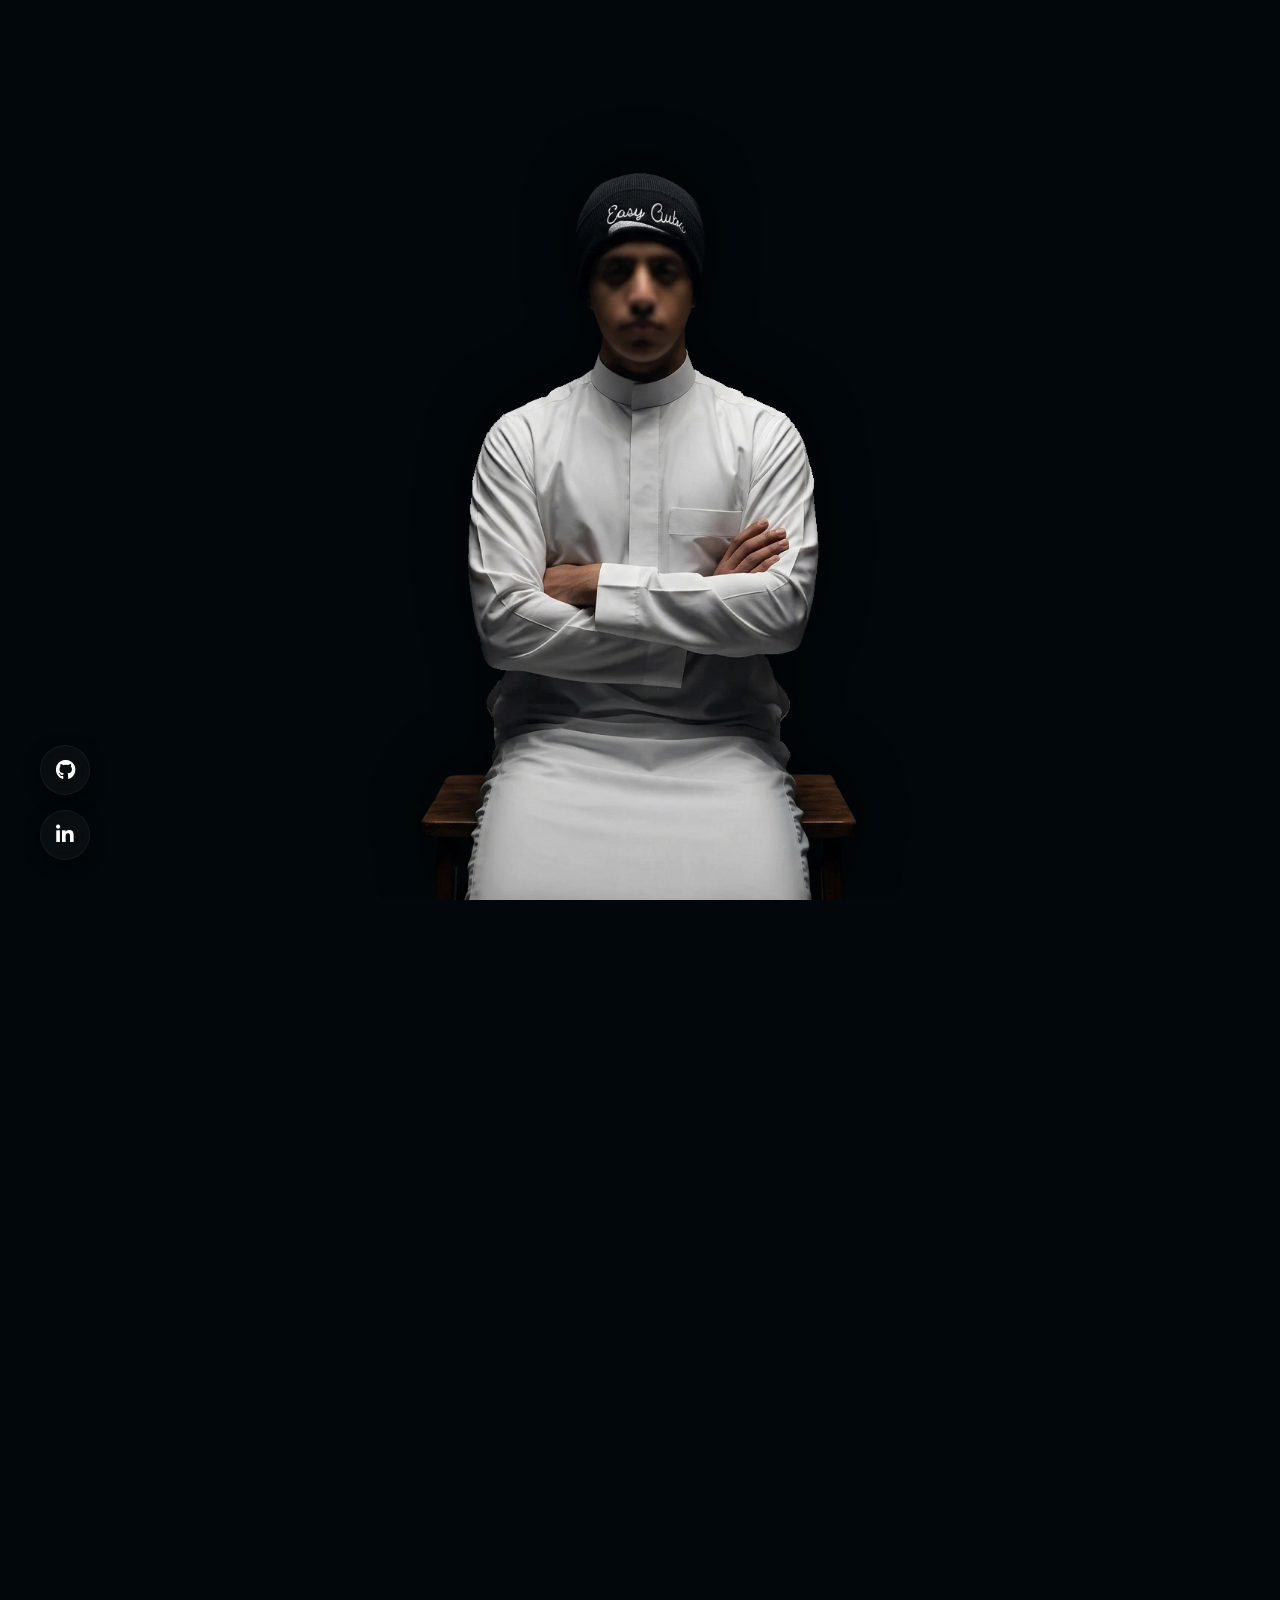
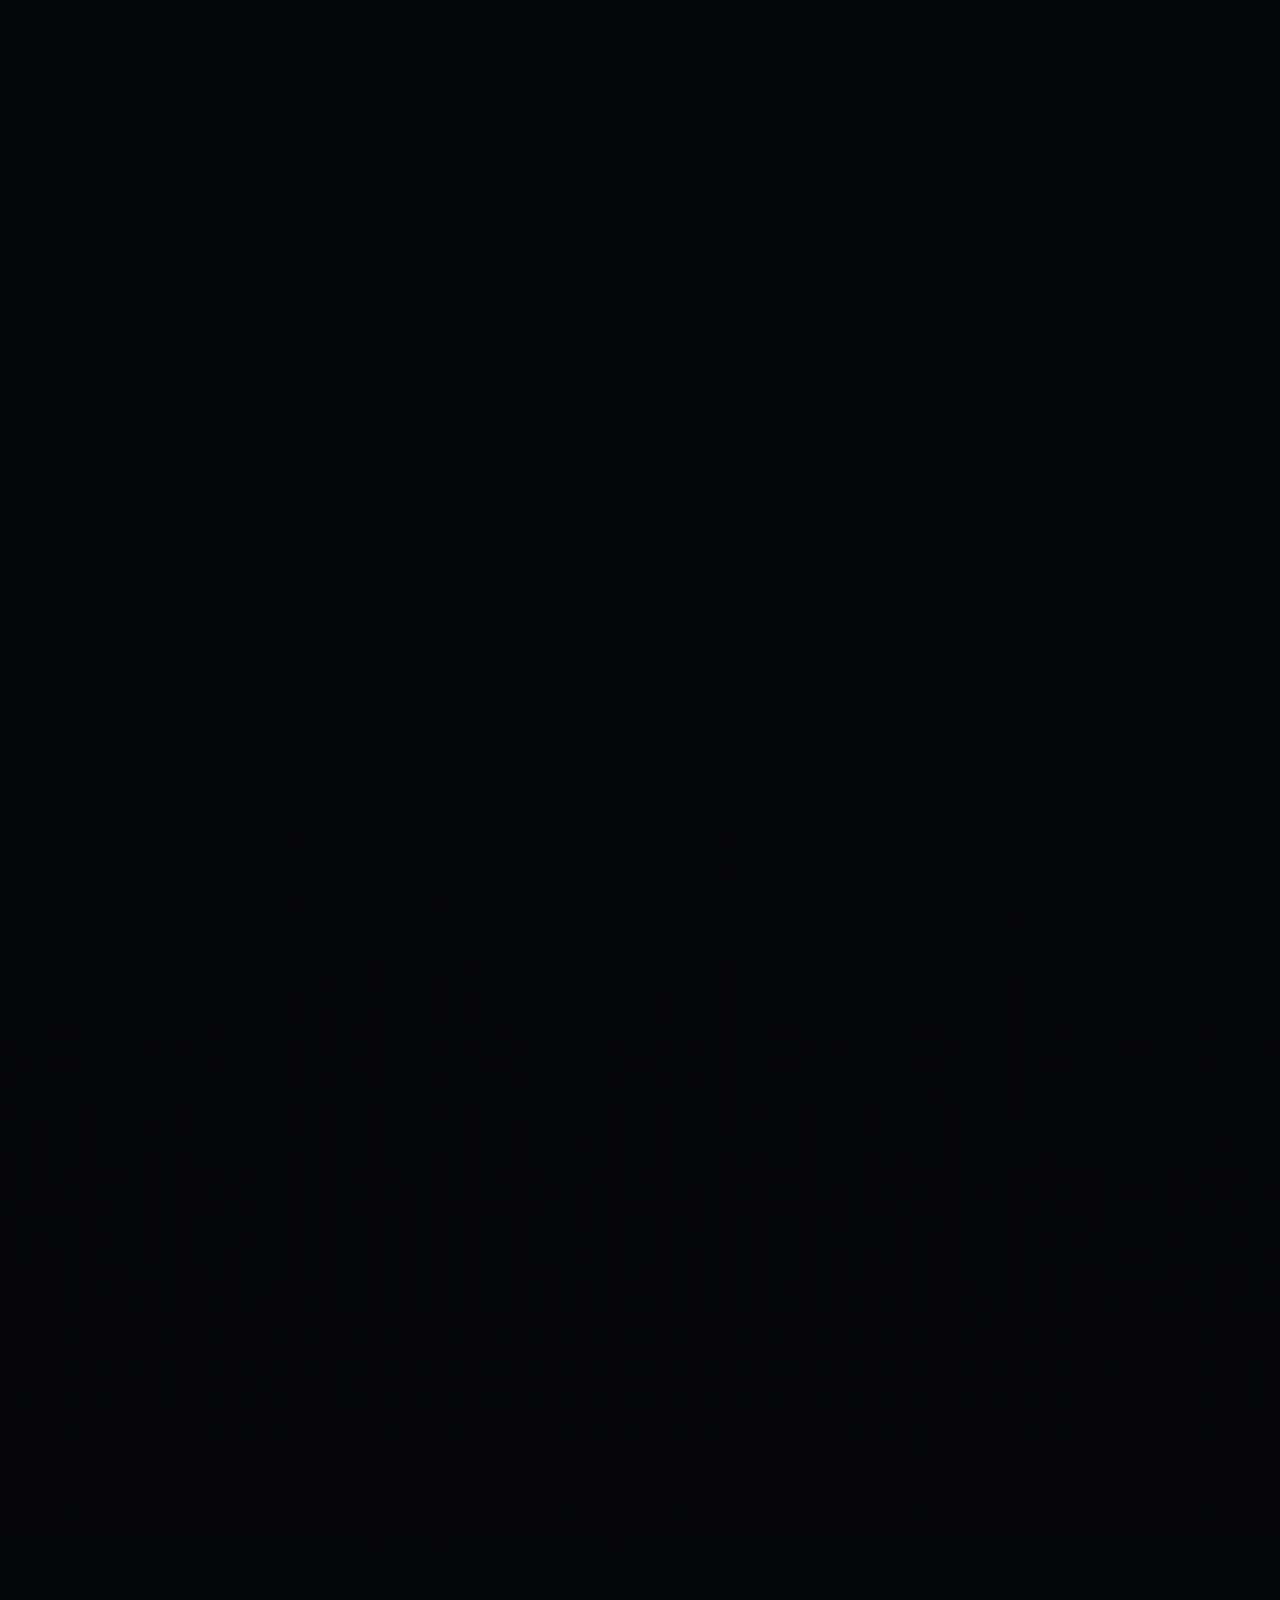
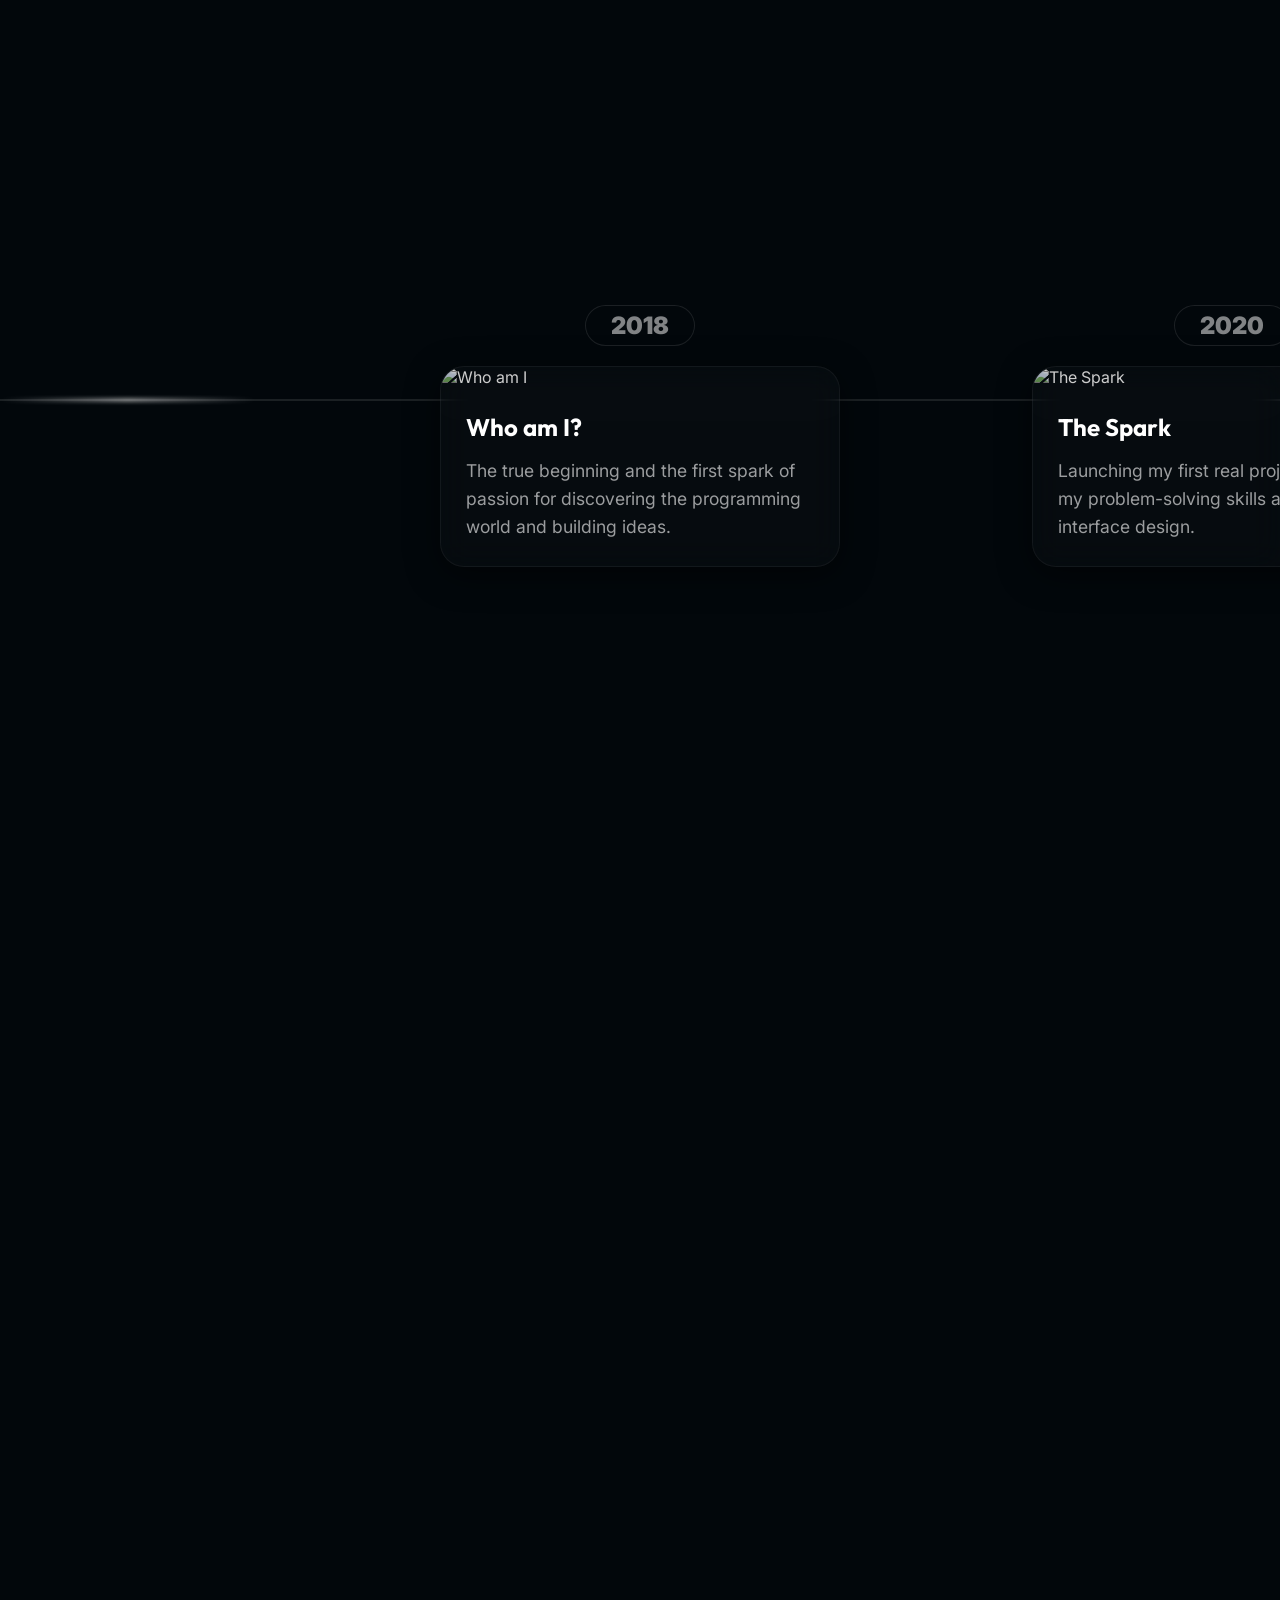
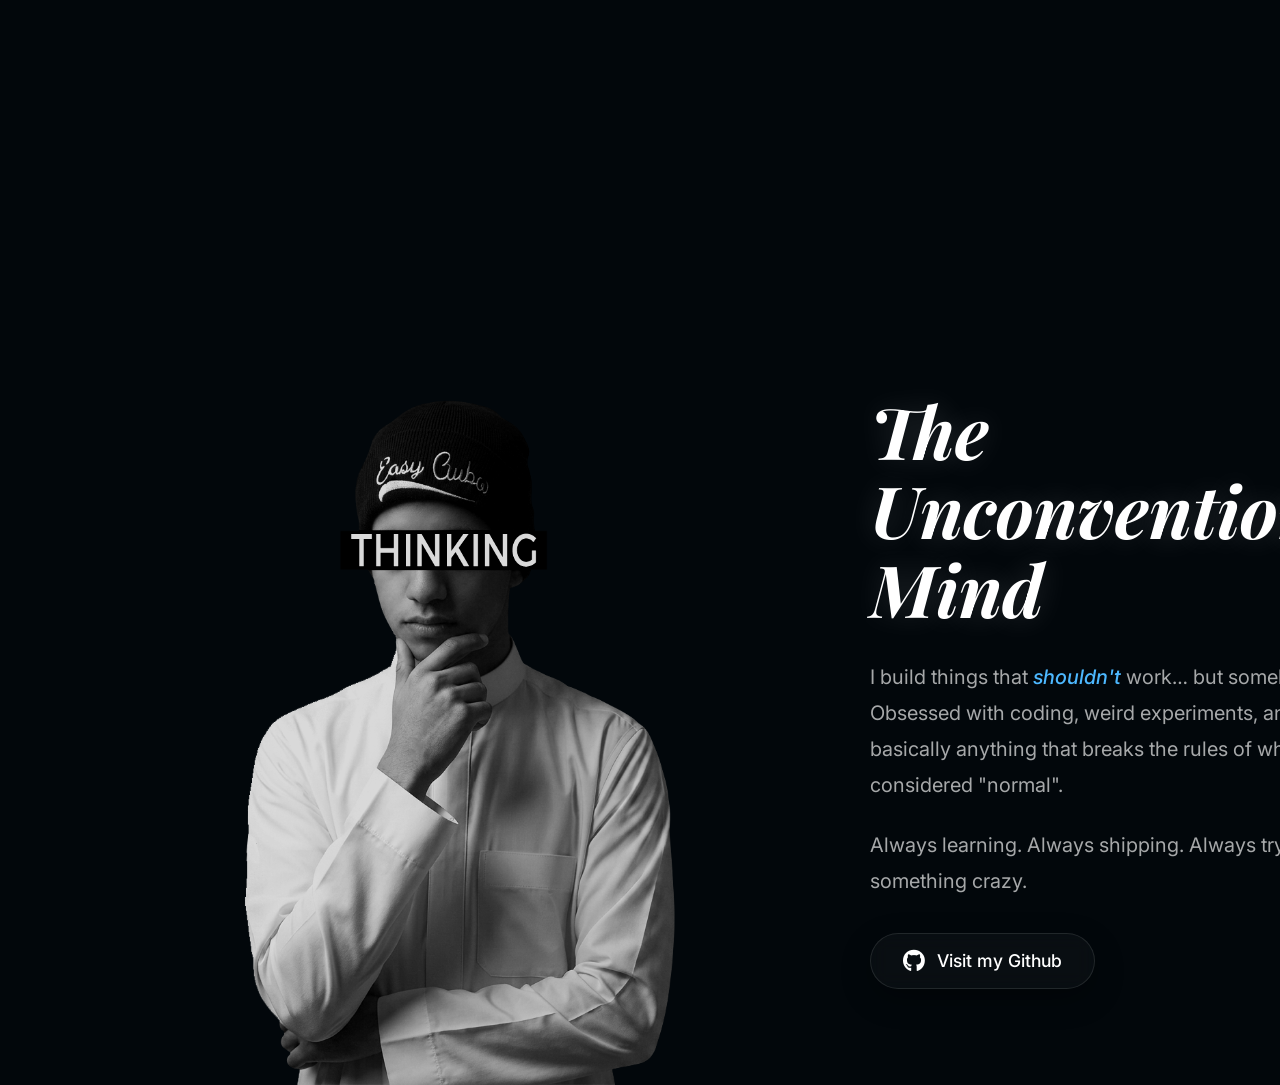
==== commit 8c9a2c1a: "Newww !!" ====
--- a/index.html
+++ b/index.html
@@ -1,25 +1,188 @@
 <!DOCTYPE html>
-<html lang="en">
-  <head>
-    <meta charset="UTF-8" />
-    <meta name="viewport" content="width=device-width, initial-scale=1.0, maximum-scale=1" />
+<html lang="en" dir="ltr">
 
-    <title>Mohammed Motahher - OS Portfolio</title>
-    <meta property="og:title" content="Mohammed Motahher - OS Portfolio" />
-    <meta property="og:description" content="Personal portfolio of Mohammed Motahher, a Windows 11 inspired experience." />
-    <meta property="og:type" content="website" />
-    <meta name="twitter:card" content="summary_large_image" />
-    <meta name="twitter:title" content="Mohammed Motahher - OS Portfolio" />
-    <meta name="twitter:description" content="Personal portfolio of Mohammed Motahher, a Windows 11 inspired experience." />
+<head>
+    <meta charset="UTF-8">
+    <meta name="viewport" content="width=device-width, initial-scale=1.0">
+    <title>Mohammed's Portfolio</title>
+    <link rel="stylesheet" href="style.css">
+    <!-- FontAwesome for Icons -->
+    <link rel="stylesheet" href="https://cdnjs.cloudflare.com/ajax/libs/font-awesome/6.4.0/css/all.min.css">
+</head>
 
-    <link rel="icon" type="image/png" href="https://upload.wikimedia.org/wikipedia/commons/e/e6/Windows_11_logo.svg" />
-    <link rel="preconnect" href="https://fonts.googleapis.com">
-    <link rel="preconnect" href="https://fonts.gstatic.com" crossorigin>
-    <link href="https://fonts.googleapis.com/css2?family=Segoe+UI:wght@400;600;700&family=Outfit:wght@100..900&display=swap" rel="stylesheet">
-    <script type="module" crossorigin src="/assets/index-BTiPlja_.js"></script>
-    <link rel="stylesheet" crossorigin href="/assets/index-BQLm9Z8B.css">
-  </head>
-  <body class="dark">
-    <div id="root"></div>
-  </body>
-</html>
+<body>
+    <!-- Top Scroll Progress Bar -->
+    <div class="scroll-progress-bar" id="scrollBar"></div>
+
+    <!-- Hero Section (Scroll Controlled) -->
+    <section class="hero-scroll-container">
+        <!-- Sticky Wrapper allows pinned content while scrolling -->
+        <div class="sticky-hero">
+            <!-- Social Links: Fixed at bottom left of the section -->
+            <div class="social-links">
+                <a href="https://github.com/mohdmot" target="_blank" class="social-btn" aria-label="GitHub">
+                    <i class="fab fa-github"></i>
+                </a>
+                <a href="https://linkedin.com/in/mohdmot/" target="_blank" class="social-btn" aria-label="LinkedIn">
+                    <i class="fab fa-linkedin-in"></i>
+                </a>
+            </div>
+            <div class="hero-content">
+                <h1 class="hero-text" id="heroText">Hello , I am<br> Mohammed</h1>
+                <!-- We use the image the user uploaded. Make sure to maintain its aspect ratio -->
+                <img src="static/img/me.png" alt="Mohammed" class="hero-img" id="heroImg">
+            </div>
+        </div>
+    </section>
+
+    <!-- Timeline Section -->
+    <section class="timeline-section" id="timeline">
+        <!-- Sticky wrapper for horizontal scrolling -->
+        <div class="timeline-sticky">
+            <div class="timeline-track">
+                <!-- The continuous connecting line -->
+                <div class="timeline-line"></div>
+
+                <!-- Card 1 -->
+                <div class="timeline-item">
+                    <div class="timeline-date">2018</div>
+                    <div class="timeline-content">
+                        <img src="https://images.unsplash.com/photo-1517694712202-14dd9538aa97?q=80&w=600&auto=format&fit=crop"
+                            alt="Who am I">
+                        <div class="timeline-text" style="text-align: left;">
+                            <h3>Who am I?</h3>
+                            <p>The true beginning and the first spark of passion for discovering the programming world
+                                and building ideas.</p>
+                        </div>
+                    </div>
+                </div>
+
+                <!-- Card 2 -->
+                <div class="timeline-item">
+                    <div class="timeline-date">2020</div>
+                    <div class="timeline-content">
+                        <img src="https://images.unsplash.com/photo-1555066931-4365d14bab8c?q=80&w=600&auto=format&fit=crop"
+                            alt="The Spark">
+                        <div class="timeline-text" style="text-align: left;">
+                            <h3>The Spark</h3>
+                            <p>Launching my first real project, leveling up my problem-solving skills and user interface
+                                design.</p>
+                        </div>
+                    </div>
+                </div>
+
+                <!-- Card 3 -->
+                <div class="timeline-item">
+                    <div class="timeline-date">2022</div>
+                    <div class="timeline-content">
+                        <img src="https://images.unsplash.com/photo-1522071820081-009f0129c71c?q=80&w=600&auto=format&fit=crop"
+                            alt="Professional Work">
+                        <div class="timeline-text" style="text-align: left;">
+                            <h3>Professional Environment</h3>
+                            <p>Joining a professional work environment and participating in building massive, highly
+                                impactful applications.</p>
+                        </div>
+                    </div>
+                </div>
+
+                <!-- Card 4 -->
+                <div class="timeline-item">
+                    <div class="timeline-date">2024</div>
+                    <div class="timeline-content">
+                        <img src="https://images.unsplash.com/photo-1498050108023-c5249f4df085?q=80&w=600&auto=format&fit=crop"
+                            alt="Present">
+                        <div class="timeline-text" style="text-align: left;">
+                            <h3>Present & Mastery</h3>
+                            <p>Mastering software architecture and pushing the limits of building complete, professional
+                                applications.</p>
+                        </div>
+                    </div>
+                </div>
+
+            </div>
+        </div>
+    </section>
+
+    <!-- Mindset / Brain Section -->
+    <section class="brain-section" id="brainSection">
+        <div class="brain-sticky">
+            <!-- Symbols Container (Populated dynamically by JS) -->
+            <div class="symbols-container" id="symbolsContainer"></div>
+
+            <!-- Central Brain Image -->
+            <div class="brain-center" id="brainCenter">
+                <model-viewer id="brainModel" src="static/3d/brain.glb" camera-controls="false"
+                    interaction-prompt="none" disable-zoom disable-pan shadow-intensity="0" exposure="1.2"
+                    environment-image="legacy"
+                    style="width: 100%; height: 100%; animation: brainLevitate 6s infinite ease-in-out; pointer-events: none;">
+                </model-viewer>
+            </div>
+
+            <!-- Labels Container (Pops out from the brain) -->
+            <div class="labels-container" id="labelsContainer">
+                <div class="brain-label">
+                    <img src="/static/img/icons/python.png" alt="Python">
+                    <span>AI & Automation in Python</span>
+                </div>
+                <div class="brain-label">
+                    <img src="/static/img/icons/C.png" alt="C">
+                    <span>C Programming</span>
+                </div>
+                <div class="brain-label">
+                    <img src="/static/img/icons/flask.png" alt="Flask">
+                    <span>Backend Skills using Flask</span>
+                </div>
+                <div class="brain-label">
+                    <img src="/static/img/icons/github.png" alt="DevOps">
+                    <span>DevOps & Cloud</span>
+                </div>
+                <div class="brain-label">
+                    <img src="/static/img/icons/html.png" alt="HTML">
+                    <span>Frontend using HTML/CSS</span>
+                </div>
+                <div class="brain-label">
+                    <img src="/static/img/icons/js.png" alt="JS">
+                    <span>JavaScript</span>
+                </div>
+                <div class="brain-label">
+                    <img src="/static/img/icons/arduino.svg" alt="Arduino">
+                    <span>Microcontrollers</span>
+                </div>
+                <div class="brain-label">
+                    <img src="/static/img/icons/php.svg" alt="PHP">
+                    <span>FullStack using PHP</span>
+                </div>
+                <div class="brain-label">
+                    <img src="/static/img/icons/ubuntu.png" alt="Ubuntu">
+                    <span>Linux server management</span>
+                </div>
+            </div>
+        </div>
+    </section>
+
+    <!-- About Section -->
+    <section class="about-section" id="about">
+        <div class="about-container">
+            <div class="about-image-wrapper">
+                <img src="static/img/me2.png" alt="Mohammed Experimental" class="about-img">
+            </div>
+            <h2 class="about-title">The Unconventional<br>Mind</h2>
+            <div class="about-text">
+                <p>I build things that <span class="highlight">shouldn't</span> work… but somehow do. Obsessed with
+                    coding, weird experiments, and basically anything that breaks the rules of what's considered
+                    "normal".</p>
+                <p>Always learning. Always shipping. Always trying something crazy.</p>
+                <a href="https://github.com/mohdmot" target="_blank" class="github-cta-btn">
+                    <i class="fab fa-github"></i> Visit my Github
+                </a>
+            </div>
+        </div>
+    </section>
+
+    <!-- Scripts -->
+    <script src="https://unpkg.com/lenis@1.1.2/dist/lenis.min.js"></script>
+    <script type="module" src="https://ajax.googleapis.com/ajax/libs/model-viewer/4.0.0/model-viewer.min.js"></script>
+    <script src="script.js"></script>
+</body>
+
+</html>
--- a/style.css
+++ b/style.css
@@ -0,0 +1,617 @@
+@import url('https://fonts.googleapis.com/css2?family=Outfit:wght@300;500;700;900&family=Inter:wght@300;400;500&display=swap');
+@import url('https://fonts.googleapis.com/css2?family=Playfair+Display:ital,wght@0,400..900;1,400..900&display=swap');
+
+/* Reset and Base Styles */
+* {
+    margin: 0;
+    padding: 0;
+    box-sizing: border-box;
+}
+
+body {
+    background: linear-gradient(to bottom, #02070b, #05080d);
+    color: #ffffff;
+    font-family: 'Inter', sans-serif;
+    overflow-x: hidden;
+    scroll-behavior: smooth;
+}
+
+h1, h2, h3, h4, h5, h6 {
+    font-family: 'Outfit', sans-serif;
+}
+
+/* ==================================
+   Scroll Progress Bar
+   ================================== */
+.scroll-progress-bar {
+    position: fixed;
+    top: 0;
+    left: 0;
+    height: 4px;
+    width: 0%;
+    background: linear-gradient(90deg, #4db8ff, #ffffff);
+    z-index: 9999;
+    box-shadow: 0 0 10px rgba(255, 255, 255, 0.5);
+    border-radius: 0 2px 2px 0;
+    will-change: width;
+}
+
+/* ==================================
+   Social Links (Fixed Bottom Left)
+   ================================== */
+.social-links {
+    position: absolute;
+    bottom: 40px;
+    left: 40px;
+    display: flex;
+    flex-direction: column;
+    gap: 15px;
+    z-index: 100;
+}
+
+.social-btn {
+    width: 50px;
+    height: 50px;
+    border-radius: 50%;
+    /* Glassmorphism effect */
+    background: rgba(255, 255, 255, 0.03);
+    backdrop-filter: blur(10px);
+    border: 1px solid rgba(255, 255, 255, 0.05);
+    color: #fff;
+    display: flex;
+    justify-content: center;
+    align-items: center;
+    text-decoration: none;
+    font-size: 20px;
+    transition: all 0.3s cubic-bezier(0.175, 0.885, 0.32, 1.275);
+    box-shadow: 0 4px 15px rgba(0, 0, 0, 0.5);
+    cursor: pointer;
+}
+
+.social-btn:hover {
+    background: rgba(255, 255, 255, 0.1);
+    color: #4db8ff; /* Beautiful accent color matching dark theme */
+    transform: translateY(-5px) scale(1.05);
+    box-shadow: 0 10px 25px rgba(77, 184, 255, 0.2);
+    border-color: rgba(77, 184, 255, 0.3);
+}
+
+/* ==================================
+   Hero Section
+   ================================== */
+   
+/* Controller container for the scroll height */
+.hero-scroll-container {
+    height: 350vh; /* Giving enough scroll area for the animation + freeze frame */
+    position: relative;
+    width: 100%;
+}
+
+/* The portion that stays pinned to the screen */
+.sticky-hero {
+    position: sticky;
+    top: 0;
+    height: 100vh;
+    width: 100%;
+    overflow: hidden;
+}
+
+.hero-content {
+    position: relative;
+    width: 100%;
+    height: 100%;
+    display: flex;
+    flex-direction: column;
+    justify-content: flex-end; /* Pin the image to the bottom */
+    align-items: center;
+}
+
+/* Centered user image */
+.hero-img {
+    position: relative;
+    z-index: 10;
+    max-height: 85vh; /* Fits comfortably on screen */
+    max-width: 90vw;
+    object-fit: contain;
+    /* Soft shadow to separate from background and text glow */
+    filter: drop-shadow(0 -10px 25px rgba(0,0,0,0.5));
+}
+
+/* Glowing text behind the user */
+.hero-text {
+    position: absolute;
+    z-index: 5; /* Behind the image */
+    text-align: center;
+    bottom: 30%; /* Starting position slightly below center */
+    width: 100%;
+    padding: 0 20px;
+    
+    font-size: clamp(3rem, 10vw, 8rem);
+    font-weight: 900;
+    letter-spacing: -2px;
+    line-height: 1.1;
+    
+    /* Animation initial states (handled by JS) */
+    opacity: 0;
+    transform: translateY(10vh) scale(0.9);
+    filter: blur(10px); /* Start slightly blurred */
+    
+    /* Creating a glassy gradient text effect */
+    background: linear-gradient(180deg, #ffffff 0%, rgba(255,255,255,0.5) 100%);
+    -webkit-background-clip: text;
+    -webkit-text-fill-color: transparent;
+    background-clip: text;
+}
+
+/* ==================================
+   Timeline Section
+   ================================== */
+.timeline-section {
+    height: 400vh; /* scrollable distance for horizontal track */
+    position: relative;
+    background: #02070b;
+    z-index: 20;
+}
+
+.timeline-sticky {
+    position: sticky;
+    top: 0;
+    height: 100vh;
+    width: 100%;
+    overflow: hidden;
+    display: flex;
+    align-items: center;
+}
+
+.timeline-title {
+    position: absolute;
+    top: 5vh;
+    left: 50%;
+    transform: translateX(-50%);
+    font-size: clamp(2rem, 5vw, 4rem);
+    background: linear-gradient(90deg, #4db8ff, #b377ff);
+    -webkit-background-clip: text;
+    -webkit-text-fill-color: transparent;
+    background-clip: text;
+    z-index: 10;
+    letter-spacing: 2px;
+}
+
+.timeline-track {
+    --card-width: min(400px, 80vw);
+    display: flex;
+    align-items: center;
+    gap: 15vw; /* space between cards */
+    padding: 0 calc(50vw - (var(--card-width) / 2)); /* precise padding logic */
+    will-change: transform;
+    height: 100%;
+    position: relative;
+}
+
+/* The horizontal line */
+.timeline-line {
+    position: absolute;
+    top: 50%;
+    left: 0;
+    width: 100%;
+    height: 2px;
+    background: rgba(255, 255, 255, 0.1);
+    transform: translateY(-50%);
+    z-index: 0;
+}
+
+.timeline-line::after {
+    content: '';
+    position: absolute;
+    top: 0;
+    left: 0;
+    height: 100%;
+    width: 20vw;
+    background: linear-gradient(90deg, transparent, #ffffff, transparent);
+    animation: slideLine 3s infinite linear;
+    filter: blur(2px);
+}
+
+@keyframes slideLine {
+    0% { left: -20vw; }
+    100% { left: 100%; }
+}
+
+.timeline-item {
+    position: relative;
+    z-index: 1;
+    width: var(--card-width);
+    display: flex;
+    flex-direction: column;
+    align-items: center;
+    gap: 20px;
+    transition: transform 0.1s ease-out, opacity 0.1s ease-out;
+}
+
+@media (min-width: 769px) {
+    .timeline-item {
+        margin-top: 8vh; /* Push items down on desktop to ensure spacing from title */
+    }
+}
+
+.timeline-date {
+    font-size: 1.5rem;
+    font-weight: 900;
+    color: rgba(255, 255, 255, 0.5);
+    background: #02070b;
+    padding: 5px 25px;
+    border-radius: 30px;
+    border: 1px solid rgba(255, 255, 255, 0.1);
+    transition: all 0.2s ease-out;
+}
+
+.timeline-content {
+    background: rgba(255, 255, 255, 0.02);
+    backdrop-filter: blur(15px);
+    border: 1px solid rgba(255, 255, 255, 0.05);
+    border-radius: 24px;
+    overflow: hidden;
+    width: 100%;
+    box-shadow: 0 8px 32px rgba(0, 0, 0, 0.5);
+    transition: box-shadow 0.1s ease-out;
+}
+
+.timeline-content img {
+    width: 100%;
+    height: 220px;
+    object-fit: cover;
+    filter: grayscale(40%) brightness(0.8);
+    transition: 0.4s ease;
+}
+
+.timeline-item:hover .timeline-content img {
+    filter: grayscale(0%) brightness(1.1);
+}
+
+.timeline-text {
+    padding: 25px;
+    text-align: right;
+}
+
+.timeline-text h3 {
+    font-size: 1.5rem;
+    color: #fff;
+    margin-bottom: 15px;
+}
+
+.timeline-text p {
+    color: rgba(255, 255, 255, 0.6);
+    line-height: 1.6;
+    font-size: 1.1rem;
+}
+
+/* Removed timeline-spacer as it is no longer needed */
+
+/* ==================================
+   Brain / Mindset Section
+   ================================== */
+.brain-section {
+    position: relative;
+    height: 700vh; /* Giving plenty of scroll space for slow, cinematic animations */
+    background: #02070b;
+    z-index: 30;
+}
+
+.brain-sticky {
+    position: sticky;
+    top: 0;
+    height: 100vh;
+    width: 100%;
+    overflow: hidden;
+    display: flex;
+    justify-content: center;
+    align-items: center;
+}
+
+.brain-title {
+    position: absolute;
+    top: 5vh;
+    left: 50%;
+    transform: translateX(-50%);
+    font-size: clamp(2rem, 5vw, 4rem);
+    background: linear-gradient(90deg, #4db8ff, #ffffff);
+    -webkit-background-clip: text;
+    -webkit-text-fill-color: transparent;
+    background-clip: text;
+    z-index: 50;
+    letter-spacing: 2px;
+}
+
+.symbols-container {
+    position: absolute;
+    width: 100%;
+    height: 100%;
+    top: 0;
+    left: 0;
+    pointer-events: none;
+    z-index: 10;
+}
+
+.brain-symbol-wrapper {
+    position: absolute;
+    top: 50%;
+    left: 50%;
+    will-change: transform, opacity;
+    z-index: 10;
+}
+
+@keyframes floatSymbol {
+    0% { transform: translateY(0px) rotate(0deg); }
+    50% { transform: translateY(-20px) rotate(15deg); }
+    100% { transform: translateY(0px) rotate(0deg); }
+}
+
+.brain-symbol {
+    display: block;
+    font-size: 2.5rem;
+    color: rgba(255, 255, 255, 0.15);
+    animation: floatSymbol 4s infinite ease-in-out;
+    filter: drop-shadow(0 0 10px transparent);
+}
+
+.brain-center {
+    position: absolute;
+    z-index: 20;
+    width: clamp(250px, 40vw, 400px);
+    height: clamp(250px, 40vw, 400px);
+    display: flex;
+    justify-content: center;
+    align-items: center;
+    opacity: 0;
+    transform: scale(0.5);
+    border-radius: 50%;
+    will-change: transform, opacity, filter, box-shadow;
+}
+
+@keyframes brainLevitate {
+    0% { transform: translateY(0px) scale(1); }
+    50% { transform: translateY(-15px) scale(1.02); }
+    100% { transform: translateY(0px) scale(1); }
+}
+
+.brain-img {
+    width: 100%;
+    height: 100%;
+    object-fit: contain;
+    filter: drop-shadow(0 0 25px rgba(255, 255, 255, 0.2));
+    animation: brainLevitate 6s infinite ease-in-out;
+}
+
+.labels-container {
+    position: absolute;
+    width: 100%;
+    height: 100%;
+    top: 0;
+    left: 0;
+    pointer-events: none;
+    z-index: 25;
+}
+
+.brain-label {
+    position: absolute;
+    top: 50%;
+    left: 50%;
+    transform: translate(-50%, -50%) scale(0);
+    opacity: 0;
+    display: flex;
+    align-items: center;
+    gap: 12px;
+    background: rgba(2, 7, 11, 0.8);
+    backdrop-filter: blur(10px);
+    border: 1px solid rgba(255, 255, 255, 0.1);
+    padding: 10px 20px;
+    border-radius: 50px;
+    box-shadow: 0 5px 20px rgba(0,0,0,0.5);
+    white-space: nowrap;
+    max-width: 90vw;
+    will-change: transform, opacity;
+}
+
+.label-line {
+    position: absolute;
+    top: 50%;
+    left: 50%;
+    height: 1.5px;
+    background: linear-gradient(90deg, transparent, rgba(255, 255, 255, 0.6));
+    transform-origin: left center;
+    z-index: -1;
+}
+
+.label-line::after {
+    content: '';
+    position: absolute;
+    right: -2px;
+    top: 50%;
+    transform: translateY(-50%);
+    width: 5px;
+    height: 5px;
+    background: #fff;
+    border-radius: 50%;
+    box-shadow: 0 0 8px #4db8ff, 0 0 15px #fff;
+}
+
+.brain-label img {
+    width: 24px;
+    height: 24px;
+    object-fit: contain;
+}
+
+.brain-label span {
+    color: #fff;
+    font-family: 'Inter', sans-serif;
+    font-weight: 500;
+    font-size: 1rem;
+    letter-spacing: 0.5px;
+}
+
+/* ==================================
+   Responsive Tweaks
+   ================================== */
+@media (max-width: 768px) {
+    .social-links {
+        left: 20px;
+        bottom: 20px;
+        gap: 10px;
+    }
+    
+    .social-btn {
+        width: 45px;
+        height: 45px;
+        font-size: 18px;
+    }
+
+    /* Make image essentially double sized visually per user request */
+    .hero-img {
+        transform: scale(2);
+        transform-origin: bottom center;
+    }
+}
+
+/* ==================================
+   About / Unconventional Section
+   ================================== */
+.about-section {
+    position: relative;
+    padding: 15vh 20px 0 20px; /* Removed bottom padding */
+    background: #02070b;
+    z-index: 40;
+    display: flex;
+    justify-content: center;
+}
+
+.about-container {
+    max-width: 1100px;
+    width: 100%;
+    display: grid;
+    grid-template-columns: 1fr 1fr;
+    grid-template-areas:
+        "image title"
+        "image text";
+    gap: 20px 80px;
+    align-items: center;
+}
+
+.about-image-wrapper {
+    grid-area: image;
+    display: flex;
+    justify-content: center;
+    align-self: end; /* Anchor to bottom */
+}
+
+.about-img {
+    width: auto;
+    max-width: 700px;
+    height: auto;
+    max-height: 85vh; /* Very large to look like he's standing in the room */
+    display: block;
+    filter: grayscale(100%) contrast(1.1) brightness(0.85);
+    transition: filter 0.5s ease, transform 0.5s ease;
+    /* Removed box, radius, and background shadows */
+}
+
+.about-img:hover {
+    filter: grayscale(60%) contrast(1.15) brightness(1);
+    transform: translateY(-5px);
+}
+
+.about-title {
+    grid-area: title;
+    font-family: 'Playfair Display', serif;
+    font-size: clamp(3rem, 6vw, 4.5rem);
+    font-style: italic;
+    color: #ffffff;
+    line-height: 1.1;
+    align-self: end;
+    /* Clean white subtitle glow */
+    text-shadow: 0 0 30px rgba(255, 255, 255, 0.15);
+}
+
+.about-text {
+    grid-area: text;
+    align-self: start;
+    padding-top: 10px;
+    padding-bottom: 10vh; /* Keep text centered while image touches the floor */
+}
+
+.about-text p {
+    font-family: 'Inter', sans-serif;
+    font-size: 1.25rem;
+    line-height: 1.8;
+    color: rgba(255, 255, 255, 0.65);
+    margin-bottom: 24px;
+}
+
+.about-text .highlight {
+    color: #4db8ff;
+    font-style: italic;
+    font-weight: 500;
+}
+
+.github-cta-btn {
+    display: inline-flex;
+    align-items: center;
+    gap: 12px;
+    padding: 16px 32px;
+    background: rgba(255, 255, 255, 0.03);
+    border: 1px solid rgba(255, 255, 255, 0.1);
+    border-radius: 100px;
+    color: #fff;
+    font-size: 1.1rem;
+    font-weight: 500;
+    text-decoration: none;
+    transition: all 0.4s cubic-bezier(0.175, 0.885, 0.32, 1.275);
+    backdrop-filter: blur(10px);
+    margin-top: 10px;
+    box-shadow: 0 10px 30px rgba(0, 0, 0, 0.3);
+}
+
+.github-cta-btn i {
+    font-size: 1.4rem;
+    transition: transform 0.4s ease;
+}
+
+.github-cta-btn:hover {
+    background: rgba(255, 255, 255, 0.1);
+    border-color: #4db8ff;
+    color: #4db8ff;
+    transform: translateY(-5px) scale(1.02);
+    box-shadow: 0 15px 40px rgba(77, 184, 255, 0.2);
+}
+
+.github-cta-btn:hover i {
+    transform: rotate(12deg) scale(1.2);
+}
+
+@media (max-width: 768px) {
+    .about-container {
+        grid-template-columns: 1fr;
+        grid-template-areas:
+            "title"
+            "image"
+            "text";
+        gap: 35px;
+        text-align: center;
+    }
+    
+    .about-title {
+        align-self: center;
+        font-size: 2.8rem;
+    }
+
+    .about-img {
+        max-width: 85vw;
+    }
+
+    .about-text {
+        text-align: left;
+    }
+    
+    .about-text p {
+        font-size: 1.15rem;
+    }
+}
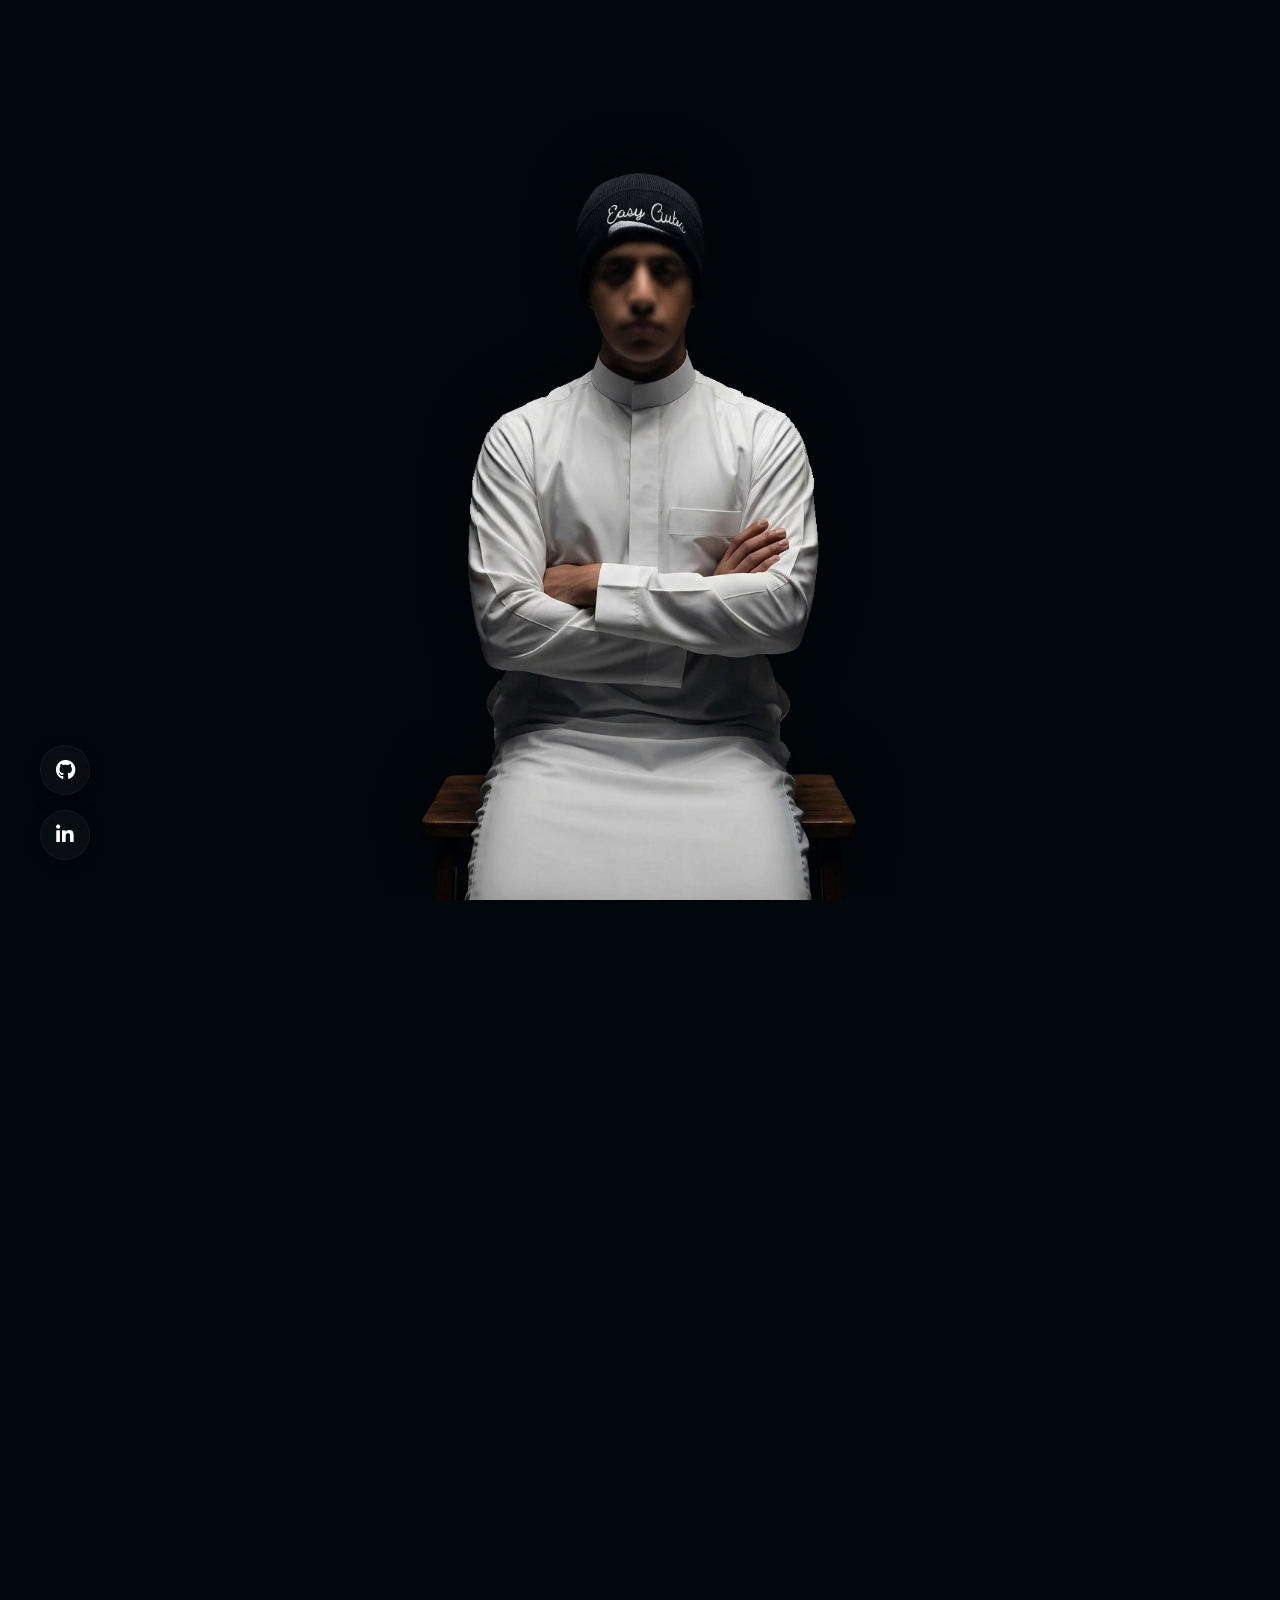
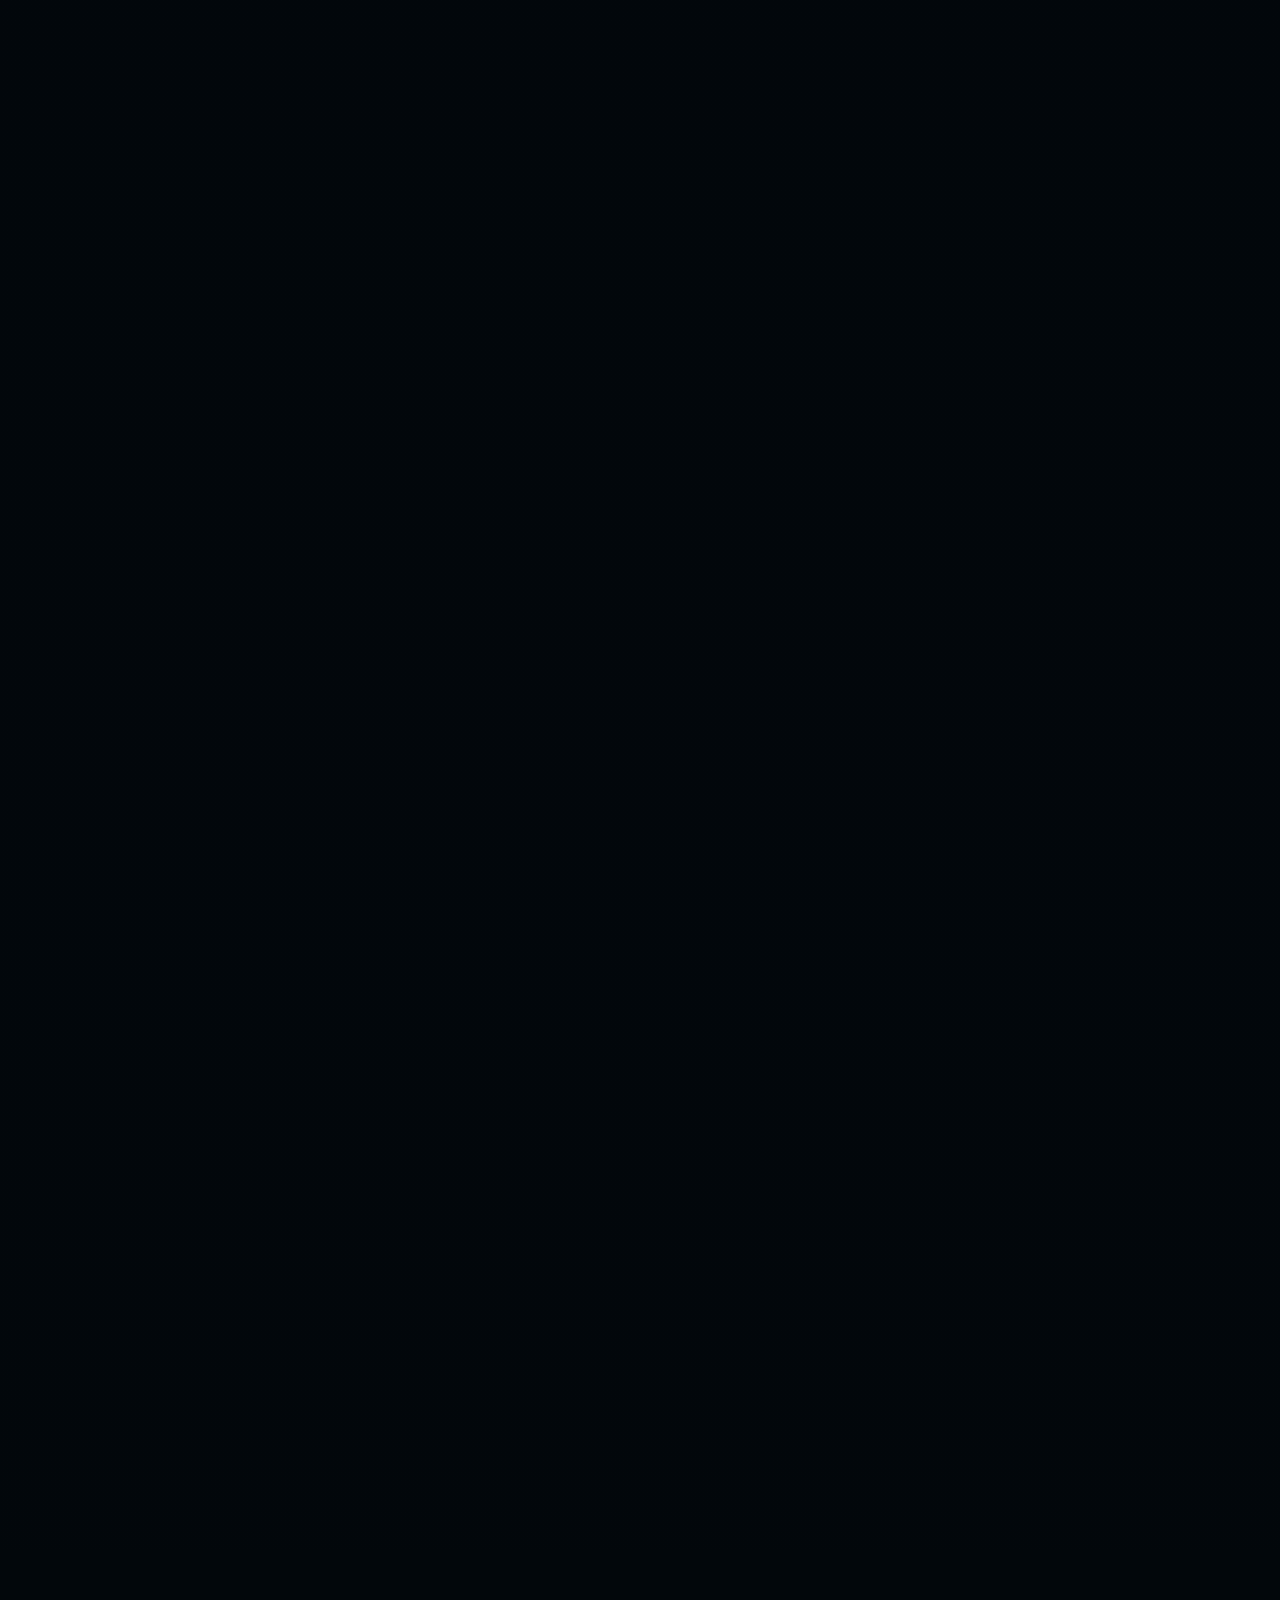
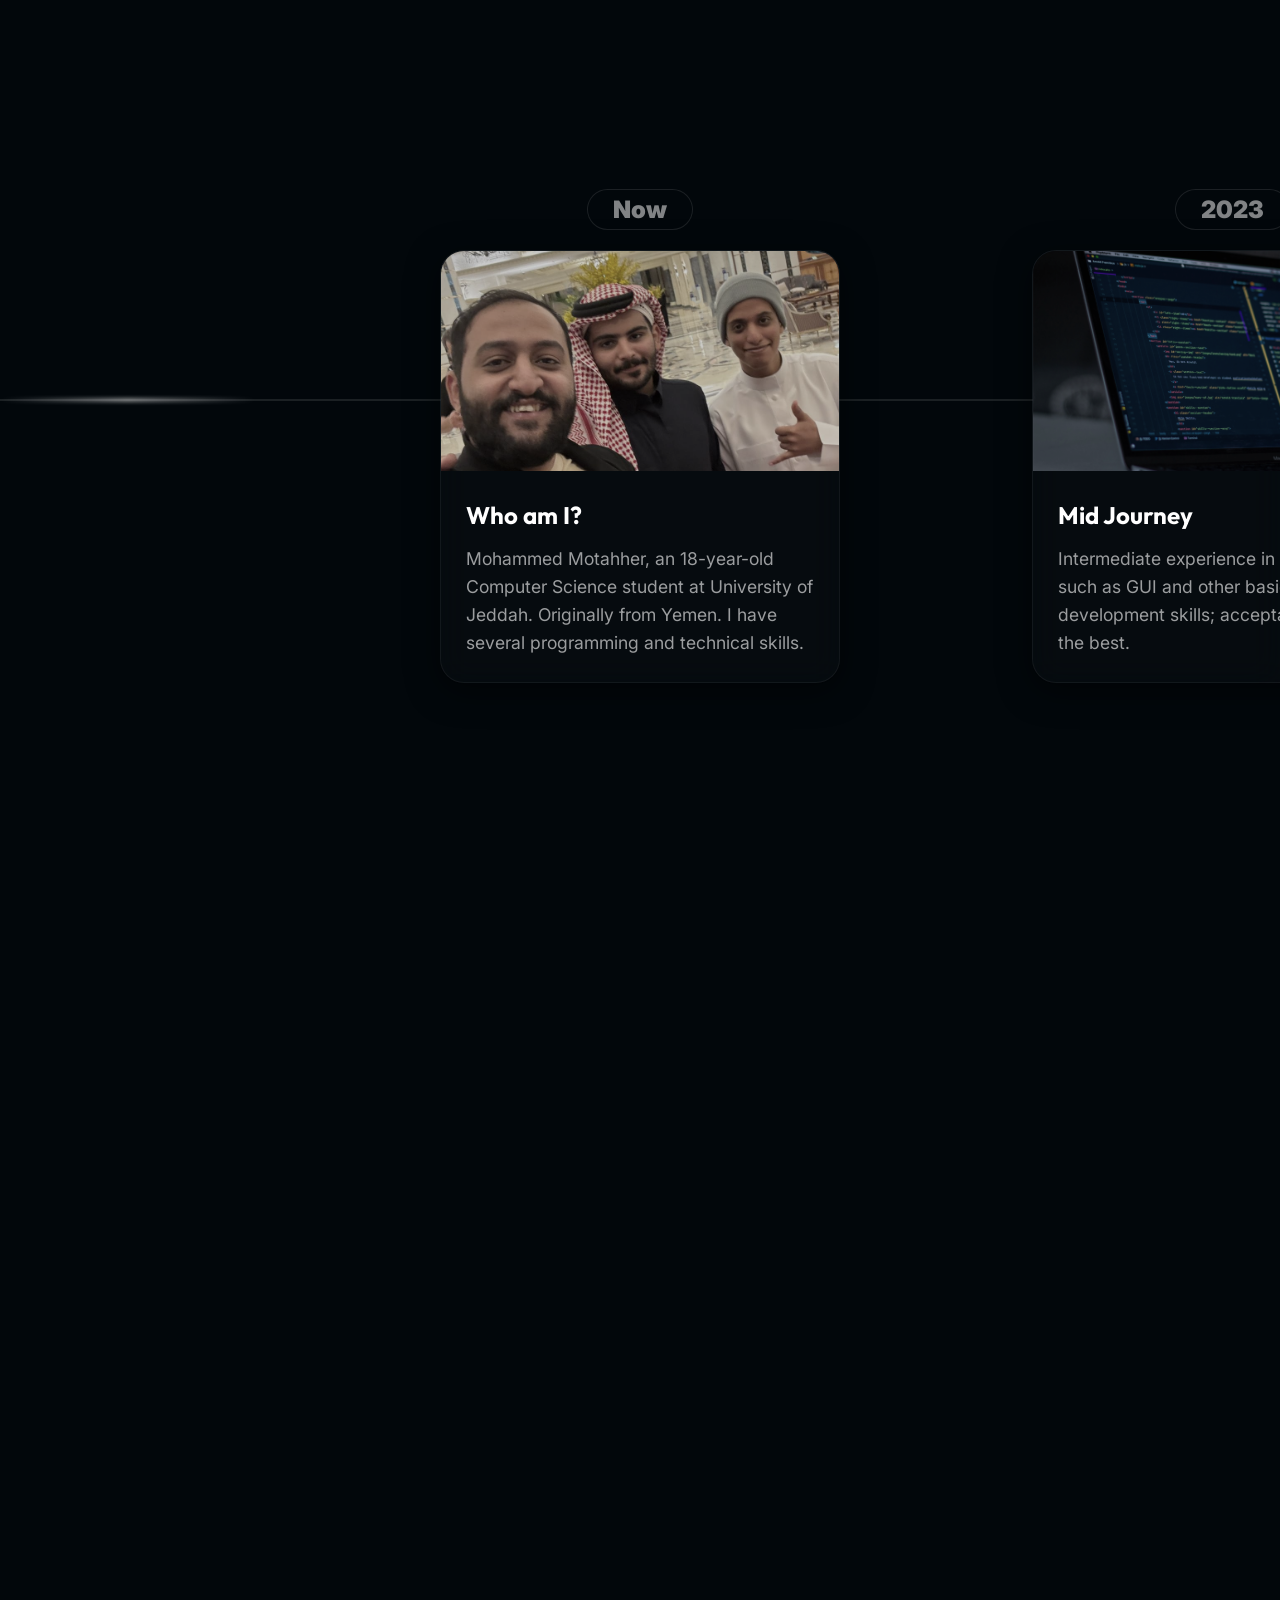
==== commit 68feac13: "Edit" ====
--- a/index.html
+++ b/index.html
@@ -45,56 +45,76 @@
 
                 <!-- Card 1 -->
                 <div class="timeline-item">
-                    <div class="timeline-date">2018</div>
-                    <div class="timeline-content">
-                        <img src="https://images.unsplash.com/photo-1517694712202-14dd9538aa97?q=80&w=600&auto=format&fit=crop"
-                            alt="Who am I">
+                    <div class="timeline-date">Now</div>
+                    <div class="timeline-content">
+                        <img src="/static/img/now.png" alt="Now">
                         <div class="timeline-text" style="text-align: left;">
                             <h3>Who am I?</h3>
-                            <p>The true beginning and the first spark of passion for discovering the programming world
-                                and building ideas.</p>
+                            <p>Mohammed Motahher, an 18-year-old Computer Science student at University of Jeddah.
+                                Originally from Yemen. I have several programming and technical skills.</p>
                         </div>
                     </div>
                 </div>
 
                 <!-- Card 2 -->
                 <div class="timeline-item">
-                    <div class="timeline-date">2020</div>
-                    <div class="timeline-content">
-                        <img src="https://images.unsplash.com/photo-1555066931-4365d14bab8c?q=80&w=600&auto=format&fit=crop"
-                            alt="The Spark">
-                        <div class="timeline-text" style="text-align: left;">
-                            <h3>The Spark</h3>
-                            <p>Launching my first real project, leveling up my problem-solving skills and user interface
-                                design.</p>
+                    <div class="timeline-date">2023</div>
+                    <div class="timeline-content">
+                        <img src="static/img/2023.png" alt="2023">
+                        <div class="timeline-text" style="text-align: left;">
+                            <h3>Mid Journey</h3>
+                            <p>Intermediate experience in good skills such as GUI and other basic web development
+                                skills; acceptable, but not the best.</p>
                         </div>
                     </div>
                 </div>
 
                 <!-- Card 3 -->
                 <div class="timeline-item">
-                    <div class="timeline-date">2022</div>
-                    <div class="timeline-content">
-                        <img src="https://images.unsplash.com/photo-1522071820081-009f0129c71c?q=80&w=600&auto=format&fit=crop"
-                            alt="Professional Work">
-                        <div class="timeline-text" style="text-align: left;">
-                            <h3>Professional Environment</h3>
-                            <p>Joining a professional work environment and participating in building massive, highly
-                                impactful applications.</p>
+                    <div class="timeline-date">2021</div>
+                    <div class="timeline-content">
+                        <img src="/static/img/2021.png" alt="2021">
+                        <div class="timeline-text" style="text-align: left;">
+                            <h3>Beginning of The Journey</h3>
+                            <p>This is where it all began. I was learning Python, starting my journey on GitHub and
+                                creating simple projects here and there.</p>
                         </div>
                     </div>
                 </div>
 
                 <!-- Card 4 -->
                 <div class="timeline-item">
-                    <div class="timeline-date">2024</div>
-                    <div class="timeline-content">
-                        <img src="https://images.unsplash.com/photo-1498050108023-c5249f4df085?q=80&w=600&auto=format&fit=crop"
-                            alt="Present">
-                        <div class="timeline-text" style="text-align: left;">
-                            <h3>Present & Mastery</h3>
-                            <p>Mastering software architecture and pushing the limits of building complete, professional
-                                applications.</p>
+                    <div class="timeline-date">2012</div>
+                    <div class="timeline-content">
+                        <img src="/static/img/2012.png" alt="2012">
+                        <div class="timeline-text" style="text-align: left;">
+                            <h3>First Computer</h3>
+                            <p>I don't know why I'm writing this here, but this is a major turning point and the
+                                beginning of my love for technology.</p>
+                        </div>
+                    </div>
+                </div>
+
+                <!-- Card 4 -->
+                <div class="timeline-item">
+                    <div class="timeline-date">2007</div>
+                    <div class="timeline-content">
+                        <img src="/static/img/2007.png" alt="2007">
+                        <div class="timeline-text" style="text-align: left;">
+                            <h3>The Begin of Greatness</h3>
+                            <p>I was born on August 8, 2007, a special day on this planet.</p>
+                        </div>
+                    </div>
+                </div>
+
+                <!-- Card 4 -->
+                <div class="timeline-item">
+                    <div class="timeline-date">13.8B Years Ago</div>
+                    <div class="timeline-content">
+                        <img src="/static/img/13.8b.png" alt="13.8B Years Ago">
+                        <div class="timeline-text" style="text-align: left;">
+                            <h3>The Beginning of The Universe</h3>
+                            <p>God created the universe; I wasn't there, but my atoms were 😎.</p>
                         </div>
                     </div>
                 </div>
@@ -166,7 +186,7 @@
             <div class="about-image-wrapper">
                 <img src="static/img/me2.png" alt="Mohammed Experimental" class="about-img">
             </div>
-            <h2 class="about-title">The Unconventional<br>Mind</h2>
+            <h2 class="about-title">The Unusual Ideas</h2>
             <div class="about-text">
                 <p>I build things that <span class="highlight">shouldn't</span> work… but somehow do. Obsessed with
                     coding, weird experiments, and basically anything that breaks the rules of what's considered
--- a/style.css
+++ b/style.css
@@ -147,7 +147,7 @@
    Timeline Section
    ================================== */
 .timeline-section {
-    height: 400vh; /* scrollable distance for horizontal track */
+    height: 1500vh; /* Extremely long distance to make horizontal scroll feel very slow */
     position: relative;
     background: #02070b;
     z-index: 20;
@@ -292,7 +292,7 @@
    ================================== */
 .brain-section {
     position: relative;
-    height: 700vh; /* Giving plenty of scroll space for slow, cinematic animations */
+    height: 3000vh; /* Massive scroll distance for the brain section to ensure labels appear very slowly */
     background: #02070b;
     z-index: 30;
 }
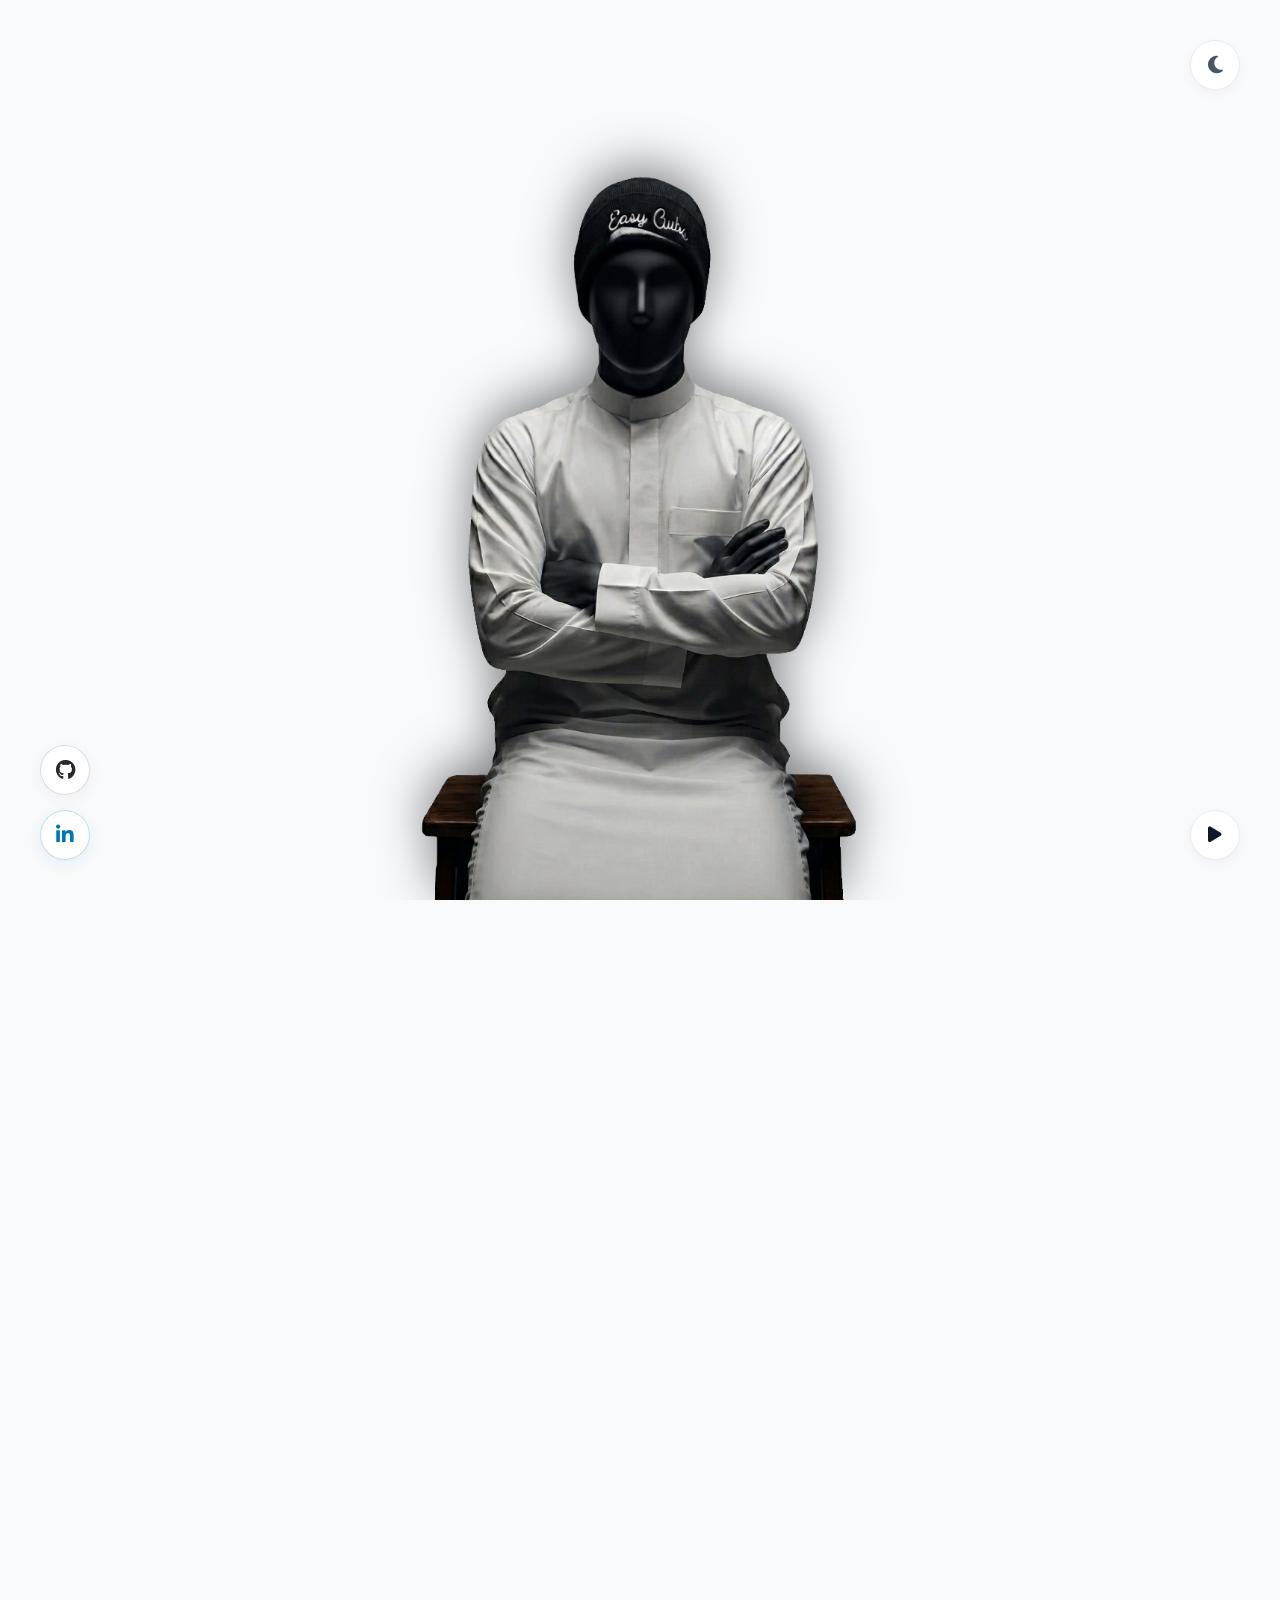
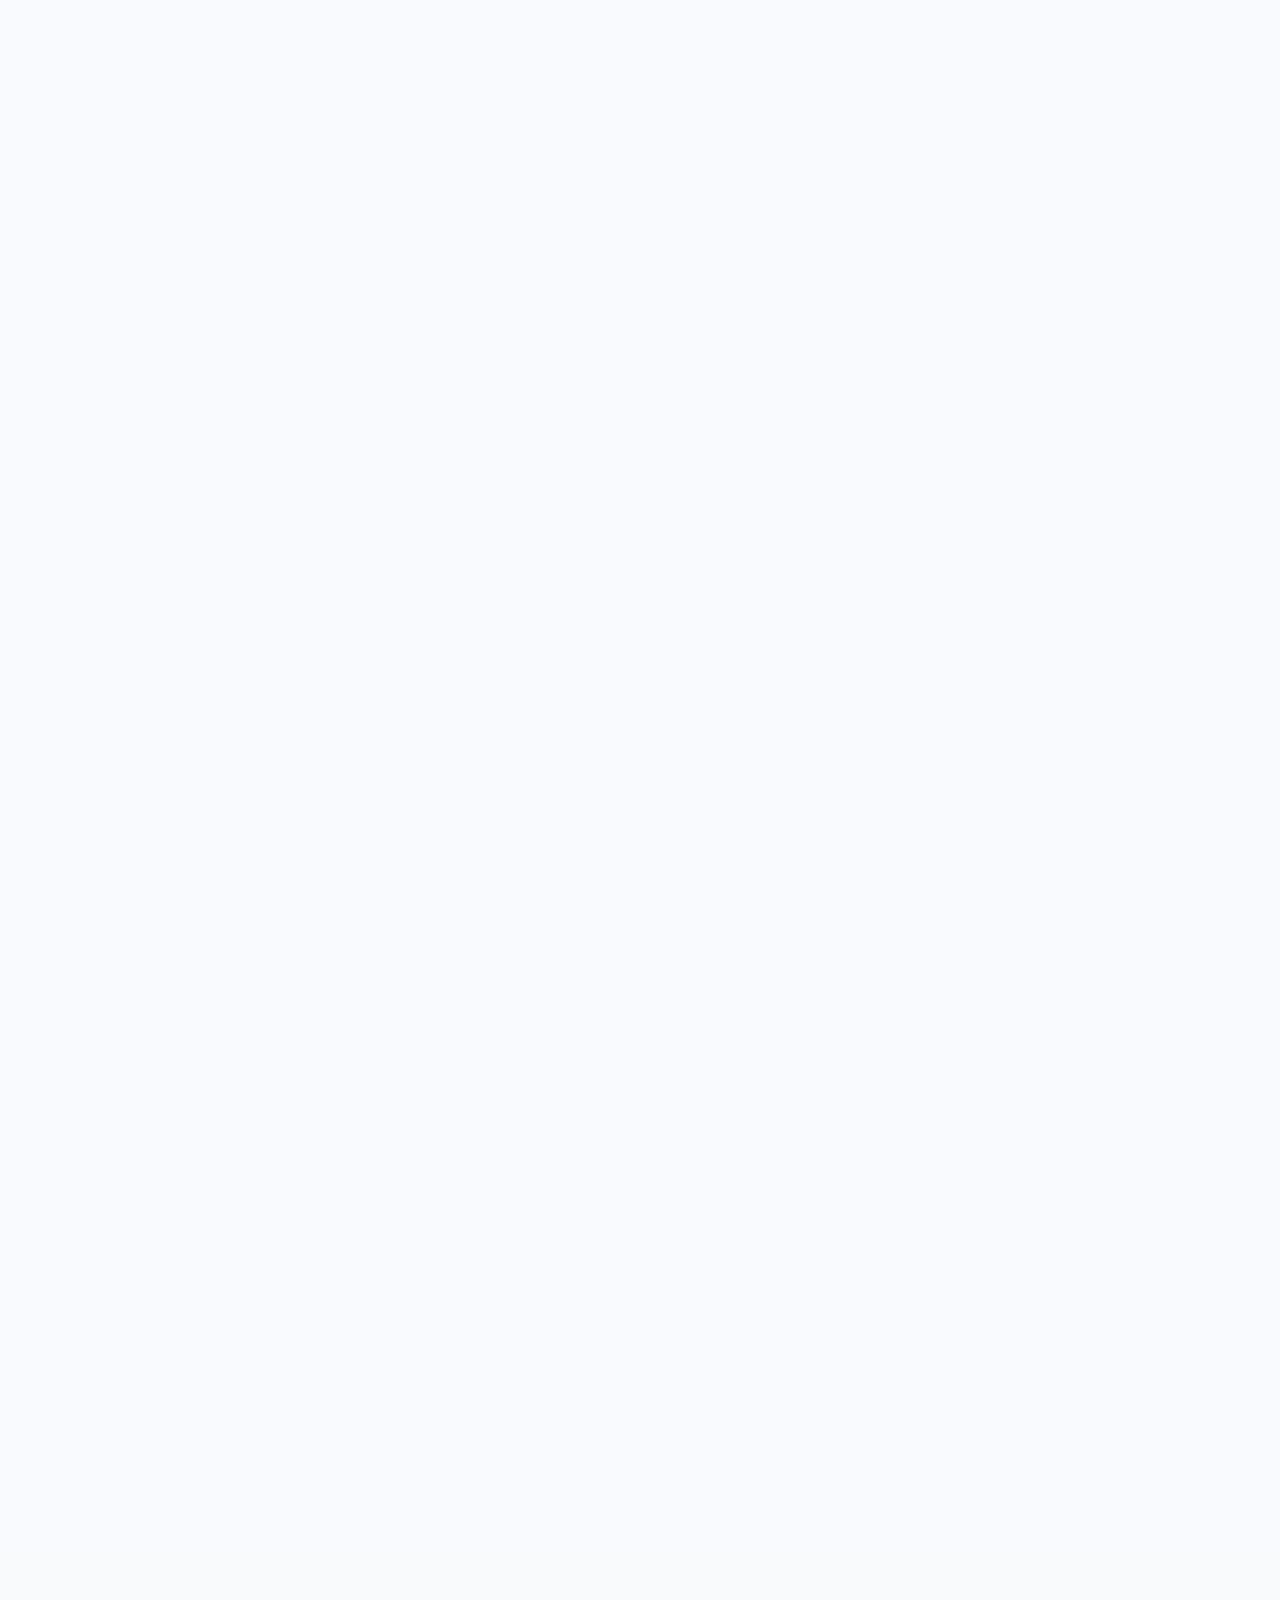
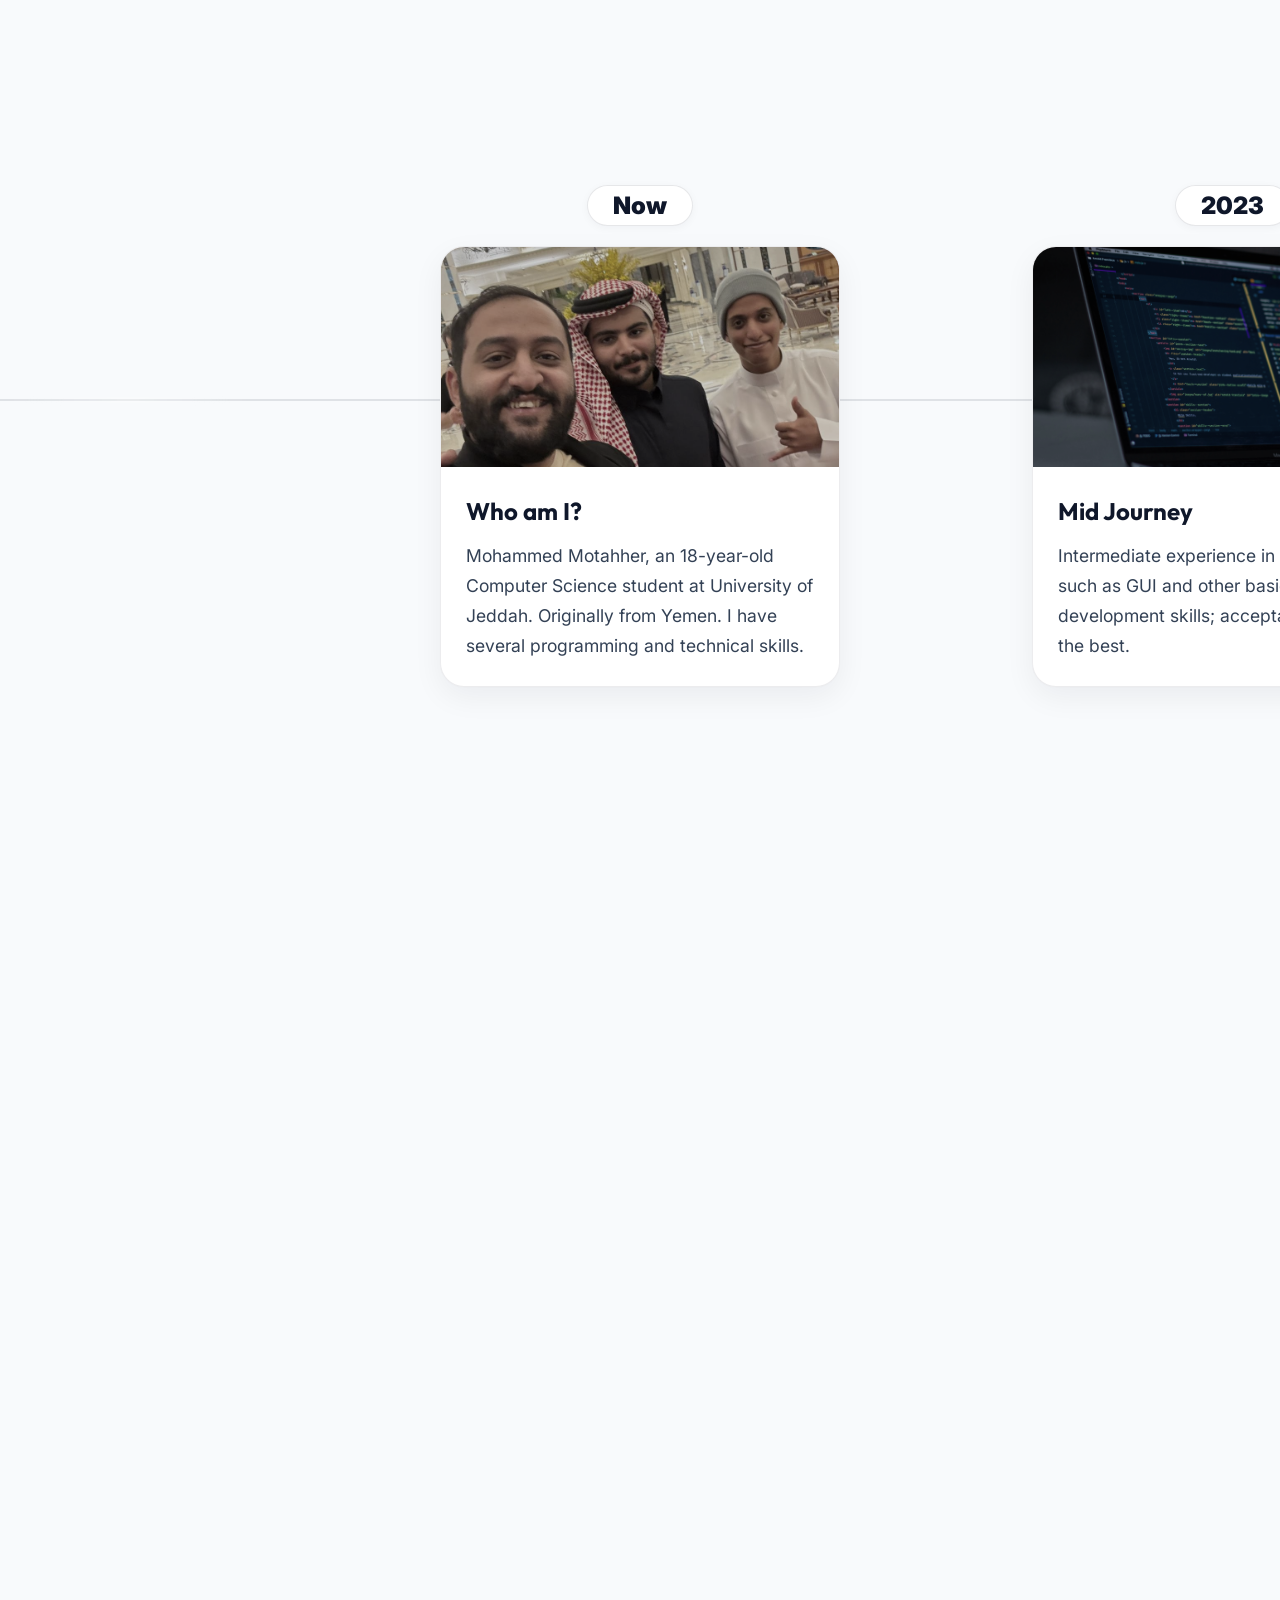
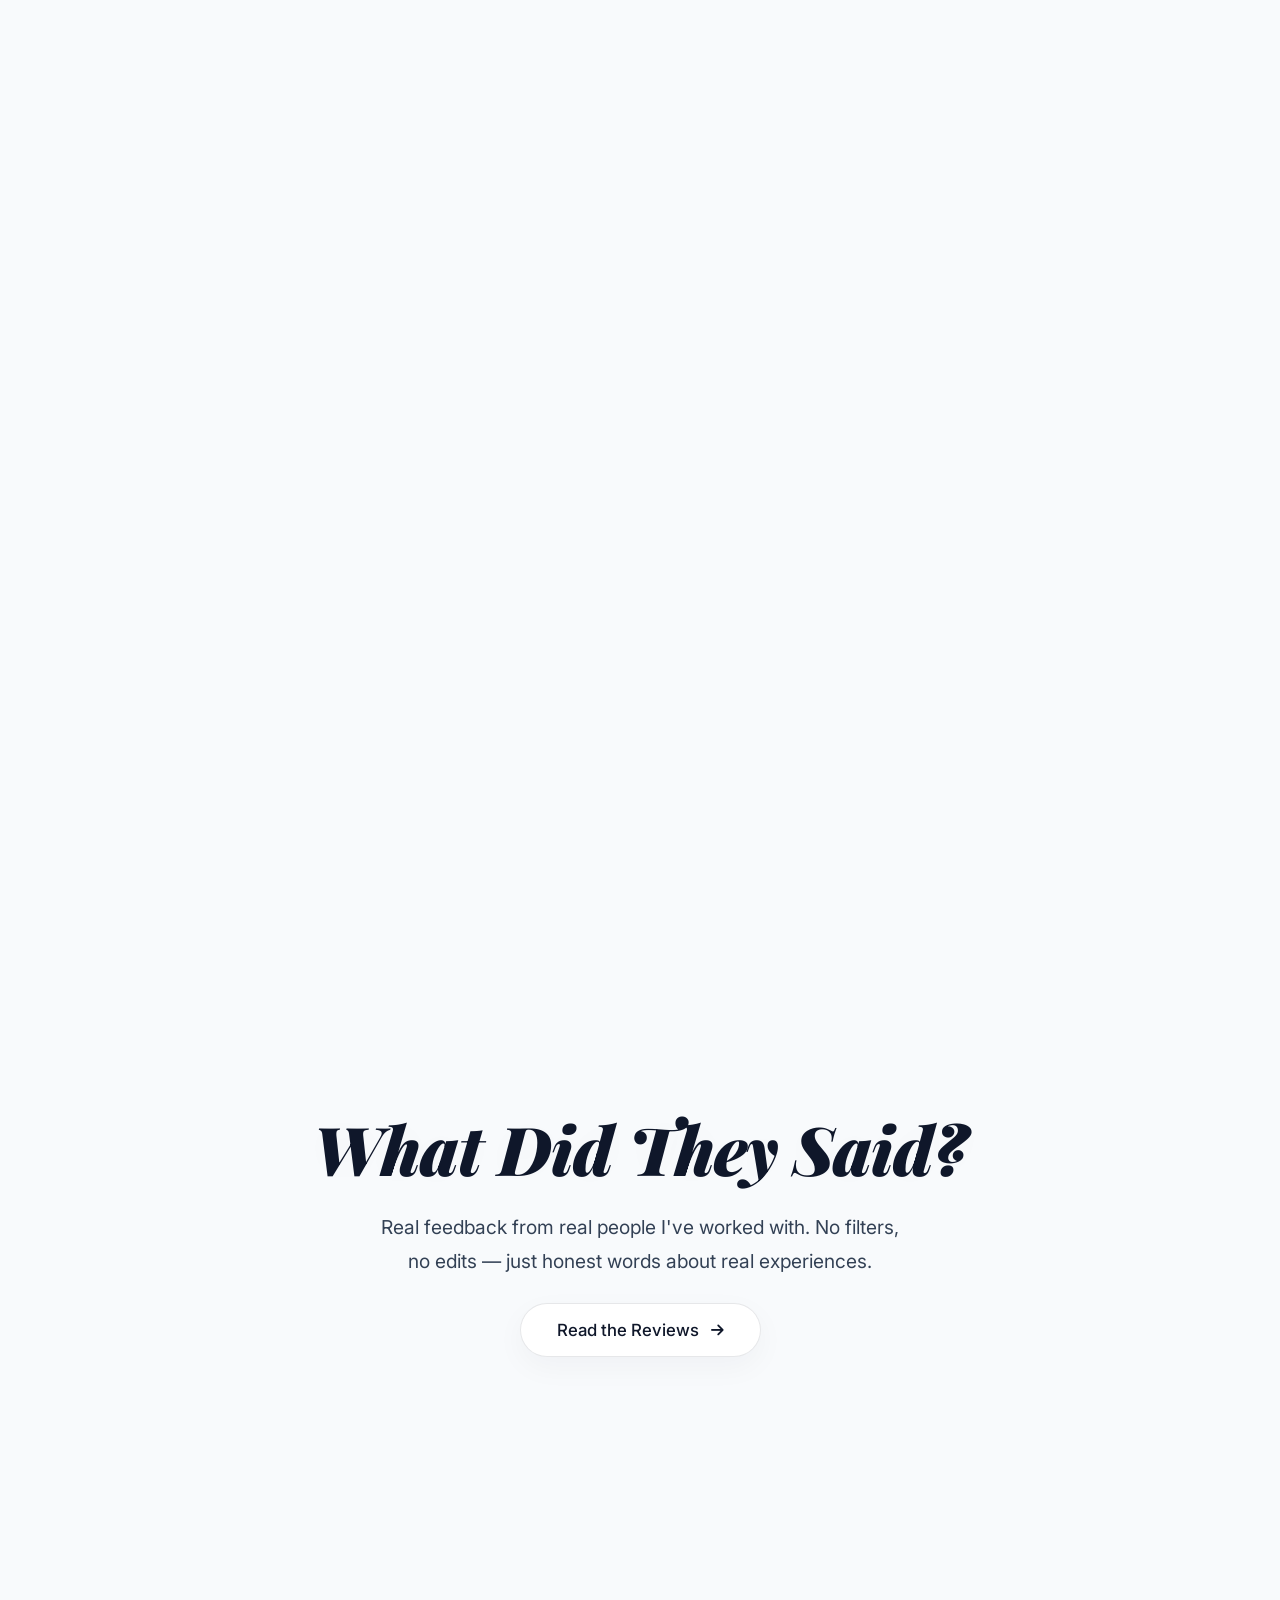
==== commit d9eaa411: "Added client review page" ====
--- a/index.html
+++ b/index.html
@@ -6,6 +6,7 @@
     <meta name="viewport" content="width=device-width, initial-scale=1.0">
     <title>Mohammed's Portfolio</title>
     <link rel="stylesheet" href="style.css">
+    <link rel="icon" type="image/png" href="https://img.icons8.com/ios-filled/50/ffffff/brain.png">
     <!-- FontAwesome for Icons -->
     <link rel="stylesheet" href="https://cdnjs.cloudflare.com/ajax/libs/font-awesome/6.4.0/css/all.min.css">
 </head>
@@ -18,14 +19,27 @@
     <section class="hero-scroll-container">
         <!-- Sticky Wrapper allows pinned content while scrolling -->
         <div class="sticky-hero">
+            <!-- Theme Toggle Button: Top Right -->
+            <div class="theme-toggle-container">
+                <button id="themeToggleBtn" class="theme-btn" title="Toggle Theme">
+                    <i class="fa-solid fa-sun"></i>
+                </button>
+            </div>
+            
             <!-- Social Links: Fixed at bottom left of the section -->
             <div class="social-links">
-                <a href="https://github.com/mohdmot" target="_blank" class="social-btn" aria-label="GitHub">
+                <a href="https://github.com/mohdmot" target="_blank" class="social-btn github" aria-label="GitHub">
                     <i class="fab fa-github"></i>
                 </a>
-                <a href="https://linkedin.com/in/mohdmot/" target="_blank" class="social-btn" aria-label="LinkedIn">
+                <a href="https://linkedin.com/in/mohdmot/" target="_blank" class="social-btn linkedin" aria-label="LinkedIn">
                     <i class="fab fa-linkedin-in"></i>
                 </a>
+            </div>
+            <!-- Auto Scroll Play Button: Only on Desktop (bottom right) -->
+            <div class="auto-scroll-container">
+                <button id="autoScrollBtn" class="scroll-btn pulsing" title="Auto Scroll">
+                    <i class="fa-solid fa-play"></i>
+                </button>
             </div>
             <div class="hero-content">
                 <h1 class="hero-text" id="heroText">Hello , I am<br> Mohammed</h1>
@@ -120,6 +134,21 @@
                 </div>
 
             </div>
+        </div>
+    </section>
+
+    <!-- Reviews Call-to-Action Section -->
+    <section class="reviews-cta-section" id="reviewsCta">
+        <div class="reviews-cta-container">
+            <h2 class="reviews-cta-title">What Did They Said?</h2>
+            <p class="reviews-cta-desc">
+                Real feedback from real people I've worked with.
+                No filters, no edits — just honest words about real experiences.
+            </p>
+            <a href="clients/index.html" class="reviews-cta-btn">
+                Read the Reviews
+                <i class="fa-solid fa-arrow-right"></i>
+            </a>
         </div>
     </section>
 
--- a/style.css
+++ b/style.css
@@ -69,11 +69,159 @@
 }
 
 .social-btn:hover {
+    transform: translateY(-5px) scale(1.05);
+}
+
+/* Brand-specific Social buttons to make them pop creatively! */
+/* GitHub Button */
+.social-btn.github {
+    background: rgba(255, 255, 255, 0.08);
+    border: 1.5px solid rgba(255, 255, 255, 0.4);
+    color: #ffffff;
+    box-shadow: 0 0 15px rgba(255, 255, 255, 0.15), inset 0 0 8px rgba(255, 255, 255, 0.05);
+}
+.social-btn.github:hover {
+    background: #ffffff;
+    border-color: #ffffff;
+    color: #000000;
+    box-shadow: 0 0 25px rgba(255, 255, 255, 0.5), 0 8px 30px rgba(255, 255, 255, 0.2);
+    transform: translateY(-5px) scale(1.1);
+}
+
+/* LinkedIn Button */
+.social-btn.linkedin {
+    background: rgba(0, 119, 181, 0.1);
+    border: 1.5px solid rgba(0, 160, 220, 0.5);
+    color: #00a0dc; /* Vibrant LinkedIn brand cyan */
+    box-shadow: 0 0 15px rgba(0, 160, 220, 0.25), inset 0 0 8px rgba(0, 160, 220, 0.1);
+}
+.social-btn.linkedin:hover {
+    background: #0077b5;
+    border-color: #00a0dc;
+    color: #ffffff;
+    box-shadow: 0 0 25px rgba(0, 160, 220, 0.6), 0 8px 30px rgba(0, 119, 181, 0.35);
+    transform: translateY(-5px) scale(1.1);
+}
+
+/* ==================================
+   Auto Scroll Button (Fixed Bottom Right)
+   ================================== */
+.auto-scroll-container {
+    position: absolute;
+    bottom: 40px;
+    right: 40px;
+    z-index: 100;
+}
+
+.scroll-btn {
+    width: 50px;
+    height: 50px;
+    border-radius: 50%;
+    /* Glassmorphism effect */
+    background: rgba(255, 255, 255, 0.03);
+    backdrop-filter: blur(10px);
+    border: 1px solid rgba(255, 255, 255, 0.05);
+    color: #fff;
+    display: flex;
+    justify-content: center;
+    align-items: center;
+    font-size: 18px;
+    transition: all 0.3s cubic-bezier(0.175, 0.885, 0.32, 1.275);
+    box-shadow: 0 4px 15px rgba(0, 0, 0, 0.5);
+    cursor: pointer;
+    outline: none;
+}
+
+.scroll-btn:hover {
     background: rgba(255, 255, 255, 0.1);
-    color: #4db8ff; /* Beautiful accent color matching dark theme */
+    color: #4db8ff;
     transform: translateY(-5px) scale(1.05);
     box-shadow: 0 10px 25px rgba(77, 184, 255, 0.2);
     border-color: rgba(77, 184, 255, 0.3);
+}
+
+/* Custom Pulse Animations */
+@keyframes autoScrollPulse {
+    0% {
+        box-shadow: 0 4px 15px rgba(0, 0, 0, 0.5), 0 0 0 0 rgba(77, 184, 255, 0.4);
+    }
+    70% {
+        box-shadow: 0 4px 15px rgba(0, 0, 0, 0.5), 0 0 0 12px rgba(77, 184, 255, 0);
+    }
+    100% {
+        box-shadow: 0 4px 15px rgba(0, 0, 0, 0.5), 0 0 0 0 rgba(77, 184, 255, 0);
+    }
+}
+
+.scroll-btn.pulsing {
+    animation: autoScrollPulse 2s infinite;
+}
+
+.scroll-btn.scrolling {
+    animation: autoScrollPulse 1.2s infinite;
+    background: rgba(77, 184, 255, 0.1);
+    color: #4db8ff;
+    border-color: rgba(77, 184, 255, 0.3);
+}
+
+/* ==================================
+   Theme Toggle Button (Top Right)
+   ================================== */
+.theme-toggle-container {
+    position: absolute;
+    top: 40px;
+    right: 40px;
+    z-index: 100;
+}
+
+.theme-btn {
+    width: 50px;
+    height: 50px;
+    border-radius: 50%;
+    background: rgba(255, 255, 255, 0.03);
+    backdrop-filter: blur(10px);
+    border: 1px solid rgba(255, 255, 255, 0.05);
+    color: #ffffff; /* Cool white instead of yellow */
+    display: flex;
+    justify-content: center;
+    align-items: center;
+    font-size: 20px;
+    transition: all 0.5s cubic-bezier(0.175, 0.885, 0.32, 1.275);
+    box-shadow: 0 4px 15px rgba(0, 0, 0, 0.5);
+    cursor: pointer;
+    outline: none;
+}
+
+.theme-btn:hover {
+    transform: scale(1.1) rotate(360deg);
+    background: rgba(255, 255, 255, 0.08);
+    box-shadow: 0 0 20px rgba(255, 255, 255, 0.35), 0 0 10px rgba(77, 184, 255, 0.25);
+    border-color: rgba(255, 255, 255, 0.3);
+}
+
+.theme-btn i {
+    transition: transform 0.5s ease;
+}
+
+@media (max-width: 768px) {
+    .auto-scroll-container {
+        right: 20px;
+        bottom: 20px;
+    }
+    .scroll-btn {
+        width: 45px;
+        height: 45px;
+        font-size: 16px;
+    }
+    .theme-toggle-container {
+        top: 20px;
+        right: 20px;
+    }
+    .theme-btn {
+        width: 45px;
+        height: 45px;
+        font-size: 18px;
+    }
 }
 
 /* ==================================
@@ -147,10 +295,16 @@
    Timeline Section
    ================================== */
 .timeline-section {
-    height: 1500vh; /* Extremely long distance to make horizontal scroll feel very slow */
+    height: 1000vh; /* Balanced for cinematic feel on desktop */
     position: relative;
     background: #02070b;
     z-index: 20;
+}
+
+@media (max-width: 768px) {
+    .timeline-section {
+        height: 400vh; /* Original fast height for mobile usability */
+    }
 }
 
 .timeline-sticky {
@@ -288,13 +442,112 @@
 /* Removed timeline-spacer as it is no longer needed */
 
 /* ==================================
+   Reviews CTA Section
+   ================================== */
+.reviews-cta-section {
+    position: relative;
+    z-index: 25;
+    background: #02070b;
+    padding: 18vh 20px;
+    display: flex;
+    justify-content: center;
+    align-items: center;
+}
+
+.reviews-cta-container {
+    max-width: 680px;
+    width: 100%;
+    text-align: center;
+    display: flex;
+    flex-direction: column;
+    align-items: center;
+    gap: 24px;
+}
+
+.reviews-cta-title {
+    font-family: 'Playfair Display', serif;
+    font-size: clamp(2.8rem, 6vw, 4.2rem);
+    font-style: italic;
+    font-weight: 900;
+    color: #ffffff;
+    line-height: 1.1;
+    letter-spacing: -1px;
+    text-shadow: 0 0 30px rgba(255, 255, 255, 0.15);
+}
+
+.reviews-cta-desc {
+    font-family: 'Inter', sans-serif;
+    font-size: clamp(1rem, 2vw, 1.2rem);
+    line-height: 1.8;
+    color: rgba(255, 255, 255, 0.55);
+    max-width: 520px;
+}
+
+.reviews-cta-btn {
+    display: inline-flex;
+    align-items: center;
+    gap: 12px;
+    padding: 16px 36px;
+    background: rgba(255, 255, 255, 0.03);
+    border: 1px solid rgba(255, 255, 255, 0.1);
+    border-radius: 100px;
+    color: #ffffff;
+    font-family: 'Inter', sans-serif;
+    font-size: 1.05rem;
+    font-weight: 500;
+    text-decoration: none;
+    transition: all 0.4s cubic-bezier(0.175, 0.885, 0.32, 1.275);
+    backdrop-filter: blur(10px);
+    box-shadow: 0 10px 30px rgba(0, 0, 0, 0.3);
+}
+
+.reviews-cta-btn i {
+    font-size: 0.9rem;
+    transition: transform 0.4s ease;
+}
+
+.reviews-cta-btn:hover {
+    background: rgba(255, 255, 255, 0.1);
+    border-color: #4db8ff;
+    color: #4db8ff;
+    transform: translateY(-4px) scale(1.02);
+    box-shadow: 0 15px 40px rgba(77, 184, 255, 0.2);
+}
+
+.reviews-cta-btn:hover i {
+    transform: translateX(5px);
+}
+
+@media (max-width: 768px) {
+    .reviews-cta-section {
+        padding: 14vh 20px;
+    }
+    .reviews-cta-title {
+        font-size: 2.4rem;
+    }
+    .reviews-cta-desc {
+        font-size: 1rem;
+    }
+    .reviews-cta-btn {
+        padding: 14px 28px;
+        font-size: 0.95rem;
+    }
+}
+
+/* ==================================
    Brain / Mindset Section
    ================================== */
 .brain-section {
     position: relative;
-    height: 3000vh; /* Massive scroll distance for the brain section to ensure labels appear very slowly */
+    height: 2000vh; /* Balanced for cinematic feel on desktop */
     background: #02070b;
     z-index: 30;
+}
+
+@media (max-width: 768px) {
+    .brain-section {
+        height: 700vh; /* Original fast height for mobile usability */
+    }
 }
 
 .brain-sticky {
@@ -469,6 +722,7 @@
     .hero-img {
         transform: scale(2);
         transform-origin: bottom center;
+        filter: drop-shadow(0 -5px 10px rgba(0,0,0,0.25)); /* Reduced drop-shadow for mobile only */
     }
 }
 
@@ -615,3 +869,221 @@
         font-size: 1.15rem;
     }
 }
+
+/* ==================================
+   Lite / Light Mode Styles
+   ================================== */
+body.light-mode {
+    background: linear-gradient(to bottom, #f8fafc, #f1f5f9);
+    color: #0f172a;
+}
+
+body.light-mode .scroll-progress-bar {
+    background: linear-gradient(90deg, #2563eb, #3b82f6);
+    box-shadow: 0 0 10px rgba(37, 99, 235, 0.2);
+}
+
+body.light-mode .social-btn,
+body.light-mode .scroll-btn {
+    background: #ffffff;
+    border: 1px solid rgba(15, 23, 42, 0.08);
+    color: #0f172a;
+    box-shadow: 0 4px 12px rgba(15, 23, 42, 0.04), 0 1px 3px rgba(15, 23, 42, 0.02);
+}
+
+body.light-mode .social-btn:hover,
+body.light-mode .scroll-btn:hover {
+    background: #ffffff;
+    color: #2563eb;
+    border-color: rgba(37, 99, 235, 0.4);
+    box-shadow: 0 10px 25px rgba(37, 99, 235, 0.15);
+}
+
+body.light-mode .scroll-btn.scrolling {
+    background: rgba(37, 99, 235, 0.06);
+    color: #2563eb;
+    border-color: rgba(37, 99, 235, 0.3);
+}
+
+body.light-mode .timeline-section {
+    background: #f8fafc;
+}
+
+body.light-mode .timeline-title {
+    background: linear-gradient(90deg, #2563eb, #7c3aed);
+    -webkit-background-clip: text;
+    -webkit-text-fill-color: transparent;
+    background-clip: text;
+}
+
+body.light-mode .timeline-line {
+    background: rgba(15, 23, 42, 0.1);
+}
+
+body.light-mode .timeline-date {
+    background: #ffffff;
+    color: #0f172a;
+    border: 1px solid rgba(15, 23, 42, 0.1);
+    box-shadow: 0 2px 8px rgba(15, 23, 42, 0.04);
+}
+
+body.light-mode .timeline-content {
+    background: #ffffff;
+    border: 1px solid rgba(15, 23, 42, 0.08);
+    box-shadow: 0 10px 30px rgba(15, 23, 42, 0.06), 0 1px 3px rgba(15, 23, 42, 0.02);
+}
+
+body.light-mode .timeline-text h3 {
+    color: #0f172a;
+    font-weight: 700;
+}
+
+body.light-mode .timeline-text p {
+    color: #334155;
+    line-height: 1.7;
+}
+
+body.light-mode .reviews-cta-section {
+    background: #f8fafc;
+}
+
+body.light-mode .reviews-cta-title {
+    color: #0f172a;
+    text-shadow: 0 0 30px rgba(0, 0, 0, 0.02);
+}
+
+body.light-mode .reviews-cta-desc {
+    color: #334155;
+}
+
+body.light-mode .reviews-cta-btn {
+    background: #ffffff;
+    border: 1px solid rgba(15, 23, 42, 0.1);
+    color: #0f172a;
+    box-shadow: 0 10px 30px rgba(15, 23, 42, 0.04);
+}
+
+body.light-mode .reviews-cta-btn:hover {
+    background: #ffffff;
+    border-color: #2563eb;
+    color: #2563eb;
+    box-shadow: 0 15px 40px rgba(37, 99, 235, 0.15);
+}
+
+body.light-mode .brain-section {
+    background: #f8fafc;
+}
+
+body.light-mode .brain-title {
+    background: linear-gradient(90deg, #2563eb, #0f172a);
+    -webkit-background-clip: text;
+    -webkit-text-fill-color: transparent;
+    background-clip: text;
+}
+
+body.light-mode .brain-symbol {
+    color: rgba(15, 23, 42, 0.06);
+}
+
+body.light-mode .brain-label {
+    background: #ffffff;
+    border: 1px solid rgba(15, 23, 42, 0.08);
+    box-shadow: 0 10px 25px rgba(15, 23, 42, 0.04), 0 1px 3px rgba(15, 23, 42, 0.02);
+}
+
+body.light-mode .brain-label span {
+    color: #0f172a;
+    font-weight: 600;
+}
+
+body.light-mode .label-line {
+    background: linear-gradient(90deg, transparent, rgba(0, 0, 0, 0.4));
+}
+
+body.light-mode .label-line::after {
+    box-shadow: 0 0 6px rgba(0, 0, 0, 0.3);
+    background: #000000;
+}
+
+body.light-mode .about-section {
+    background: #f8fafc;
+}
+
+body.light-mode .about-title {
+    color: #0f172a;
+    text-shadow: 0 0 30px rgba(0, 0, 0, 0.02);
+}
+
+body.light-mode .about-text p {
+    color: #334155;
+    line-height: 1.8;
+}
+
+body.light-mode .about-text .highlight {
+    color: #2563eb;
+}
+
+body.light-mode .github-cta-btn {
+    background: #ffffff;
+    border: 1px solid rgba(15, 23, 42, 0.1);
+    color: #0f172a;
+    box-shadow: 0 10px 30px rgba(15, 23, 42, 0.04);
+}
+
+body.light-mode .github-cta-btn:hover {
+    background: #ffffff;
+    border-color: #2563eb;
+    color: #2563eb;
+    box-shadow: 0 15px 40px rgba(37, 99, 235, 0.15);
+}
+
+body.light-mode .about-img {
+    filter: grayscale(100%) contrast(1.05) brightness(0.95);
+}
+
+body.light-mode .about-img:hover {
+    filter: grayscale(40%) contrast(1.1) brightness(1.02);
+}
+
+/* Light Mode overrides for theme toggler and brand social icons */
+body.light-mode .theme-btn {
+    background: #ffffff;
+    border: 1px solid rgba(15, 23, 42, 0.08);
+    color: #475569; /* Slate icon color for moon */
+    box-shadow: 0 4px 12px rgba(15, 23, 42, 0.04), 0 1px 3px rgba(15, 23, 42, 0.02);
+}
+
+body.light-mode .theme-btn:hover {
+    color: #2563eb; /* Soft blue icon color */
+    background: #ffffff;
+    box-shadow: 0 8px 20px rgba(37, 99, 235, 0.15);
+    border-color: rgba(37, 99, 235, 0.3);
+}
+
+body.light-mode .social-btn.github {
+    background: #ffffff;
+    border: 1.5px solid rgba(15, 23, 42, 0.15);
+    color: #24292e;
+    box-shadow: 0 4px 15px rgba(0, 0, 0, 0.05);
+}
+
+body.light-mode .social-btn.github:hover {
+    background: #24292e;
+    border-color: #24292e;
+    color: #ffffff;
+    box-shadow: 0 8px 25px rgba(0, 0, 0, 0.15);
+}
+
+body.light-mode .social-btn.linkedin {
+    background: #ffffff;
+    border: 1.5px solid rgba(0, 119, 181, 0.25);
+    color: #0077b5;
+    box-shadow: 0 4px 15px rgba(0, 119, 181, 0.08);
+}
+
+body.light-mode .social-btn.linkedin:hover {
+    background: #0077b5;
+    border-color: #0077b5;
+    color: #ffffff;
+    box-shadow: 0 8px 25px rgba(0, 119, 181, 0.2);
+}
